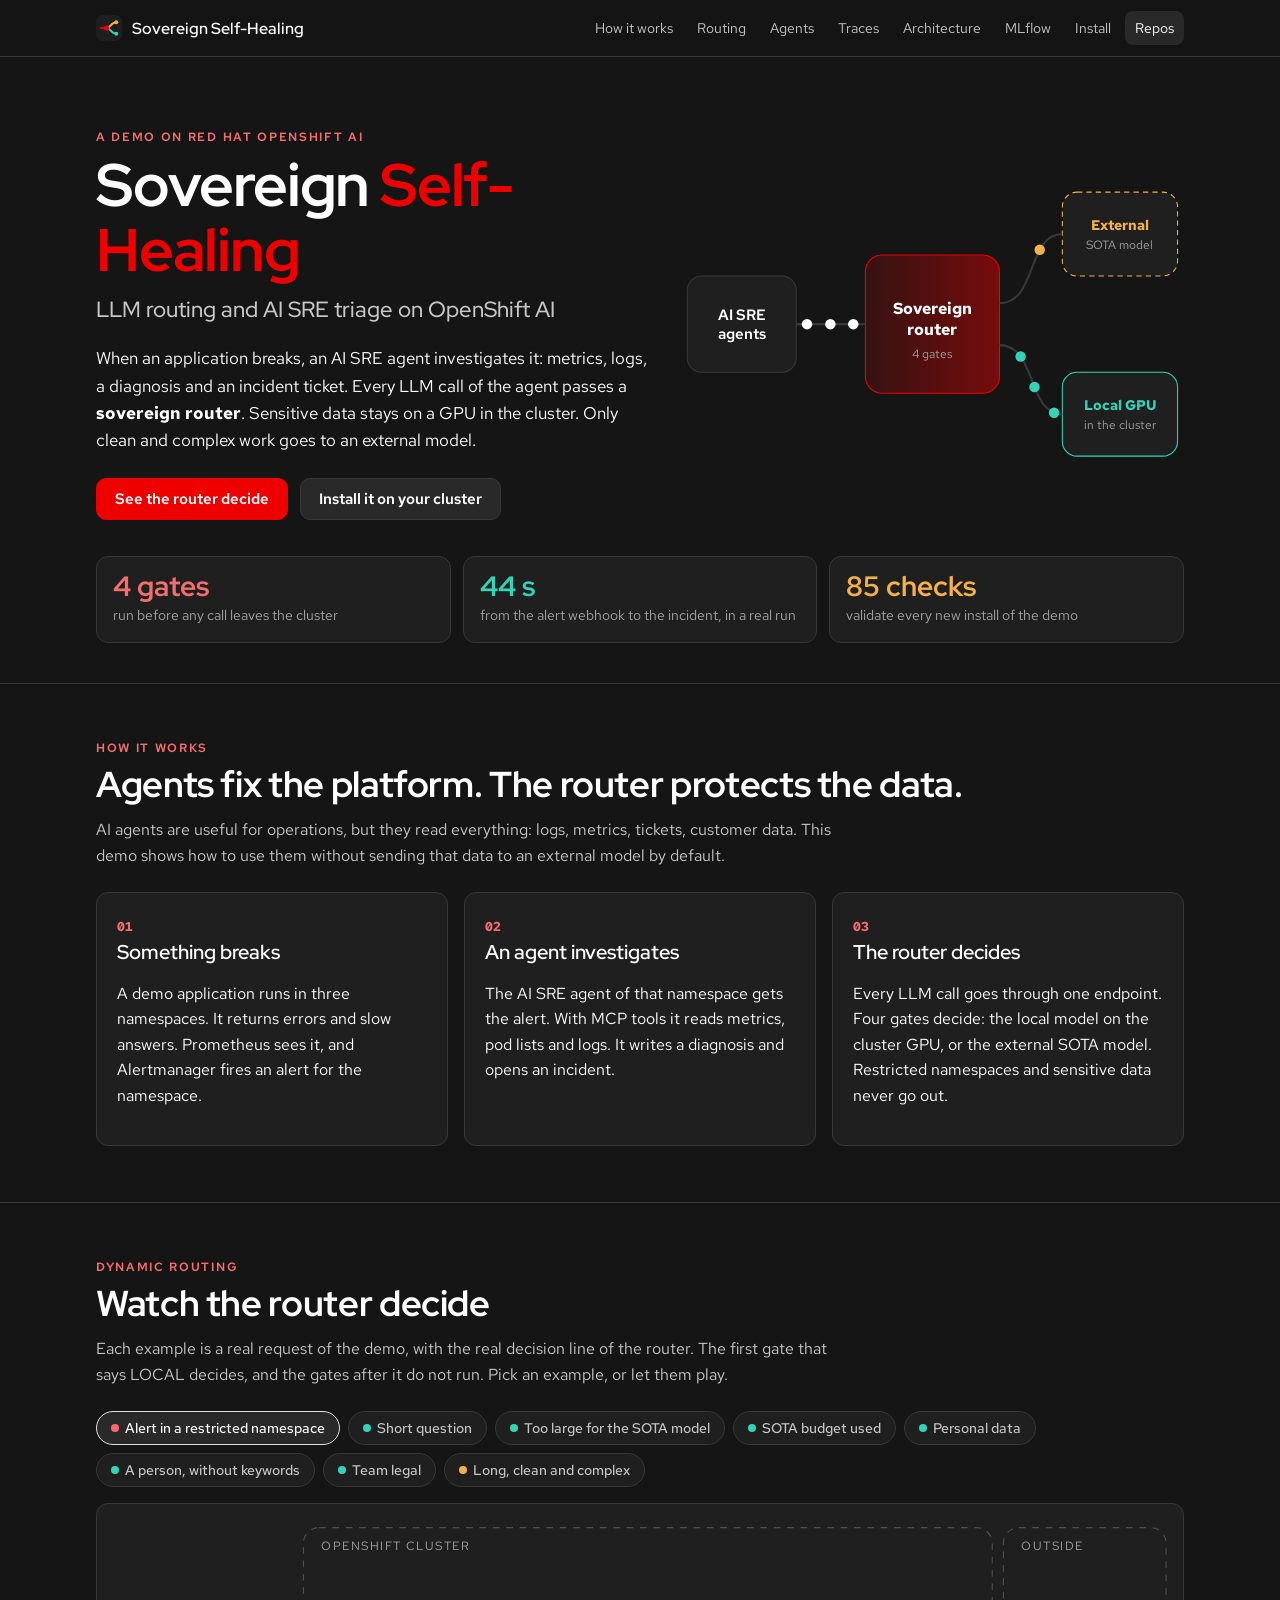
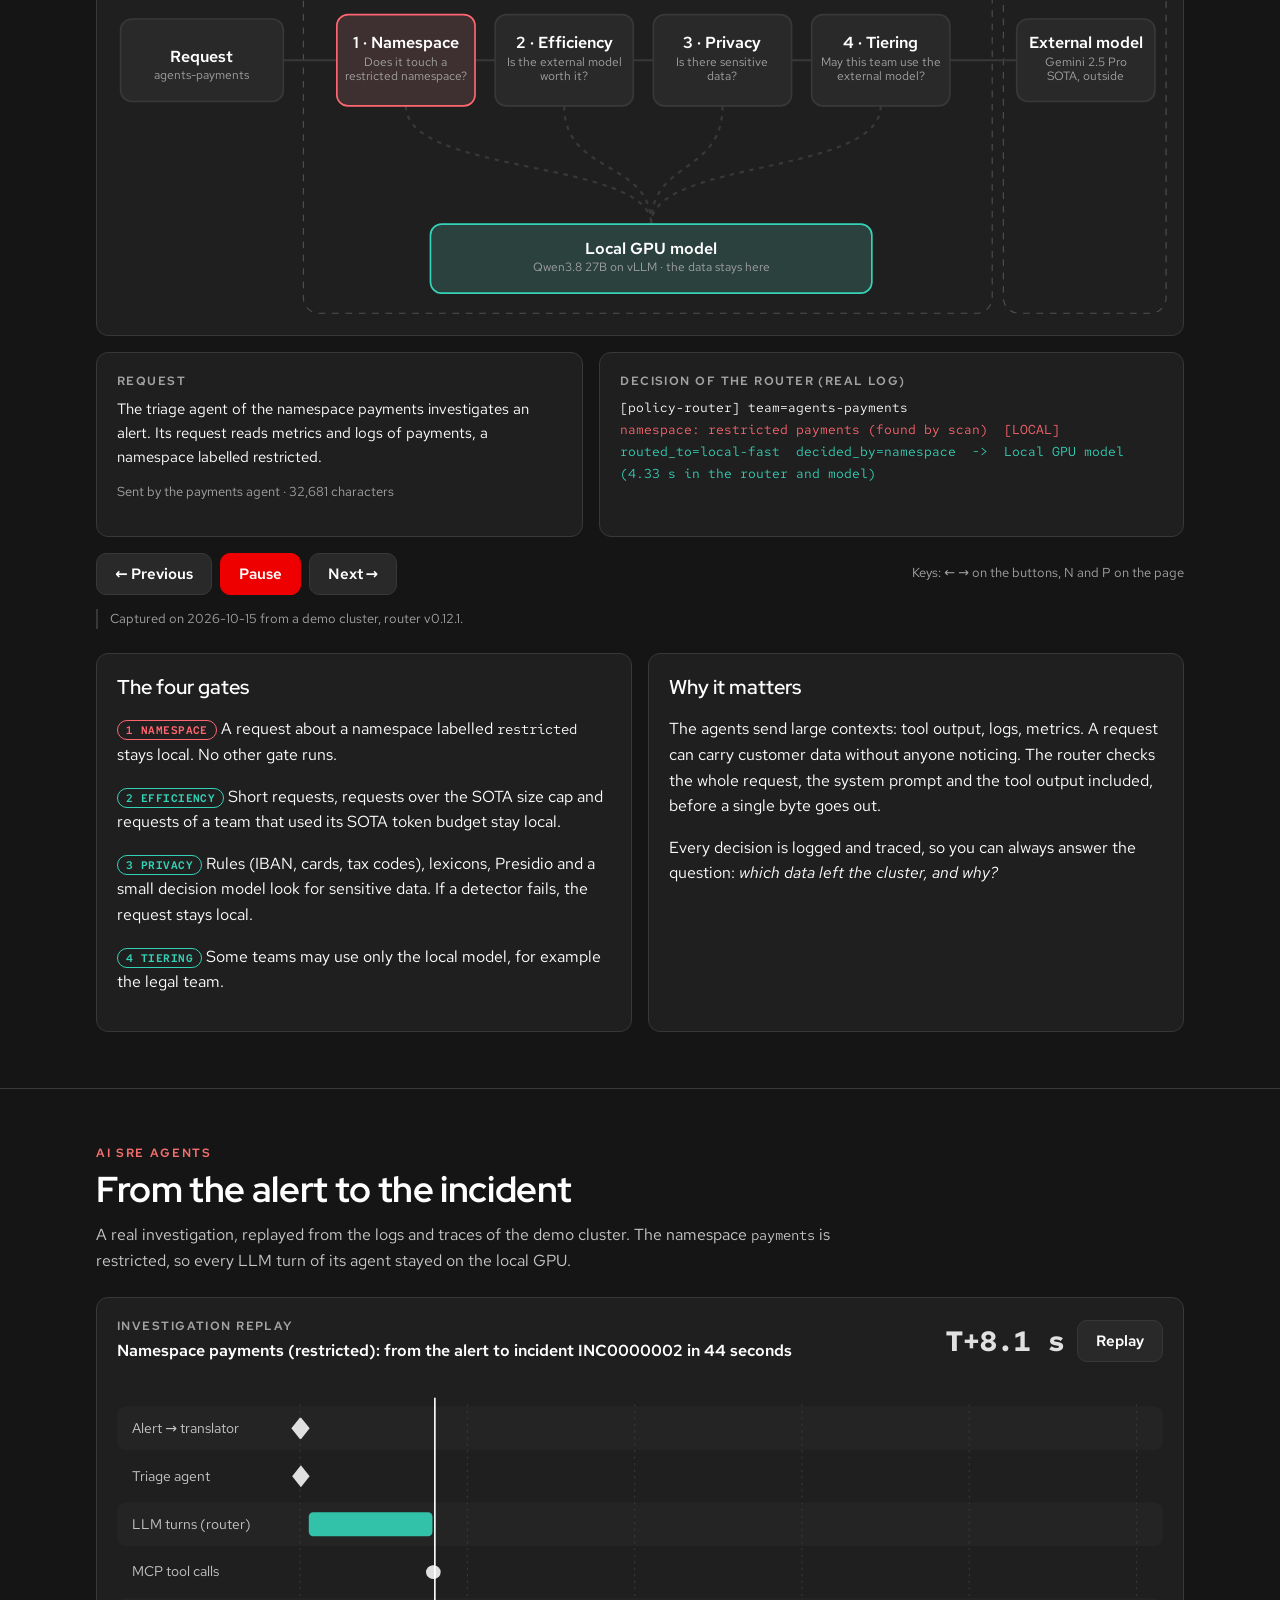
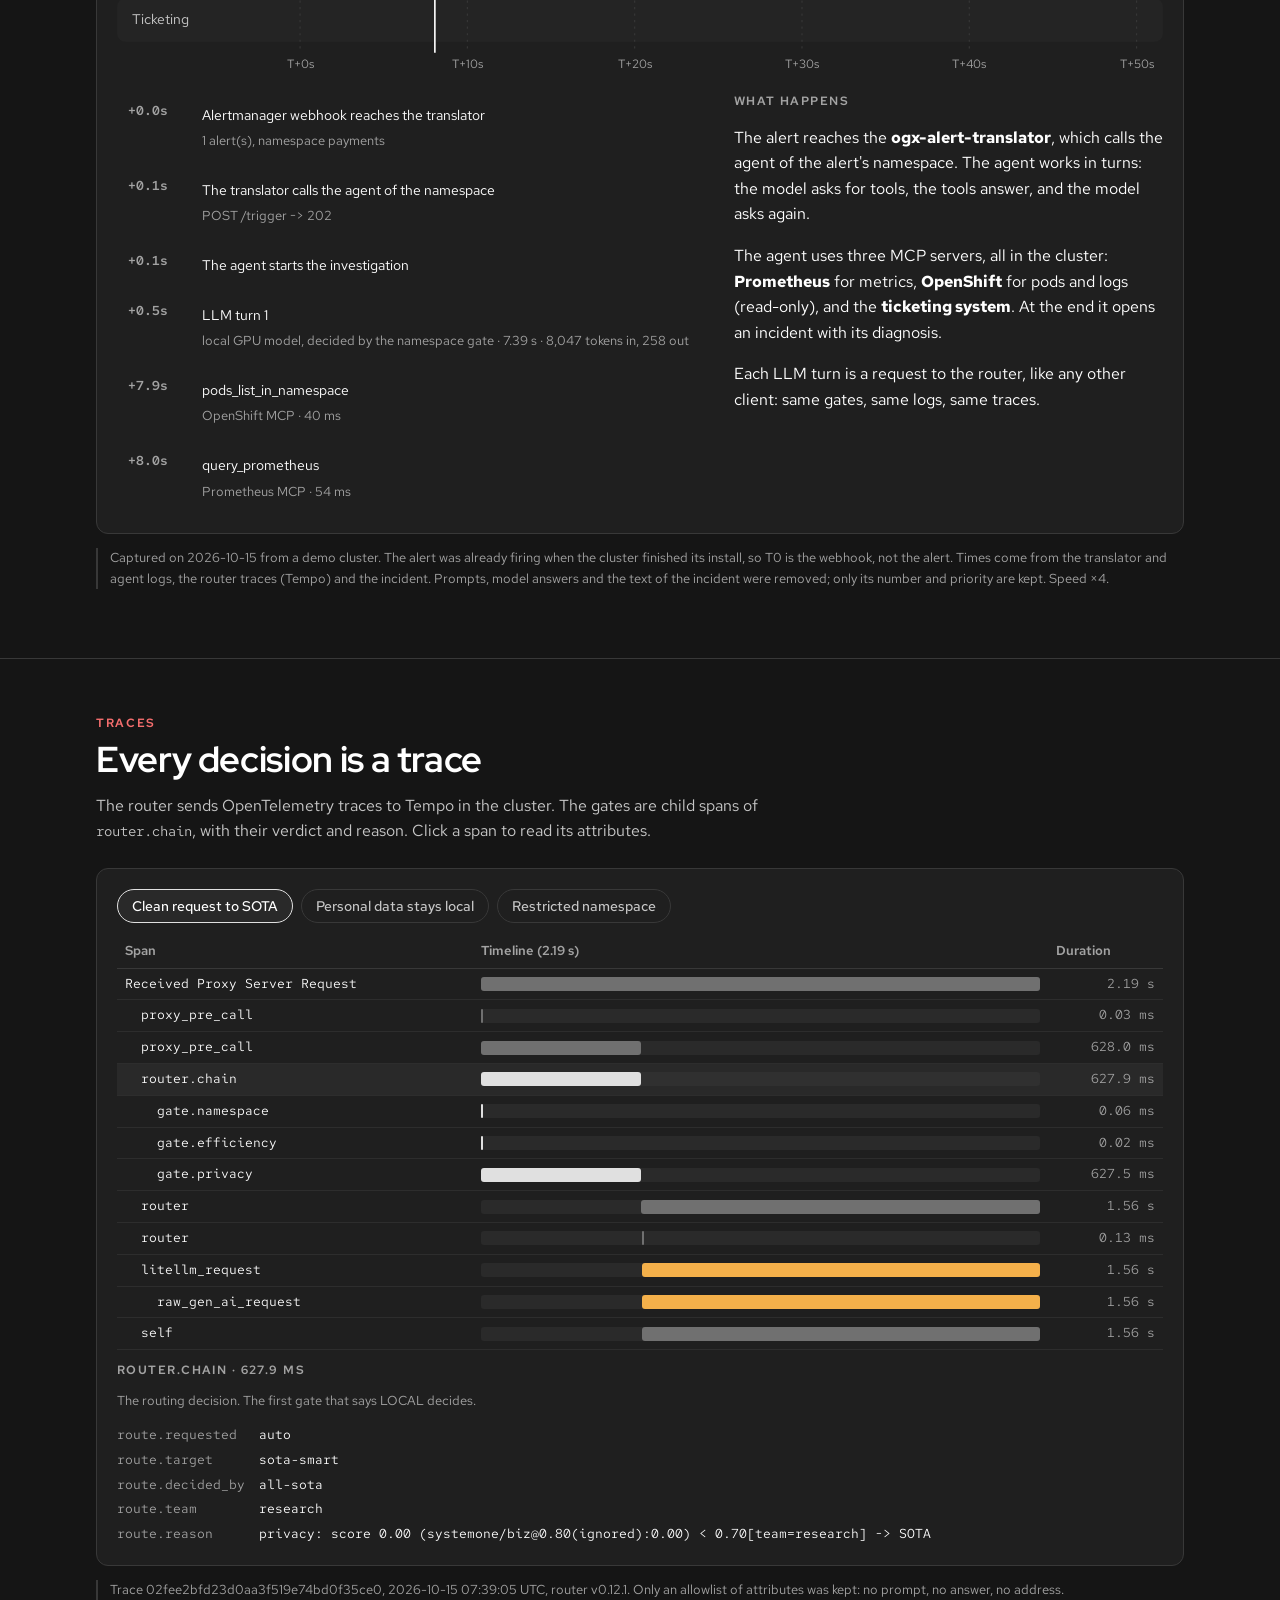
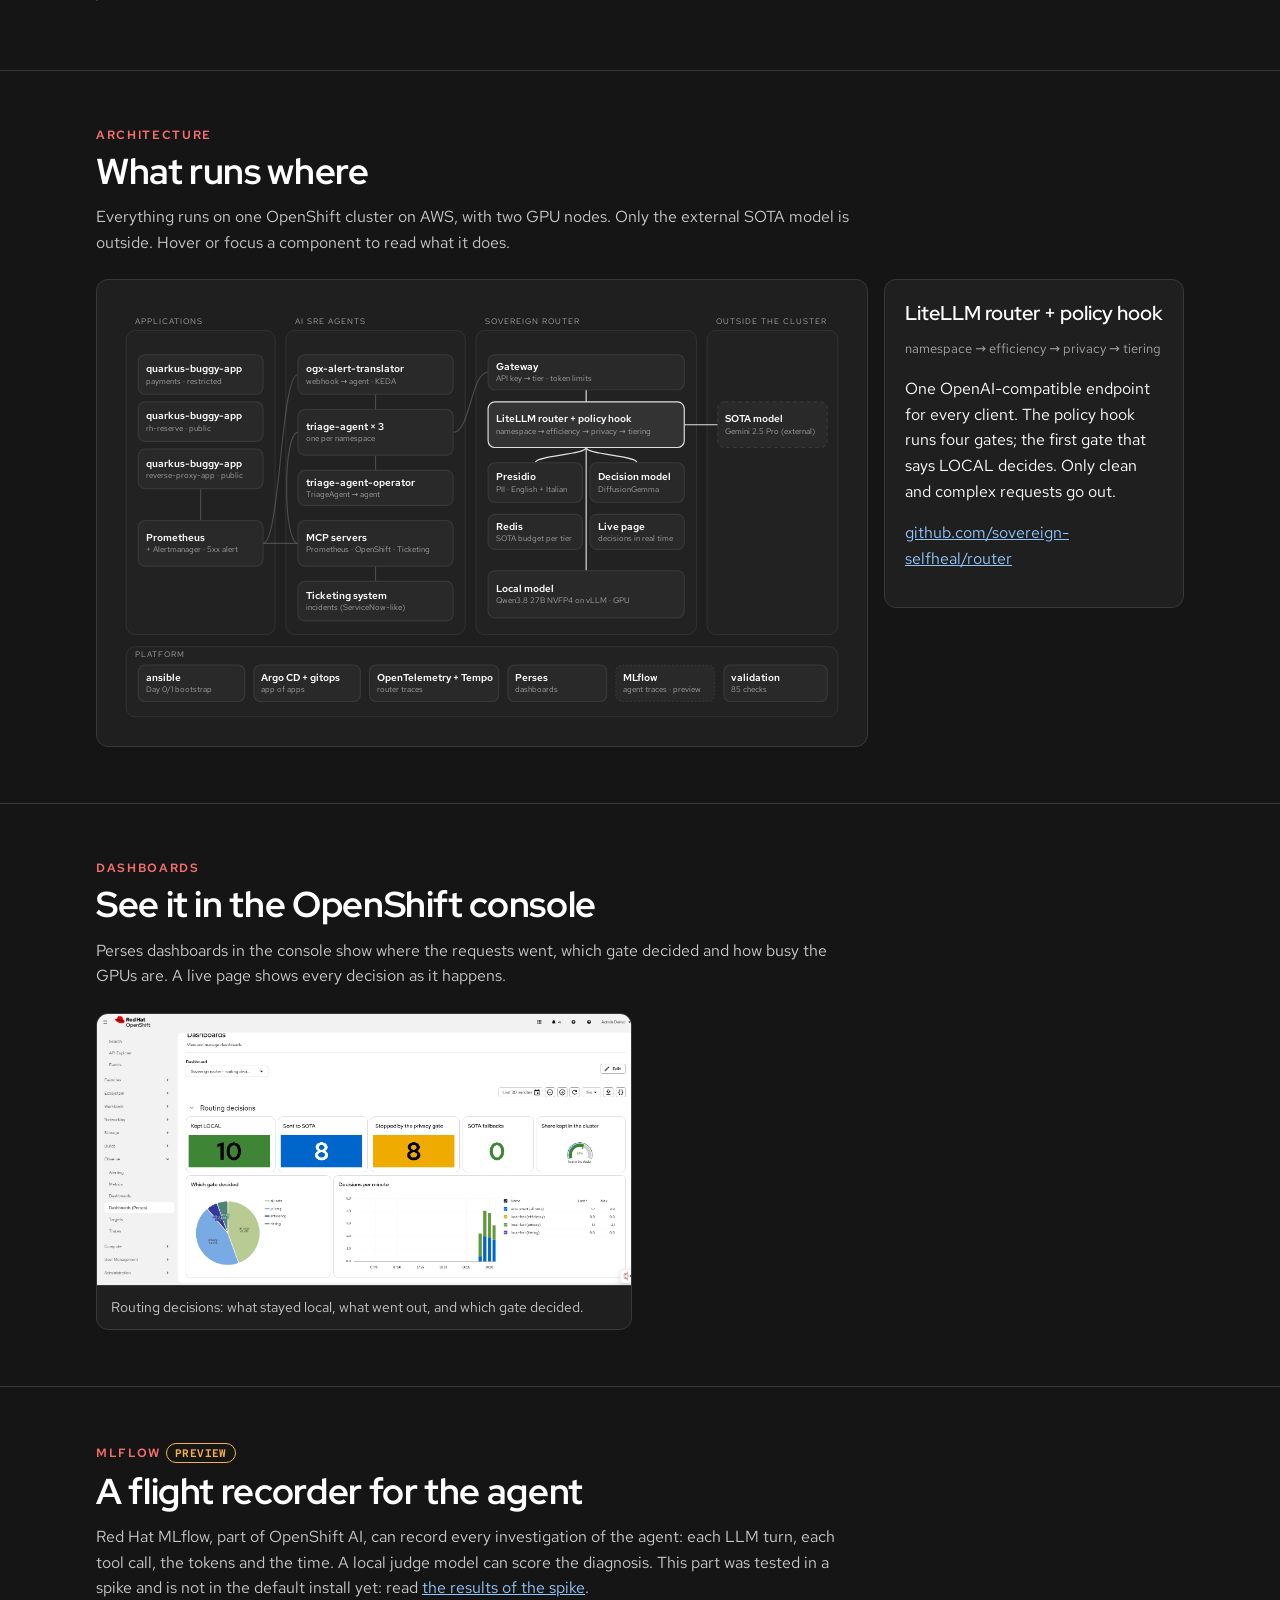
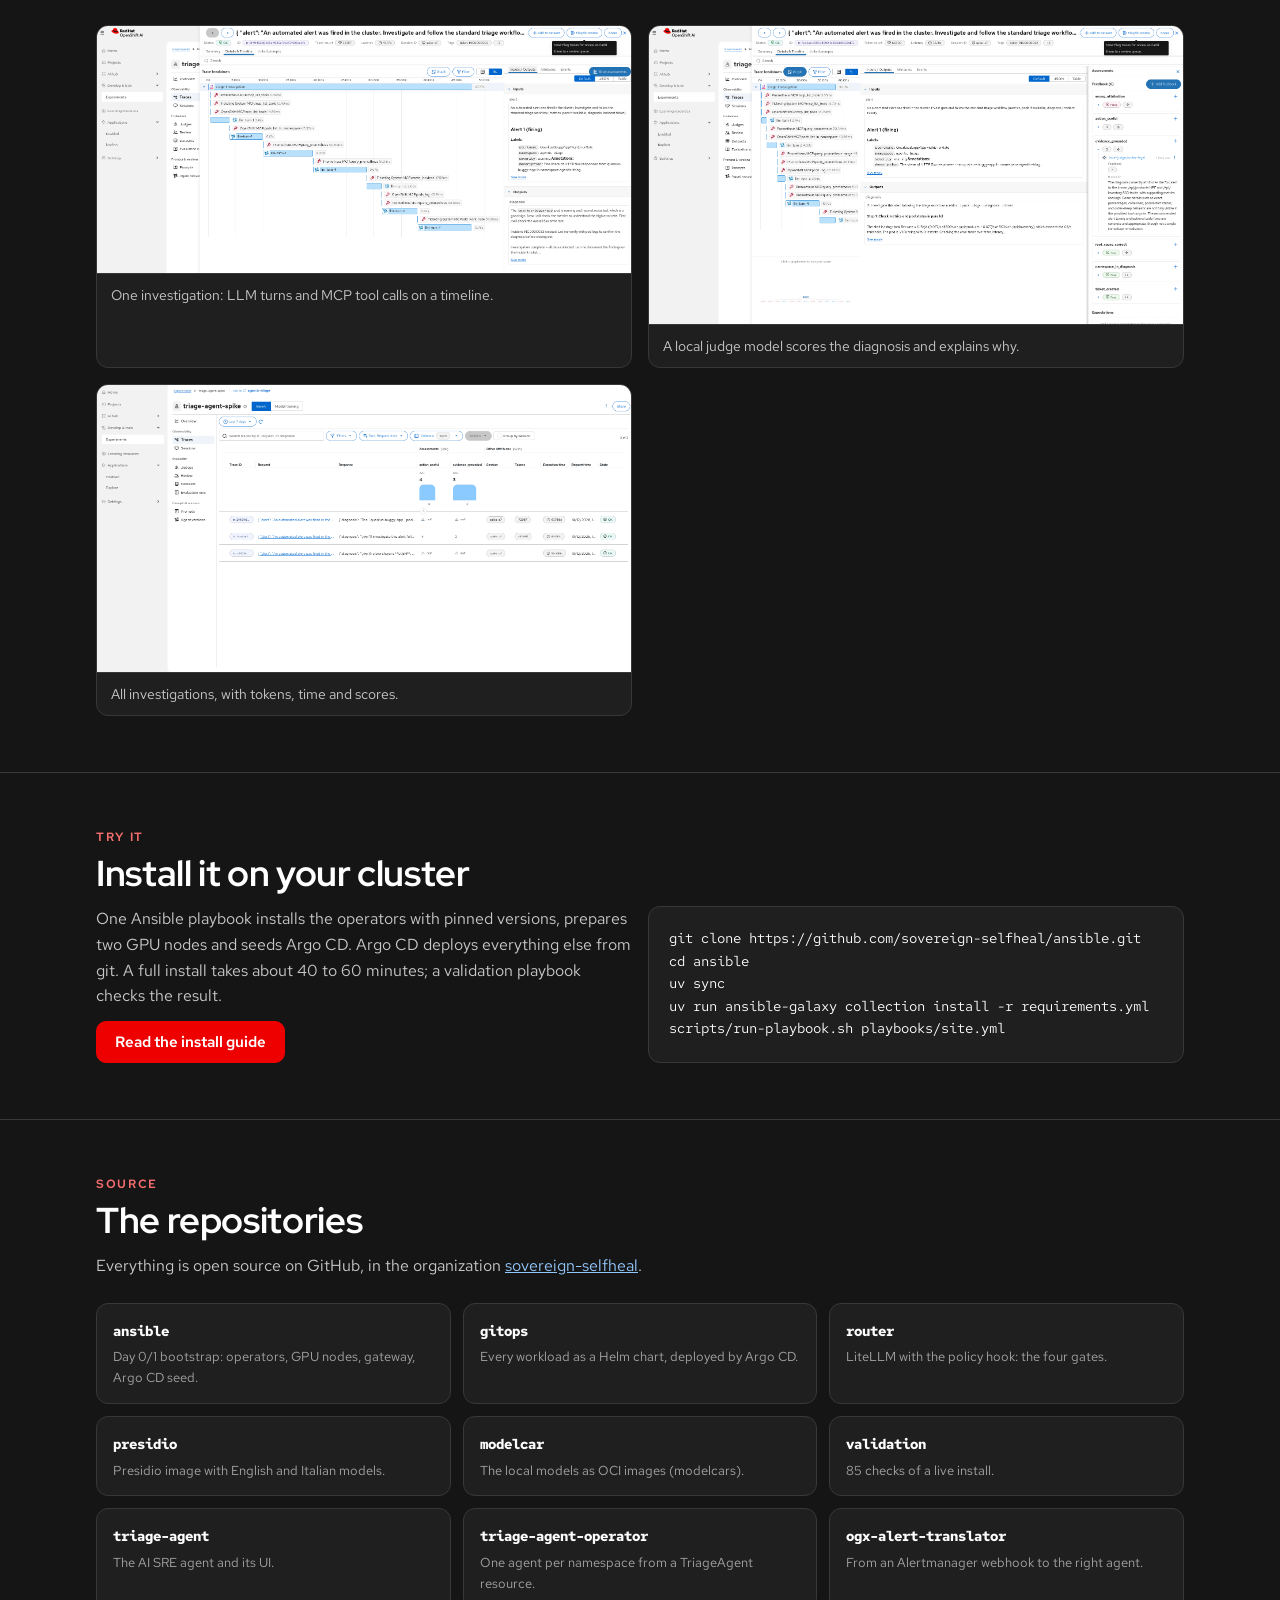
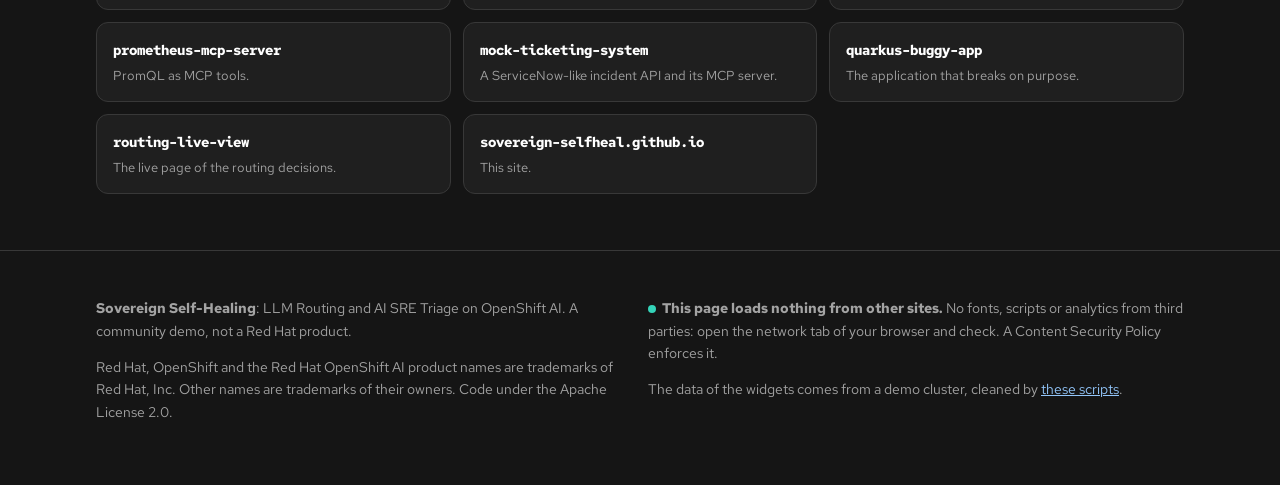
==== index.html @ 10a043b2 "Black, white and red page, Red Hat fonts served from the site The page gets a black background (#151" ====
<!doctype html>
<html lang="en">
<head>
  <meta charset="utf-8">
  <meta name="viewport" content="width=device-width, initial-scale=1">
  <meta http-equiv="Content-Security-Policy" content="default-src 'self'; script-src 'self'; style-src 'self' 'unsafe-inline'; img-src 'self' data:; connect-src 'none'; font-src 'self'; object-src 'none'; base-uri 'none'; form-action 'none'">
  <title>Sovereign Self-Healing</title>
  <meta name="description" content="LLM routing and AI SRE triage on OpenShift AI: AI agents investigate incidents, and every LLM call passes a sovereign router that keeps sensitive data in the cluster.">
  <meta property="og:title" content="Sovereign Self-Healing: LLM Routing and AI SRE Triage on OpenShift AI">
  <meta property="og:description" content="AI agents investigate incidents. Every LLM call passes a router that keeps sensitive data on the local GPU.">
  <meta property="og:type" content="website">
  <meta property="og:url" content="https://sovereign-selfheal.github.io/">
  <meta name="theme-color" content="#151515">
  <link rel="icon" href="favicon.svg" type="image/svg+xml">
  <link rel="stylesheet" href="css/site.css">
</head>
<body>
<header class="top">
  <div class="wrap">
    <a class="brand" href="#top" aria-label="Sovereign Self-Healing, home">
      <svg viewBox="0 0 32 32" aria-hidden="true"><rect width="32" height="32" rx="8" fill="#1f1f1f"/><path d="M6 16 H13" stroke="#ee0000" stroke-width="2.4" stroke-linecap="round"/><path d="M13 16 C18 16, 18 9, 25 9" stroke="#f4b04a" stroke-width="2.4" fill="none" stroke-linecap="round"/><path d="M13 16 C18 16, 18 23, 25 23" stroke="#34d3b8" stroke-width="2.4" fill="none" stroke-linecap="round"/><circle cx="13" cy="16" r="3.2" fill="#ee0000"/><circle cx="25" cy="9" r="2.4" fill="#f4b04a"/><circle cx="25" cy="23" r="2.4" fill="#34d3b8"/></svg>
      <span>Sovereign Self-Healing</span>
    </a>
    <nav aria-label="Sections">
      <a href="#story">How it works</a>
      <a href="#routing">Routing</a>
      <a href="#agents">Agents</a>
      <a href="#traces">Traces</a>
      <a href="#architecture">Architecture</a>
      <a href="#mlflow">MLflow</a>
      <a href="install.html">Install</a>
      <a href="#repos">Repos</a>
    </nav>
  </div>
</header>

<main id="top">
  <div class="hero">
    <div class="wrap hero-grid">
      <div>
        <p class="eyebrow">A demo on Red Hat OpenShift AI</p>
        <h1>Sovereign <span class="accent">Self-Healing</span></h1>
        <p class="sub">LLM routing and AI SRE triage on OpenShift AI</p>
        <p class="lead">When an application breaks, an AI SRE agent investigates it: metrics, logs, a diagnosis and an incident ticket. Every LLM call of the agent passes a <b>sovereign router</b>. Sensitive data stays on a GPU in the cluster. Only clean and complex work goes to an external model.</p>
        <div class="cta">
          <a class="btn primary" href="#routing">See the router decide</a>
          <a class="btn" href="install.html">Install it on your cluster</a>
        </div>
      </div>
      <svg class="hero-art" viewBox="0 0 480 300" role="img" aria-label="Requests from the agents pass the router: most stay on the local GPU, a few go to the external model">
        <defs>
          <linearGradient id="hg" x1="0" x2="1"><stop offset="0" stop-color="#ee0000" stop-opacity="0.15"/><stop offset="1" stop-color="#ee0000" stop-opacity="0.45"/></linearGradient>
        </defs>
        <rect x="6" y="104" width="104" height="92" rx="14" fill="#1f1f1f" stroke="#383838"/>
        <text x="58" y="146" text-anchor="middle" fill="#ffffff" font-size="14" font-weight="600">AI SRE</text>
        <text x="58" y="164" text-anchor="middle" fill="#ffffff" font-size="14" font-weight="600">agents</text>
        <rect x="176" y="84" width="128" height="132" rx="16" fill="url(#hg)" stroke="#ee0000"/>
        <text x="240" y="140" text-anchor="middle" fill="#ffffff" font-size="15" font-weight="700">Sovereign</text>
        <text x="240" y="160" text-anchor="middle" fill="#ffffff" font-size="15" font-weight="700">router</text>
        <text x="240" y="182" text-anchor="middle" fill="#a3a3a3" font-size="11">4 gates</text>
        <rect x="364" y="196" width="110" height="80" rx="14" fill="#1f1f1f" stroke="#34d3b8"/>
        <text x="419" y="232" text-anchor="middle" fill="#34d3b8" font-size="13" font-weight="700">Local GPU</text>
        <text x="419" y="250" text-anchor="middle" fill="#a3a3a3" font-size="11">in the cluster</text>
        <rect x="364" y="24" width="110" height="80" rx="14" fill="#1f1f1f" stroke="#f4b04a" stroke-dasharray="5 4"/>
        <text x="419" y="60" text-anchor="middle" fill="#f4b04a" font-size="13" font-weight="700">External</text>
        <text x="419" y="78" text-anchor="middle" fill="#a3a3a3" font-size="11">SOTA model</text>
        <path id="h-in" d="M 110 150 L 176 150" stroke="#383838" stroke-width="2" fill="none"/>
        <path id="h-local" d="M 304 170 C 340 170, 330 236, 364 236" stroke="#383838" stroke-width="2" fill="none"/>
        <path id="h-sota" d="M 304 130 C 340 130, 330 64, 364 64" stroke="#383838" stroke-width="2" fill="none"/>
        <g class="anim">
          <circle r="5" fill="#ffffff"><animateMotion dur="1.6s" repeatCount="indefinite"><mpath href="#h-in"/></animateMotion></circle>
          <circle r="5" fill="#ffffff"><animateMotion dur="1.6s" begin="0.53s" repeatCount="indefinite"><mpath href="#h-in"/></animateMotion></circle>
          <circle r="5" fill="#ffffff"><animateMotion dur="1.6s" begin="1.06s" repeatCount="indefinite"><mpath href="#h-in"/></animateMotion></circle>
          <circle r="5" fill="#34d3b8"><animateMotion dur="1.8s" repeatCount="indefinite"><mpath href="#h-local"/></animateMotion></circle>
          <circle r="5" fill="#34d3b8"><animateMotion dur="1.8s" begin="0.6s" repeatCount="indefinite"><mpath href="#h-local"/></animateMotion></circle>
          <circle r="5" fill="#34d3b8"><animateMotion dur="1.8s" begin="1.2s" repeatCount="indefinite"><mpath href="#h-local"/></animateMotion></circle>
          <circle r="5" fill="#f4b04a"><animateMotion dur="3.6s" begin="0.9s" repeatCount="indefinite"><mpath href="#h-sota"/></animateMotion></circle>
        </g>
      </svg>
    </div>
    <div class="wrap">
      <div class="stats">
        <div class="stat accent"><b>4 gates</b><span>run before any call leaves the cluster</span></div>
        <div class="stat local"><b>44 s</b><span>from the alert webhook to the incident, in a real run</span></div>
        <div class="stat sota"><b>85 checks</b><span>validate every new install of the demo</span></div>
      </div>
    </div>
  </div>

  <section id="story" class="story">
    <div class="wrap">
      <p class="eyebrow">How it works</p>
      <h2>Agents fix the platform. The router protects the data.</h2>
      <p class="intro">AI agents are useful for operations, but they read everything: logs, metrics, tickets, customer data. This demo shows how to use them without sending that data to an external model by default.</p>
      <div class="cols-3">
        <div class="card"><span class="num">01</span><h3>Something breaks</h3><p>A demo application runs in three namespaces. It returns errors and slow answers. Prometheus sees it, and Alertmanager fires an alert for the namespace.</p></div>
        <div class="card"><span class="num">02</span><h3>An agent investigates</h3><p>The AI SRE agent of that namespace gets the alert. With MCP tools it reads metrics, pod lists and logs. It writes a diagnosis and opens an incident.</p></div>
        <div class="card"><span class="num">03</span><h3>The router decides</h3><p>Every LLM call goes through one endpoint. Four gates decide: the local model on the cluster GPU, or the external SOTA model. Restricted namespaces and sensitive data never go out.</p></div>
      </div>
    </div>
  </section>

  <section id="routing">
    <div class="wrap">
      <p class="eyebrow">Dynamic routing</p>
      <h2>Watch the router decide</h2>
      <p class="intro">Each example is a real request of the demo, with the real decision line of the router. The first gate that says LOCAL decides, and the gates after it do not run. Pick an example, or let them play.</p>
      <div class="sim" id="sim">
        <div class="chips" role="group" aria-label="Example requests"></div>
        <div class="stage" aria-describedby="sim-meta"></div>
        <div class="sim-panels">
          <div class="card" id="sim-request"></div>
          <div class="card" id="sim-log"></div>
        </div>
        <div class="controls">
          <button class="btn" id="sim-prev" type="button" aria-label="Previous example">&#8592; Previous</button>
          <button class="btn primary" id="sim-play" type="button" aria-pressed="true">Pause</button>
          <button class="btn" id="sim-next" type="button" aria-label="Next example">Next &#8594;</button>
          <span class="hint">Keys: &#8592; &#8594; on the buttons, N and P on the page</span>
        </div>
      </div>
      <p class="datacard" id="sim-meta"></p>
      <div class="cols-2" style="margin-top:24px">
        <div class="card">
          <h3 style="margin-top:0">The four gates</h3>
          <p><span class="tag restricted">1 NAMESPACE</span> A request about a namespace labelled <code>restricted</code> stays local. No other gate runs.</p>
          <p><span class="tag local">2 EFFICIENCY</span> Short requests, requests over the SOTA size cap and requests of a team that used its SOTA token budget stay local.</p>
          <p><span class="tag local">3 PRIVACY</span> Rules (IBAN, cards, tax codes), lexicons, Presidio and a small decision model look for sensitive data. If a detector fails, the request stays local.</p>
          <p><span class="tag local">4 TIERING</span> Some teams may use only the local model, for example the legal team.</p>
        </div>
        <div class="card">
          <h3 style="margin-top:0">Why it matters</h3>
          <p>The agents send large contexts: tool output, logs, metrics. A request can carry customer data without anyone noticing. The router checks the whole request, the system prompt and the tool output included, before a single byte goes out.</p>
          <p>Every decision is logged and traced, so you can always answer the question: <i>which data left the cluster, and why?</i></p>
        </div>
      </div>
    </div>
  </section>

  <section id="agents">
    <div class="wrap">
      <p class="eyebrow">AI SRE agents</p>
      <h2>From the alert to the incident</h2>
      <p class="intro">A real investigation, replayed from the logs and traces of the demo cluster. The namespace <code>payments</code> is restricted, so every LLM turn of its agent stayed on the local GPU.</p>
      <div class="card" id="replay">
        <div class="replay-head">
          <div>
            <p class="panel-title" style="margin:0">Investigation replay</p>
            <p id="replay-title" style="margin:4px 0 0;font-weight:600"></p>
          </div>
          <div style="display:flex;gap:12px;align-items:center">
            <span class="clock" id="replay-clock" aria-live="off">T+0.0 s</span>
            <button class="btn" id="replay-play" type="button">Play</button>
          </div>
        </div>
        <div class="lanes" id="replay-lanes" style="margin-top:12px"></div>
        <div class="replay-grid">
          <ol class="events" id="replay-events" aria-label="Events of the investigation"></ol>
          <div>
            <p class="panel-title">What happens</p>
            <p>The alert reaches the <b>ogx-alert-translator</b>, which calls the agent of the alert's namespace. The agent works in turns: the model asks for tools, the tools answer, and the model asks again.</p>
            <p>The agent uses three MCP servers, all in the cluster: <b>Prometheus</b> for metrics, <b>OpenShift</b> for pods and logs (read-only), and the <b>ticketing system</b>. At the end it opens an incident with its diagnosis.</p>
            <p>Each LLM turn is a request to the router, like any other client: same gates, same logs, same traces.</p>
          </div>
        </div>
      </div>
      <p class="datacard" id="replay-meta"></p>
    </div>
  </section>

  <section id="traces">
    <div class="wrap">
      <p class="eyebrow">Traces</p>
      <h2>Every decision is a trace</h2>
      <p class="intro">The router sends OpenTelemetry traces to Tempo in the cluster. The gates are child spans of <code>router.chain</code>, with their verdict and reason. Click a span to read its attributes.</p>
      <div class="card" id="waterfall">
        <div class="tabs" role="group" aria-label="Traces"></div>
        <div style="overflow-x:auto"><table class="wf" id="wf-table"></table></div>
        <div class="attrs" id="wf-attrs"></div>
      </div>
      <p class="datacard" id="wf-meta"></p>
    </div>
  </section>

  <section id="architecture">
    <div class="wrap">
      <p class="eyebrow">Architecture</p>
      <h2>What runs where</h2>
      <p class="intro">Everything runs on one OpenShift cluster on AWS, with two GPU nodes. Only the external SOTA model is outside. Hover or focus a component to read what it does.</p>
      <div class="map" id="map">
        <div class="map-grid">
          <div class="card" id="map-svg"></div>
          <div class="card map-info" id="map-info" aria-live="polite"></div>
        </div>
        <div class="map-list card" id="map-list"></div>
      </div>
    </div>
  </section>

  <section id="dashboards">
    <div class="wrap">
      <p class="eyebrow">Dashboards</p>
      <h2>See it in the OpenShift console</h2>
      <p class="intro">Perses dashboards in the console show where the requests went, which gate decided and how busy the GPUs are. A live page shows every decision as it happens.</p>
      <div class="gallery">
        <figure>
          <img src="img/screens/perses-routing-decisions.png" alt="Perses dashboard Sovereign router - routing decisions: requests kept local, sent to SOTA, stopped by the privacy gate, and a pie chart of the gate that decided" width="1819" height="925" loading="lazy">
          <figcaption>Routing decisions: what stayed local, what went out, and which gate decided.</figcaption>
        </figure>
      </div>
    </div>
  </section>

  <section id="mlflow">
    <div class="wrap">
      <p class="eyebrow">MLflow <span class="tag preview">PREVIEW</span></p>
      <h2>A flight recorder for the agent</h2>
      <p class="intro">Red Hat MLflow, part of OpenShift AI, can record every investigation of the agent: each LLM turn, each tool call, the tokens and the time. A local judge model can score the diagnosis. This part was tested in a spike and is not in the default install yet: read <a href="https://github.com/sovereign-selfheal/gitops/blob/main/docs/mlflow/README.md">the results of the spike</a>.</p>
      <div class="gallery">
        <figure>
          <img src="img/mlflow/14-trace-timeline-full.png" alt="MLflow trace of one investigation: seven LLM turns and the MCP tool calls between them, on a timeline of 48 seconds" width="1853" height="859" loading="lazy">
          <figcaption>One investigation: LLM turns and MCP tool calls on a timeline.</figcaption>
        </figure>
        <figure>
          <img src="img/mlflow/17-judge-rationale.png" alt="MLflow assessments of an investigation: root cause correct, ticket created, and the rationale of a local judge model" width="1853" height="1033" loading="lazy">
          <figcaption>A local judge model scores the diagnosis and explains why.</figcaption>
        </figure>
        <figure>
          <img src="img/mlflow/12-traces-list.png" alt="MLflow list of agent traces with tokens, execution time and assessment averages" width="1824" height="979" loading="lazy">
          <figcaption>All investigations, with tokens, time and scores.</figcaption>
        </figure>
      </div>
    </div>
  </section>

  <section id="install-teaser">
    <div class="wrap">
      <p class="eyebrow">Try it</p>
      <h2>Install it on your cluster</h2>
      <div class="cols-2">
        <div>
          <p class="intro" style="margin-bottom:12px">One Ansible playbook installs the operators with pinned versions, prepares two GPU nodes and seeds Argo CD. Argo CD deploys everything else from git. A full install takes about 40 to 60 minutes; a validation playbook checks the result.</p>
          <a class="btn primary" href="install.html">Read the install guide</a>
        </div>
        <pre class="card mono" style="margin:0;overflow-x:auto">git clone https://github.com/sovereign-selfheal/ansible.git
cd ansible
uv sync
uv run ansible-galaxy collection install -r requirements.yml
scripts/run-playbook.sh playbooks/site.yml</pre>
      </div>
    </div>
  </section>

  <section id="repos">
    <div class="wrap">
      <p class="eyebrow">Source</p>
      <h2>The repositories</h2>
      <p class="intro">Everything is open source on GitHub, in the organization <a href="https://github.com/sovereign-selfheal">sovereign-selfheal</a>.</p>
      <div class="repos">
        <a class="repo" href="https://github.com/sovereign-selfheal/ansible"><b>ansible</b><span>Day 0/1 bootstrap: operators, GPU nodes, gateway, Argo CD seed.</span></a>
        <a class="repo" href="https://github.com/sovereign-selfheal/gitops"><b>gitops</b><span>Every workload as a Helm chart, deployed by Argo CD.</span></a>
        <a class="repo" href="https://github.com/sovereign-selfheal/router"><b>router</b><span>LiteLLM with the policy hook: the four gates.</span></a>
        <a class="repo" href="https://github.com/sovereign-selfheal/presidio"><b>presidio</b><span>Presidio image with English and Italian models.</span></a>
        <a class="repo" href="https://github.com/sovereign-selfheal/modelcar"><b>modelcar</b><span>The local models as OCI images (modelcars).</span></a>
        <a class="repo" href="https://github.com/sovereign-selfheal/validation"><b>validation</b><span>85 checks of a live install.</span></a>
        <a class="repo" href="https://github.com/sovereign-selfheal/triage-agent"><b>triage-agent</b><span>The AI SRE agent and its UI.</span></a>
        <a class="repo" href="https://github.com/sovereign-selfheal/triage-agent-operator"><b>triage-agent-operator</b><span>One agent per namespace from a TriageAgent resource.</span></a>
        <a class="repo" href="https://github.com/sovereign-selfheal/ogx-alert-translator"><b>ogx-alert-translator</b><span>From an Alertmanager webhook to the right agent.</span></a>
        <a class="repo" href="https://github.com/sovereign-selfheal/prometheus-mcp-server"><b>prometheus-mcp-server</b><span>PromQL as MCP tools.</span></a>
        <a class="repo" href="https://github.com/sovereign-selfheal/mock-ticketing-system"><b>mock-ticketing-system</b><span>A ServiceNow-like incident API and its MCP server.</span></a>
        <a class="repo" href="https://github.com/sovereign-selfheal/quarkus-buggy-app"><b>quarkus-buggy-app</b><span>The application that breaks on purpose.</span></a>
        <a class="repo" href="https://github.com/sovereign-selfheal/routing-live-view"><b>routing-live-view</b><span>The live page of the routing decisions.</span></a>
        <a class="repo" href="https://github.com/sovereign-selfheal/sovereign-selfheal.github.io"><b>sovereign-selfheal.github.io</b><span>This site.</span></a>
      </div>
    </div>
  </section>
</main>

<footer>
  <div class="wrap cols-2">
    <div>
      <p><b>Sovereign Self-Healing</b>: LLM Routing and AI SRE Triage on OpenShift AI. A community demo, not a Red Hat product.</p>
      <p>Red Hat, OpenShift and the Red Hat OpenShift AI product names are trademarks of Red Hat, Inc. Other names are trademarks of their owners. Code under the Apache License 2.0.</p>
    </div>
    <div>
      <p><span class="live-dot" aria-hidden="true"></span><b>This page loads nothing from other sites.</b> No fonts, scripts or analytics from third parties: open the network tab of your browser and check. A Content Security Policy enforces it.</p>
      <p>The data of the widgets comes from a demo cluster, cleaned by <a href="https://github.com/sovereign-selfheal/sovereign-selfheal.github.io/tree/main/tools">these scripts</a>.</p>
    </div>
  </div>
</footer>

<script src="js/common.js"></script>
<script src="data/scenarios.js"></script>
<script src="data/investigation.js"></script>
<script src="data/traces.js"></script>
<script src="data/components.js"></script>
<script src="js/simulator.js"></script>
<script src="js/replay.js"></script>
<script src="js/waterfall.js"></script>
<script src="js/archmap.js"></script>
</body>
</html>
---- css/site.css ----
/* Sovereign Self-Healing site. Palette of the router diagrams and of the live page. */
/* Self-hosted fonts (Red Hat Display, Text and Mono, SIL Open Font License 1.1, see fonts/OFL.txt). */
@font-face { font-family: "Red Hat Display"; src: url("../fonts/RedHatDisplay-VF.woff2") format("woff2"); font-weight: 300 900; font-style: normal; font-display: swap; }
@font-face { font-family: "Red Hat Text"; src: url("../fonts/RedHatText-VF.woff2") format("woff2"); font-weight: 300 700; font-style: normal; font-display: swap; }
@font-face { font-family: "Red Hat Text"; src: url("../fonts/RedHatText-Italic-VF.woff2") format("woff2"); font-weight: 300 700; font-style: italic; font-display: swap; }
@font-face { font-family: "Red Hat Mono"; src: url("../fonts/RedHatMono-VF.woff2") format("woff2"); font-weight: 300 700; font-style: normal; font-display: swap; }

/* Black, white and red for the page. Inside the widgets the colors carry meaning, as on the live page
   and the dashboards of the demo: teal = LOCAL, amber = SOTA, rose = restricted namespace; the red of
   the page is never used there. */
:root {
  color-scheme: dark;
  --bg: #151515;
  --panel: #1f1f1f;
  --panel-2: #292929;
  --line: #383838;
  --wire: #707070;
  --text: #ffffff;
  --muted: #a3a3a3;
  --normal: #c7c7c7;
  --accent: #ee0000;        /* page accent: main button, title, step numbers */
  --accent-hover: #be0000;
  --accent-text: #f56e6e;   /* red for small text on black (contrast 6.4:1) */
  --link: #92c5f9;
  --link-hover: #b9dafc;
  --neutral: #e0e0e0;       /* highlight inside the widgets */
  --local: #34d3b8;
  --sota: #f4b04a;
  --restricted: #ff6670;
  --radius: 12px;
  --font-display: "Red Hat Display", system-ui, -apple-system, "Segoe UI", Helvetica, Arial, sans-serif;
  --font-text: "Red Hat Text", system-ui, -apple-system, "Segoe UI", Helvetica, Arial, sans-serif;
  --font-mono: "Red Hat Mono", ui-monospace, SFMono-Regular, Menlo, Consolas, monospace;
}

* { box-sizing: border-box; }
html { scroll-behavior: smooth; scroll-padding-top: 72px; }
body {
  margin: 0;
  background: var(--bg);
  color: var(--text);
  font: 16px/1.6 var(--font-text);
  -webkit-text-size-adjust: 100%;
}
img, svg { max-width: 100%; }
a { color: var(--link); }
a:hover { color: var(--link-hover); }
code, pre, .mono { font-family: var(--font-mono); font-size: 0.88em; }
:focus-visible { outline: 2px solid var(--link); outline-offset: 2px; border-radius: 4px; }

.wrap { max-width: 1120px; margin: 0 auto; padding: 0 16px; }

/* Header */
.top {
  position: sticky; top: 0; z-index: 10;
  background: rgba(21, 21, 21, 0.92);
  backdrop-filter: blur(8px);
  border-bottom: 1px solid var(--line);
}
.top .wrap { display: flex; align-items: center; gap: 16px; height: 56px; }
.brand { display: flex; align-items: center; gap: 10px; color: var(--text); text-decoration: none; font: 600 16px var(--font-display); white-space: nowrap; }
.brand svg { width: 26px; height: 26px; flex: none; }
.top nav { display: flex; gap: 4px; overflow-x: auto; scrollbar-width: none; margin-left: auto; }
.top nav::-webkit-scrollbar { display: none; }
.top nav a { color: var(--normal); text-decoration: none; font-size: 14px; padding: 6px 10px; border-radius: 8px; white-space: nowrap; }
.top nav a:hover, .top nav a[aria-current="page"] { color: var(--text); background: var(--panel-2); }

/* Hero */
.hero { padding: 72px 0 40px; position: relative; overflow: hidden; }
.hero h1 { font: 700 clamp(34px, 6vw, 60px)/1.08 var(--font-display); margin: 0 0 12px; letter-spacing: -0.02em; }
.hero h1 .accent { color: var(--accent); }
.hero .sub { font: 500 clamp(18px, 2.4vw, 22px)/1.4 var(--font-display); color: var(--normal); margin: 0 0 20px; }
.hero .lead { max-width: 680px; color: var(--text); font-size: 17px; }
.hero-grid { display: grid; grid-template-columns: minmax(0, 1.1fr) minmax(0, 1fr); gap: 32px; align-items: center; }
.hero-art { width: 100%; height: auto; }
.cta { display: flex; flex-wrap: wrap; gap: 12px; margin-top: 24px; }
.btn {
  display: inline-flex; align-items: center; gap: 8px; padding: 10px 18px; border-radius: 10px;
  border: 1px solid var(--line); background: var(--panel-2); color: var(--text); text-decoration: none;
  font: 600 15px var(--font-text); cursor: pointer;
}
.btn:hover { border-color: var(--accent); color: var(--text); }
.btn.primary { background: var(--accent); border-color: var(--accent); color: #ffffff; }
.btn.primary:hover { background: var(--accent-hover); border-color: var(--accent-hover); color: #ffffff; }
.stats { display: grid; grid-template-columns: repeat(3, minmax(0, 1fr)); gap: 12px; margin-top: 36px; }
.stat { background: var(--panel); border: 1px solid var(--line); border-radius: var(--radius); padding: 14px 16px; }
.stat b { display: block; font: 700 28px/1.1 var(--font-display); }
.stat span { color: var(--muted); font-size: 14px; }
.stat.local b { color: var(--local); }
.stat.sota b { color: var(--sota); }
.stat.accent b { color: var(--accent-text); }

/* Sections */
section { padding: 56px 0; border-top: 1px solid var(--line); }
.eyebrow { font: 600 12px var(--font-text); letter-spacing: 0.14em; text-transform: uppercase; color: var(--accent-text); margin: 0 0 8px; }
h2 { font: 700 clamp(26px, 3.6vw, 36px)/1.15 var(--font-display); margin: 0 0 12px; letter-spacing: -0.01em; }
h3 { font: 600 20px/1.3 var(--font-display); margin: 28px 0 8px; }
.intro { color: var(--normal); max-width: 760px; margin: 0 0 24px; }
.card { background: var(--panel); border: 1px solid var(--line); border-radius: var(--radius); padding: 20px; }
.cols-3 { display: grid; grid-template-columns: repeat(3, minmax(0, 1fr)); gap: 16px; }
.cols-2 { display: grid; grid-template-columns: repeat(2, minmax(0, 1fr)); gap: 16px; }
.story .card h3 { margin-top: 0; }
.story .num { font: 700 13px var(--font-mono); color: var(--accent-text); }

.tag { display: inline-block; font: 600 11px var(--font-mono); letter-spacing: 0.04em; padding: 2px 8px; border-radius: 999px; border: 1px solid currentColor; }
.tag.local { color: var(--local); }
.tag.sota { color: var(--sota); }
.tag.restricted { color: var(--restricted); }
.tag.preview { color: var(--sota); }
.tag.muted { color: var(--muted); }

/* Data card under each widget */
.datacard { margin-top: 14px; color: var(--muted); font-size: 13px; border-left: 2px solid var(--line); padding-left: 12px; }
.datacard b { color: var(--normal); font-weight: 600; }

/* Simulator */
.sim { display: grid; gap: 16px; }
.chips { display: flex; flex-wrap: wrap; gap: 8px; }
.chip {
  border: 1px solid var(--line); background: var(--panel); color: var(--normal); border-radius: 999px;
  padding: 7px 14px; font: 500 14px var(--font-text); cursor: pointer;
}
.chip:hover { border-color: var(--wire); color: var(--text); }
.chip[aria-pressed="true"] { border-color: var(--neutral); color: var(--text); background: var(--panel-2); }
.chip .dot { display: inline-block; width: 8px; height: 8px; border-radius: 50%; margin-right: 6px; vertical-align: 1px; }
.stage { background: var(--panel); border: 1px solid var(--line); border-radius: var(--radius); padding: 8px; }
.stage svg { display: block; width: 100%; height: auto; }
.stage text { font-family: var(--font-text); }
.sim-panels { display: grid; grid-template-columns: minmax(0, 1fr) minmax(0, 1.2fr); gap: 16px; }
.panel-title { font: 600 12px var(--font-text); letter-spacing: 0.12em; text-transform: uppercase; color: var(--muted); margin: 0 0 8px; }
.request-text { font-size: 15px; margin: 0 0 8px; overflow-wrap: anywhere; }
.request-meta { color: var(--muted); font-size: 13px; }
.log { margin: 0; font: 13px/1.7 var(--font-mono); white-space: pre-wrap; overflow-wrap: anywhere; color: var(--muted); }
.log .ln { display: block; opacity: 0.35; transition: opacity 0.3s, color 0.3s; }
.log .ln.on { opacity: 1; color: var(--text); }
.log .ln.local { color: var(--local); }
.log .ln.restricted { color: var(--restricted); }
.log .ln.sota { color: var(--sota); }
.log .head { color: var(--neutral); opacity: 1; }
.controls { display: flex; flex-wrap: wrap; gap: 8px; align-items: center; }
.controls .hint { color: var(--muted); font-size: 13px; margin-left: auto; }

/* Gates inside the SVG */
.gate rect { fill: var(--panel-2); stroke: var(--line); stroke-width: 1.5; transition: stroke 0.25s, fill 0.25s; }
.gate .title { fill: var(--text); font-weight: 600; font-size: 14px; }
.gate .q { fill: var(--muted); font-size: 11px; }
.gate.pass rect { stroke: var(--neutral); }
.gate.local rect { stroke: var(--local); fill: #2a3a37; }
.gate.restricted rect { stroke: var(--restricted); fill: #3e2f30; }
.dest rect { fill: var(--panel-2); stroke: var(--line); stroke-width: 1.5; transition: stroke 0.25s, fill 0.25s; }
.dest.local.hit rect { stroke: var(--local); fill: #2b413d; }
.dest.sota.hit rect { stroke: var(--sota); fill: #463c2e; }
.wire { fill: none; stroke: var(--line); stroke-width: 2; }
.wire.drop { stroke-dasharray: 4 5; }
.zone { fill: none; stroke: var(--wire); stroke-dasharray: 6 6; stroke-width: 1; opacity: 0.6; }
.zone-label { fill: var(--muted); font-size: 11px; letter-spacing: 0.12em; }

/* Replay */
.replay-head { display: flex; flex-wrap: wrap; gap: 12px; align-items: center; justify-content: space-between; }
.clock { font: 700 28px var(--font-mono); color: var(--neutral); }
.lanes svg { display: block; width: 100%; height: auto; }
.lanes text { font-family: var(--font-text); }
.events { position: relative; list-style: none; margin: 0; padding: 0; display: grid; gap: 6px; max-height: 420px; overflow: auto; }
.events li {
  display: grid; grid-template-columns: 64px minmax(0, 1fr); gap: 10px; padding: 8px 10px;
  border-radius: 8px; border: 1px solid transparent; opacity: 0.38; transition: opacity 0.3s, border-color 0.3s;
}
.events li.on { opacity: 1; }
.events li.now { border-color: var(--neutral); background: var(--panel-2); }
.events .t { font: 600 13px var(--font-mono); color: var(--muted); }
.events .what { font-size: 14px; }
.events .detail { color: var(--muted); font-size: 13px; overflow-wrap: anywhere; }
.replay-grid { display: grid; grid-template-columns: minmax(0, 1.4fr) minmax(0, 1fr); gap: 16px; margin-top: 16px; }

/* Waterfall */
.tabs { display: flex; flex-wrap: wrap; gap: 8px; margin-bottom: 12px; }
.wf { width: 100%; border-collapse: collapse; font-size: 13px; }
.wf th { text-align: left; color: var(--muted); font-weight: 600; padding: 6px 8px; border-bottom: 1px solid var(--line); }
.wf td { padding: 5px 8px; border-bottom: 1px solid rgba(56, 56, 56, 0.6); vertical-align: middle; }
.wf tr.span { cursor: pointer; }
.wf tr.span:hover td, .wf tr.span.sel td { background: var(--panel-2); }
.wf .name { font-family: var(--font-mono); white-space: nowrap; }
.wf .bar-cell { width: 55%; }
.wf .track { position: relative; height: 14px; background: rgba(56, 56, 56, 0.45); border-radius: 3px; }
.wf .bar { position: absolute; top: 0; height: 100%; border-radius: 3px; min-width: 2px; background: var(--wire); transform-origin: left; transition: transform 0.6s ease-out; }
.wf .bar.chain { background: var(--neutral); }
.wf .bar.local { background: var(--local); }
.wf .bar.sota { background: var(--sota); }
.wf .bar.restricted { background: var(--restricted); }
.wf .dur { font-family: var(--font-mono); color: var(--muted); text-align: right; white-space: nowrap; }
.attrs { margin-top: 12px; }
.attrs dl { display: grid; grid-template-columns: max-content minmax(0, 1fr); gap: 4px 14px; margin: 0; font-size: 13px; }
.attrs dt { font-family: var(--font-mono); color: var(--muted); }
.attrs dd { margin: 0; font-family: var(--font-mono); overflow-wrap: anywhere; }

/* Architecture map */
.map svg { display: block; width: 100%; height: auto; }
.map text { font-family: var(--font-text); }
.node rect { fill: var(--panel-2); stroke: var(--line); stroke-width: 1.5; transition: stroke 0.2s, fill 0.2s; }
.node text { fill: var(--text); font-size: 12.5px; font-weight: 600; pointer-events: none; }
.node .sub { fill: var(--muted); font-size: 10.5px; font-weight: 400; }
.node { cursor: pointer; }
.node:hover rect, .node:focus rect, .node.sel rect { stroke: var(--neutral); fill: #333333; }
.node.external rect { stroke-dasharray: 5 4; }
.node.preview rect { stroke-dasharray: 2 3; }
.edge { fill: none; stroke: var(--wire); stroke-width: 1.5; opacity: 0.55; }
.edge.hot { stroke: var(--neutral); opacity: 1; }
.map-zone { fill: rgba(41, 41, 41, 0.35); stroke: var(--line); }
.map-zone-label { fill: var(--muted); font-size: 11px; letter-spacing: 0.12em; }
.map-grid { display: grid; grid-template-columns: minmax(0, 1fr) 300px; gap: 16px; align-items: start; }
.map-info h3 { margin-top: 0; }
.map-list { display: none; }

/* Gallery */
.gallery { display: grid; grid-template-columns: repeat(2, minmax(0, 1fr)); gap: 16px; }
.gallery figure { margin: 0; background: var(--panel); border: 1px solid var(--line); border-radius: var(--radius); overflow: hidden; }
.gallery img { display: block; width: 100%; height: auto; border-bottom: 1px solid var(--line); }
.gallery figcaption { padding: 10px 14px; color: var(--normal); font-size: 14px; }

/* Repos */
.repos { display: grid; grid-template-columns: repeat(3, minmax(0, 1fr)); gap: 12px; }
.repo { display: block; background: var(--panel); border: 1px solid var(--line); border-radius: var(--radius); padding: 14px 16px; color: var(--text); text-decoration: none; }
.repo:hover { border-color: var(--accent); color: var(--text); }
.repo b { font-family: var(--font-mono); font-size: 14px; }
.repo span { display: block; color: var(--muted); font-size: 13px; margin-top: 4px; }

/* Install page */
.doc { max-width: 860px; }
.doc h2 { margin-top: 40px; }
.doc pre { background: var(--panel); border: 1px solid var(--line); border-radius: 10px; padding: 14px 16px; overflow-x: auto; font-size: 13px; line-height: 1.6; }
.doc table { width: 100%; border-collapse: collapse; font-size: 14px; margin: 12px 0; display: block; overflow-x: auto; }
.doc th, .doc td { text-align: left; padding: 8px 10px; border-bottom: 1px solid var(--line); vertical-align: top; }
.doc th { color: var(--muted); font-weight: 600; }
.note { border: 1px solid var(--line); border-left: 3px solid var(--sota); background: var(--panel); border-radius: 8px; padding: 12px 16px; margin: 16px 0; }
.note.info { border-left-color: var(--link); }
.steps { counter-reset: step; list-style: none; padding: 0; }
.steps > li { counter-increment: step; position: relative; padding-left: 44px; margin-bottom: 18px; }
.steps > li::before {
  content: counter(step); position: absolute; left: 0; top: 0; width: 30px; height: 30px; border-radius: 50%;
  display: grid; place-items: center; background: var(--panel-2); border: 1px solid var(--accent); color: var(--accent-text); font: 700 14px var(--font-mono);
}

/* Footer */
footer { border-top: 1px solid var(--line); padding: 32px 0 48px; color: var(--muted); font-size: 14px; }
footer .cols-2 { align-items: start; }

/* Animations */
@keyframes pulse { 0%, 100% { opacity: 0.35; } 50% { opacity: 1; } }
.live-dot { display: inline-block; width: 8px; height: 8px; border-radius: 50%; background: var(--local); animation: pulse 1.6s infinite; margin-right: 6px; }

@media (max-width: 900px) {
  .hero-grid { grid-template-columns: 1fr; }
  .map-grid { grid-template-columns: 1fr; }
  .repos { grid-template-columns: repeat(2, minmax(0, 1fr)); }
}
@media (max-width: 640px) {
  .hero { padding-top: 40px; }
  .stats, .cols-3, .cols-2, .sim-panels, .replay-grid, .gallery, .repos { grid-template-columns: 1fr; }
  .lanes { display: none; }
  .wf .bar-cell { width: auto; }
  .wf thead { display: none; }
  .wf tr.span td.name { display: block; padding-bottom: 0; border: 0; white-space: normal; }
  .wf tr.span td.bar-cell { display: inline-block; width: 70%; }
  .wf tr.span td.dur { display: inline-block; width: 28%; }
  .map svg { display: none; }
  .map-list { display: block; }
  .controls .hint { display: none; }
}
@media (prefers-reduced-motion: reduce) {
  html { scroll-behavior: auto; }
  *, *::before, *::after { animation: none !important; transition: none !important; }
  .anim { display: none; }
}
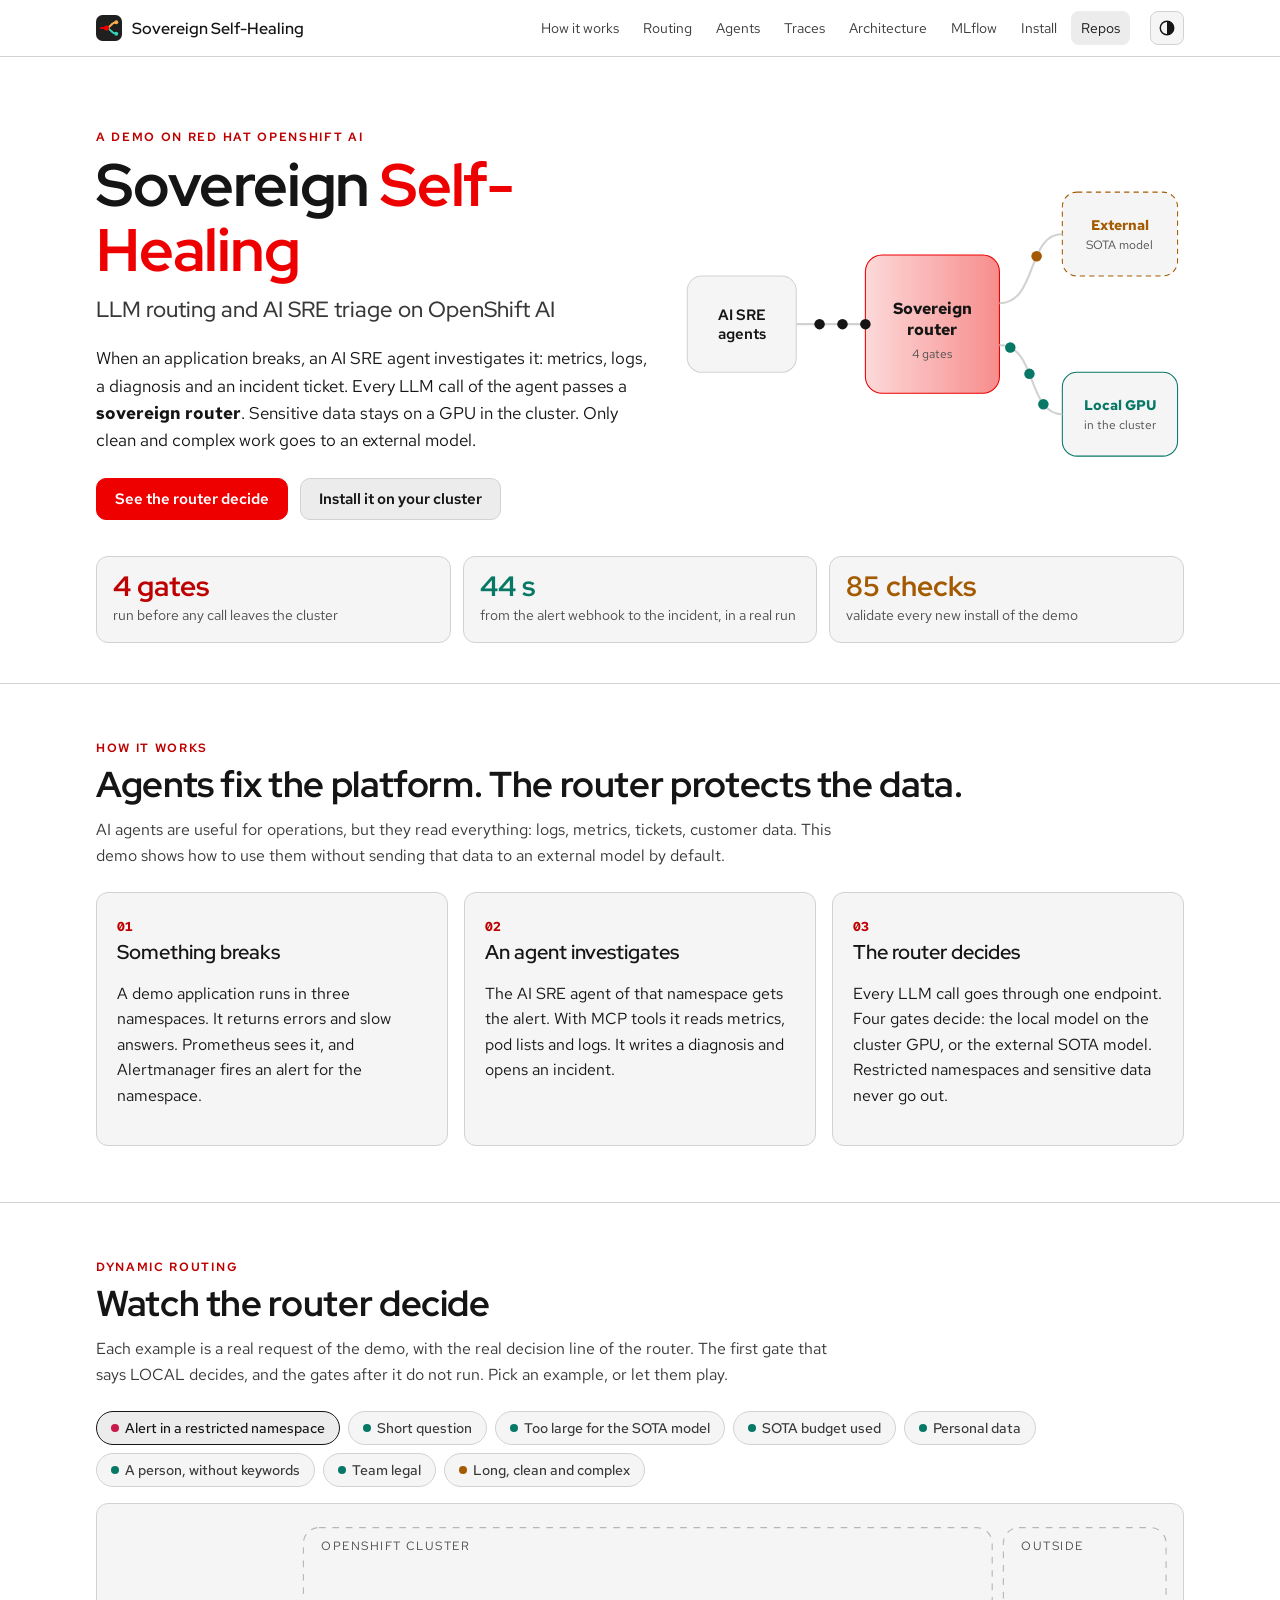
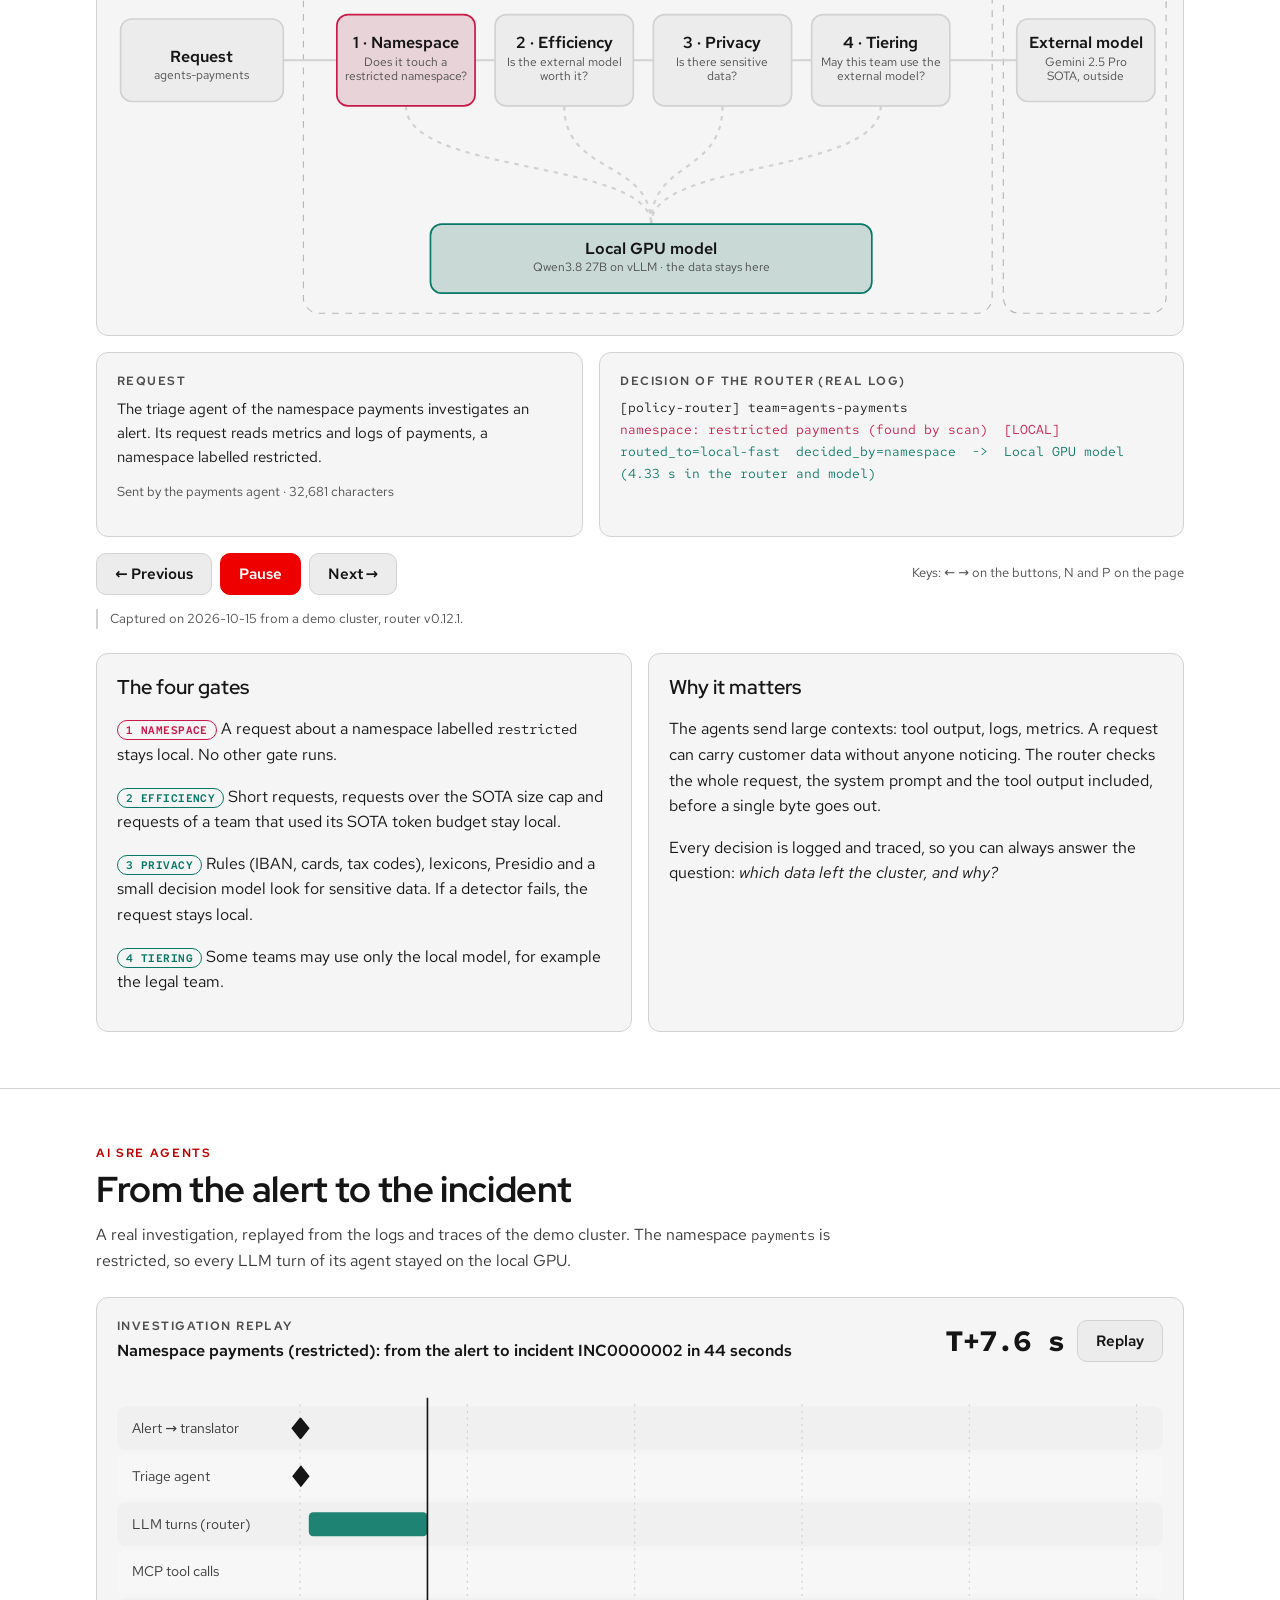
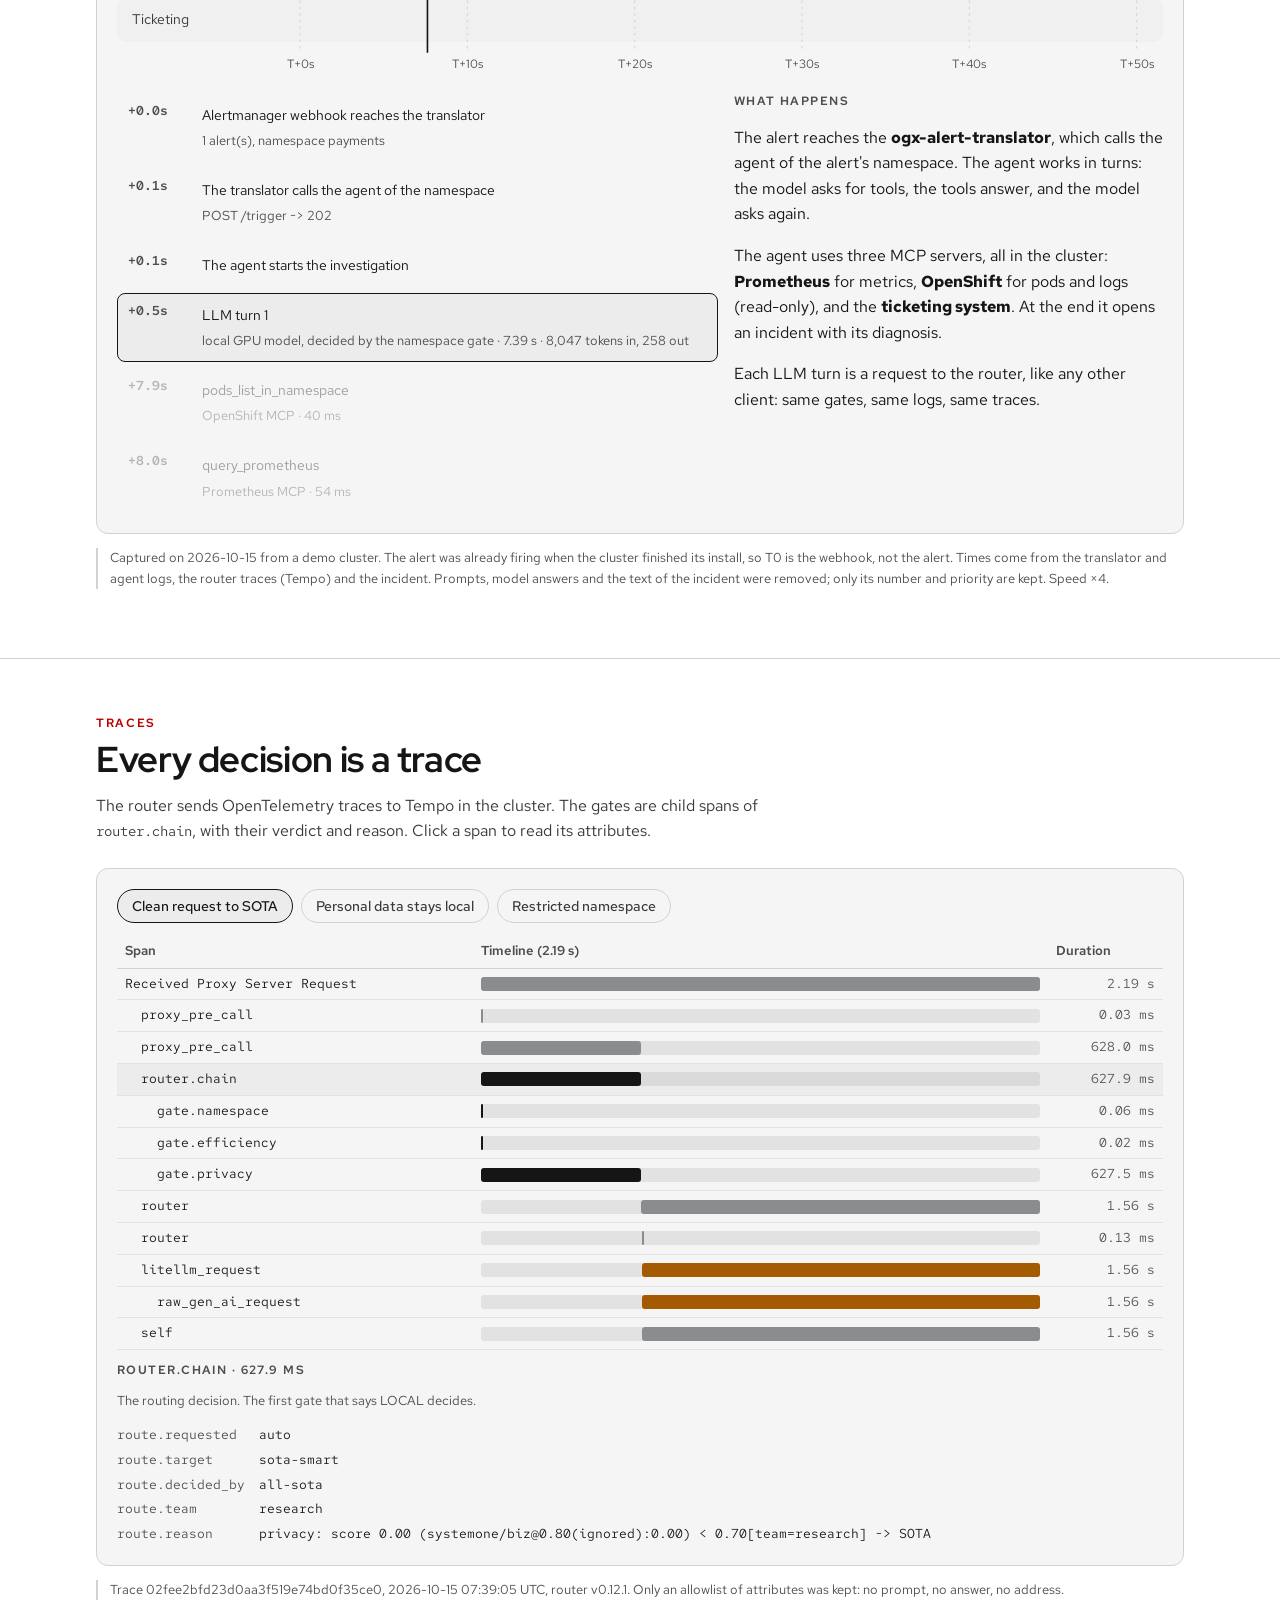
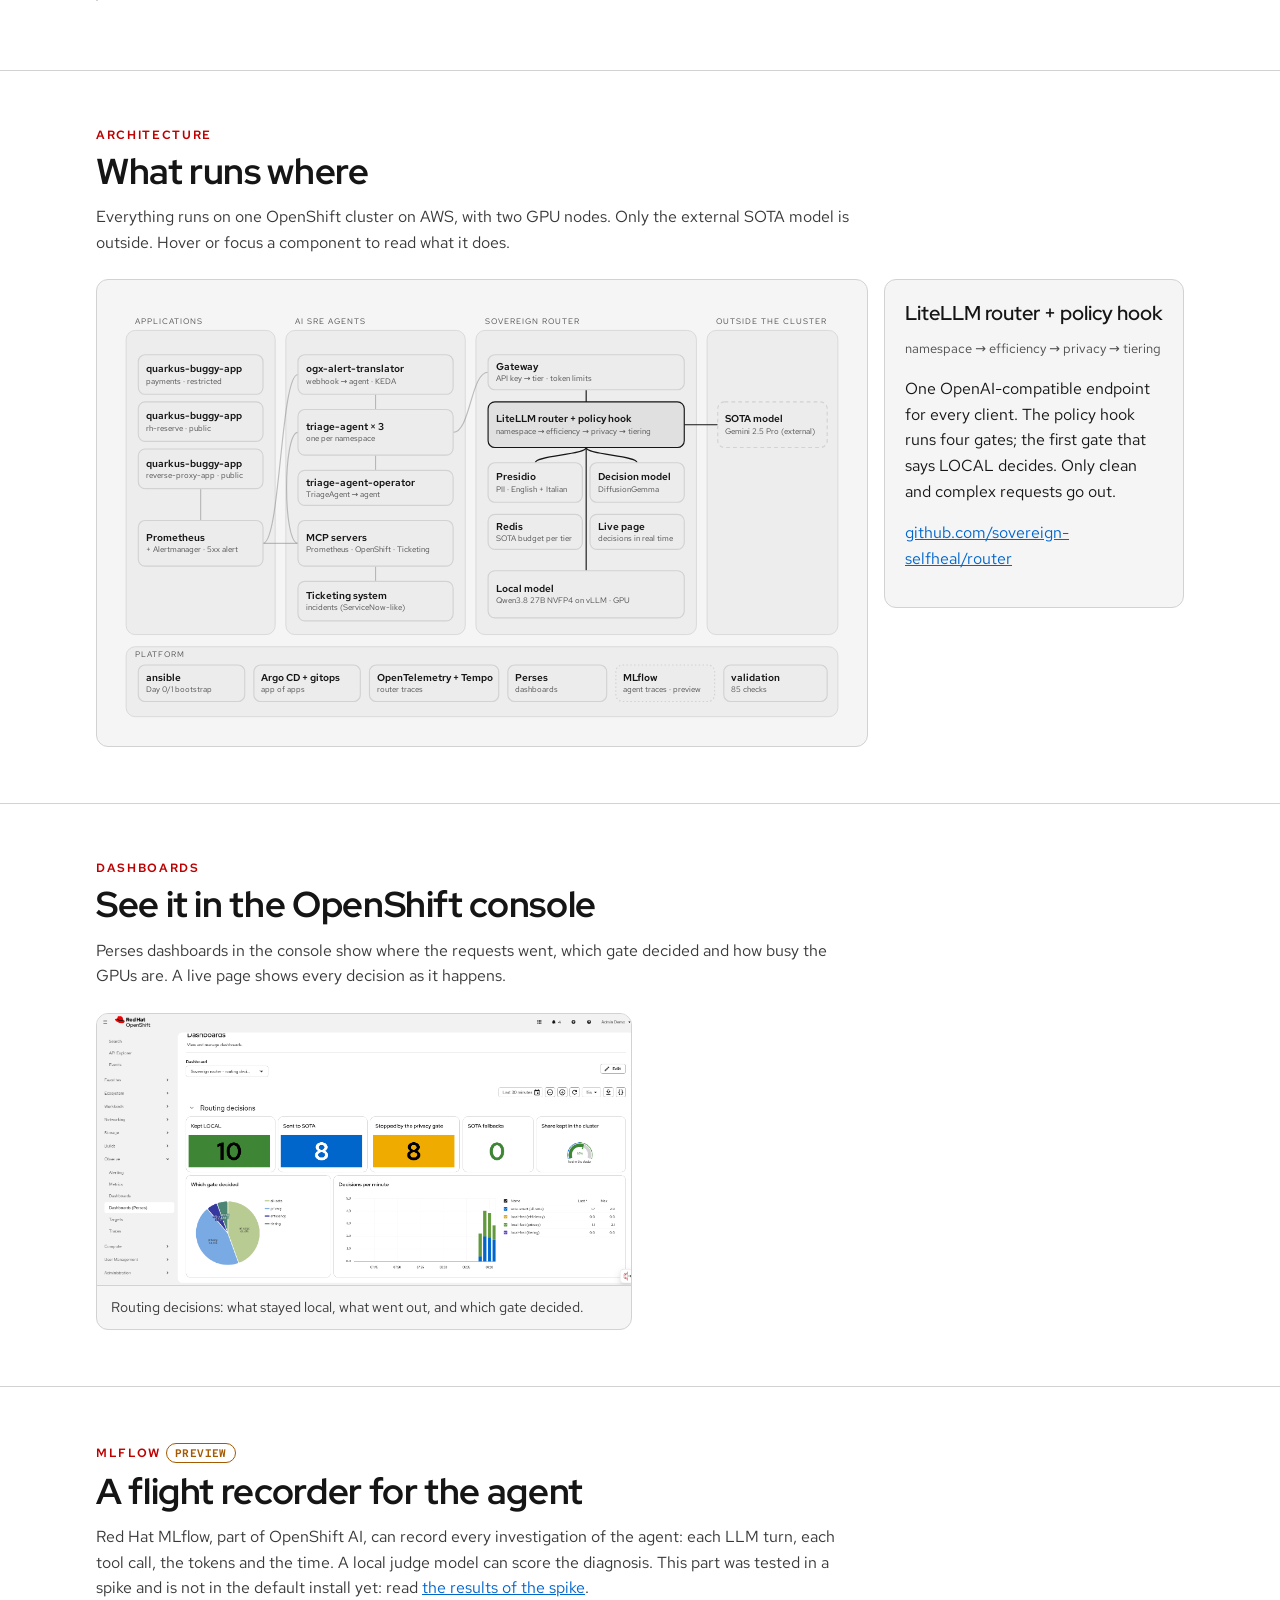
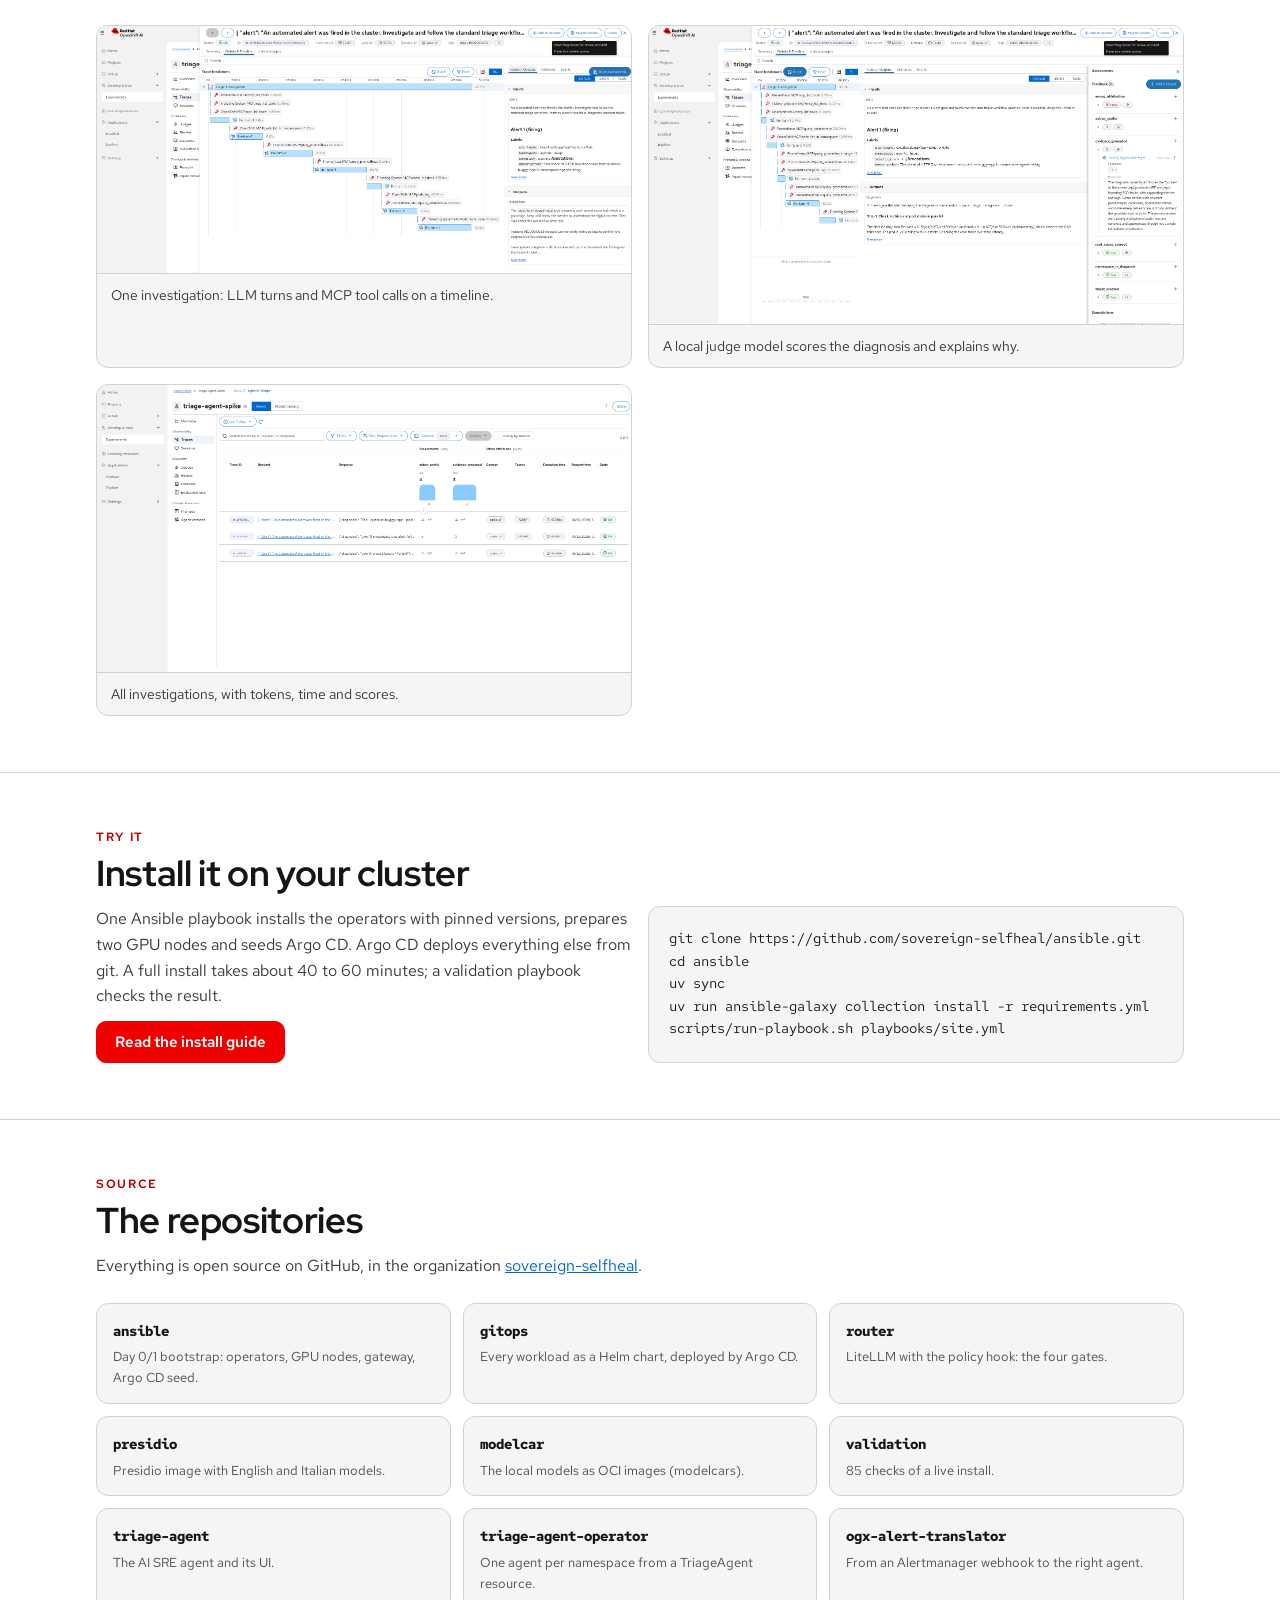
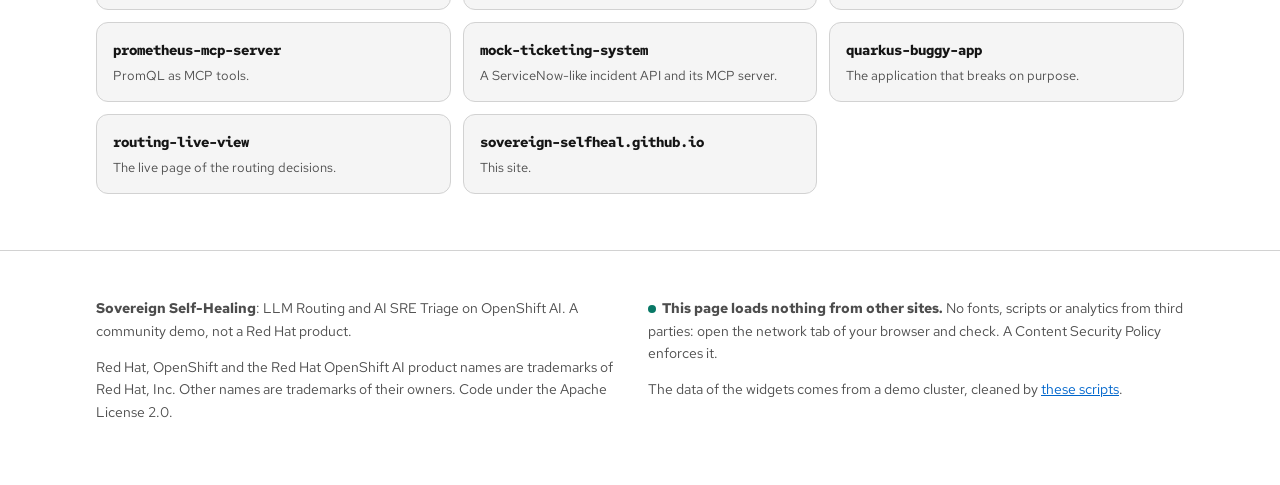
==== commit 36be7b57: "Light and dark themes, from the system setting or the theme button The page follows prefers-color-sc" ====
--- a/index.html
+++ b/index.html
@@ -10,8 +10,10 @@
   <meta property="og:description" content="AI agents investigate incidents. Every LLM call passes a router that keeps sensitive data on the local GPU.">
   <meta property="og:type" content="website">
   <meta property="og:url" content="https://sovereign-selfheal.github.io/">
-  <meta name="theme-color" content="#151515">
+  <meta name="theme-color" content="#ffffff" media="(prefers-color-scheme: light)">
+  <meta name="theme-color" content="#151515" media="(prefers-color-scheme: dark)">
   <link rel="icon" href="favicon.svg" type="image/svg+xml">
+  <script src="js/theme.js"></script>
   <link rel="stylesheet" href="css/site.css">
 </head>
 <body>
@@ -31,6 +33,7 @@
       <a href="install.html">Install</a>
       <a href="#repos">Repos</a>
     </nav>
+    <button class="theme-toggle" type="button" aria-label="Switch theme"><svg viewBox="0 0 20 20" aria-hidden="true"><circle cx="10" cy="10" r="7.5" fill="none" stroke="currentColor" stroke-width="1.6"/><path d="M10 2.5 A7.5 7.5 0 0 1 10 17.5 Z" fill="currentColor"/></svg></button>
   </div>
 </header>
 
@@ -51,30 +54,34 @@
         <defs>
           <linearGradient id="hg" x1="0" x2="1"><stop offset="0" stop-color="#ee0000" stop-opacity="0.15"/><stop offset="1" stop-color="#ee0000" stop-opacity="0.45"/></linearGradient>
         </defs>
-        <rect x="6" y="104" width="104" height="92" rx="14" fill="#1f1f1f" stroke="#383838"/>
-        <text x="58" y="146" text-anchor="middle" fill="#ffffff" font-size="14" font-weight="600">AI SRE</text>
-        <text x="58" y="164" text-anchor="middle" fill="#ffffff" font-size="14" font-weight="600">agents</text>
+        <rect class="hero-box" x="6" y="104" width="104" height="92" rx="14"/>
+        <text class="hero-title" x="58" y="146" text-anchor="middle">AI SRE</text>
+        <text class="hero-title" x="58" y="164" text-anchor="middle">agents</text>
         <rect x="176" y="84" width="128" height="132" rx="16" fill="url(#hg)" stroke="#ee0000"/>
-        <text x="240" y="140" text-anchor="middle" fill="#ffffff" font-size="15" font-weight="700">Sovereign</text>
-        <text x="240" y="160" text-anchor="middle" fill="#ffffff" font-size="15" font-weight="700">router</text>
-        <text x="240" y="182" text-anchor="middle" fill="#a3a3a3" font-size="11">4 gates</text>
-        <rect x="364" y="196" width="110" height="80" rx="14" fill="#1f1f1f" stroke="#34d3b8"/>
-        <text x="419" y="232" text-anchor="middle" fill="#34d3b8" font-size="13" font-weight="700">Local GPU</text>
-        <text x="419" y="250" text-anchor="middle" fill="#a3a3a3" font-size="11">in the cluster</text>
-        <rect x="364" y="24" width="110" height="80" rx="14" fill="#1f1f1f" stroke="#f4b04a" stroke-dasharray="5 4"/>
-        <text x="419" y="60" text-anchor="middle" fill="#f4b04a" font-size="13" font-weight="700">External</text>
-        <text x="419" y="78" text-anchor="middle" fill="#a3a3a3" font-size="11">SOTA model</text>
-        <path id="h-in" d="M 110 150 L 176 150" stroke="#383838" stroke-width="2" fill="none"/>
-        <path id="h-local" d="M 304 170 C 340 170, 330 236, 364 236" stroke="#383838" stroke-width="2" fill="none"/>
-        <path id="h-sota" d="M 304 130 C 340 130, 330 64, 364 64" stroke="#383838" stroke-width="2" fill="none"/>
+        <text class="hero-strong" x="240" y="140" text-anchor="middle">Sovereign</text>
+        <text class="hero-strong" x="240" y="160" text-anchor="middle">router</text>
+        <text class="hero-sub" x="240" y="182" text-anchor="middle">4 gates</text>
+        <g class="hero-local">
+          <rect x="364" y="196" width="110" height="80" rx="14"/>
+          <text class="hero-name" x="419" y="232" text-anchor="middle">Local GPU</text>
+          <text class="hero-sub" x="419" y="250" text-anchor="middle">in the cluster</text>
+        </g>
+        <g class="hero-sota">
+          <rect x="364" y="24" width="110" height="80" rx="14"/>
+          <text class="hero-name" x="419" y="60" text-anchor="middle">External</text>
+          <text class="hero-sub" x="419" y="78" text-anchor="middle">SOTA model</text>
+        </g>
+        <path class="hero-wire" id="h-in" d="M 110 150 L 176 150"/>
+        <path class="hero-wire" id="h-local" d="M 304 170 C 340 170, 330 236, 364 236"/>
+        <path class="hero-wire" id="h-sota" d="M 304 130 C 340 130, 330 64, 364 64"/>
         <g class="anim">
-          <circle r="5" fill="#ffffff"><animateMotion dur="1.6s" repeatCount="indefinite"><mpath href="#h-in"/></animateMotion></circle>
-          <circle r="5" fill="#ffffff"><animateMotion dur="1.6s" begin="0.53s" repeatCount="indefinite"><mpath href="#h-in"/></animateMotion></circle>
-          <circle r="5" fill="#ffffff"><animateMotion dur="1.6s" begin="1.06s" repeatCount="indefinite"><mpath href="#h-in"/></animateMotion></circle>
-          <circle r="5" fill="#34d3b8"><animateMotion dur="1.8s" repeatCount="indefinite"><mpath href="#h-local"/></animateMotion></circle>
-          <circle r="5" fill="#34d3b8"><animateMotion dur="1.8s" begin="0.6s" repeatCount="indefinite"><mpath href="#h-local"/></animateMotion></circle>
-          <circle r="5" fill="#34d3b8"><animateMotion dur="1.8s" begin="1.2s" repeatCount="indefinite"><mpath href="#h-local"/></animateMotion></circle>
-          <circle r="5" fill="#f4b04a"><animateMotion dur="3.6s" begin="0.9s" repeatCount="indefinite"><mpath href="#h-sota"/></animateMotion></circle>
+          <circle class="pkt-start" r="5"><animateMotion dur="1.6s" repeatCount="indefinite"><mpath href="#h-in"/></animateMotion></circle>
+          <circle class="pkt-start" r="5"><animateMotion dur="1.6s" begin="0.53s" repeatCount="indefinite"><mpath href="#h-in"/></animateMotion></circle>
+          <circle class="pkt-start" r="5"><animateMotion dur="1.6s" begin="1.06s" repeatCount="indefinite"><mpath href="#h-in"/></animateMotion></circle>
+          <circle class="pkt-local" r="5"><animateMotion dur="1.8s" repeatCount="indefinite"><mpath href="#h-local"/></animateMotion></circle>
+          <circle class="pkt-local" r="5"><animateMotion dur="1.8s" begin="0.6s" repeatCount="indefinite"><mpath href="#h-local"/></animateMotion></circle>
+          <circle class="pkt-local" r="5"><animateMotion dur="1.8s" begin="1.2s" repeatCount="indefinite"><mpath href="#h-local"/></animateMotion></circle>
+          <circle class="pkt-sota" r="5"><animateMotion dur="3.6s" begin="0.9s" repeatCount="indefinite"><mpath href="#h-sota"/></animateMotion></circle>
         </g>
       </svg>
     </div>
--- a/css/site.css
+++ b/css/site.css
@@ -1,4 +1,4 @@
-/* Sovereign Self-Healing site. Palette of the router diagrams and of the live page. */
+/* Sovereign Self-Healing site. Two themes: dark and light, chosen by the system or by the button. */
 /* Self-hosted fonts (Red Hat Display, Text and Mono, SIL Open Font License 1.1, see fonts/OFL.txt). */
 @font-face { font-family: "Red Hat Display"; src: url("../fonts/RedHatDisplay-VF.woff2") format("woff2"); font-weight: 300 900; font-style: normal; font-display: swap; }
 @font-face { font-family: "Red Hat Text"; src: url("../fonts/RedHatText-VF.woff2") format("woff2"); font-weight: 300 700; font-style: normal; font-display: swap; }
@@ -7,7 +7,8 @@
 
 /* Black, white and red for the page. Inside the widgets the colors carry meaning, as on the live page
    and the dashboards of the demo: teal = LOCAL, amber = SOTA, rose = restricted namespace; the red of
-   the page is never used there. */
+   the page is never used there. Dark theme first; the light theme follows the system setting
+   (prefers-color-scheme) unless the visitor chose a theme with the button (data-theme on <html>). */
 :root {
   color-scheme: dark;
   --bg: #151515;
@@ -20,17 +21,92 @@
   --normal: #c7c7c7;
   --accent: #ee0000;        /* page accent: main button, title, step numbers */
   --accent-hover: #be0000;
-  --accent-text: #f56e6e;   /* red for small text on black (contrast 6.4:1) */
+  --accent-text: #f56e6e;   /* red for small text (contrast 6.4:1 on the dark background) */
+  --on-accent: #ffffff;
   --link: #92c5f9;
   --link-hover: #b9dafc;
   --neutral: #e0e0e0;       /* highlight inside the widgets */
   --local: #34d3b8;
   --sota: #f4b04a;
   --restricted: #ff6670;
+  --header-bg: rgba(21, 21, 21, 0.92);
+  --gate-local-fill: #2a3a37;       /* opaque mixes of panel-2 and the state color */
+  --gate-restricted-fill: #3e2f30;
+  --dest-local-fill: #2b413d;
+  --dest-sota-fill: #463c2e;
+  --node-hover-fill: #333333;
+  --zone-fill: rgba(41, 41, 41, 0.35);
+  --track: rgba(56, 56, 56, 0.45);
+  --row-line: rgba(56, 56, 56, 0.6);
+  --lane-a: #242424;
+  --lane-b: #1f1f1f;
   --radius: 12px;
   --font-display: "Red Hat Display", system-ui, -apple-system, "Segoe UI", Helvetica, Arial, sans-serif;
   --font-text: "Red Hat Text", system-ui, -apple-system, "Segoe UI", Helvetica, Arial, sans-serif;
   --font-mono: "Red Hat Mono", ui-monospace, SFMono-Regular, Menlo, Consolas, monospace;
+}
+
+/* Light theme: white page, black text, red accent; state colors darker for contrast on white
+   (LOCAL 5.4:1, SOTA 5.2:1, restricted 5.6:1). */
+@media (prefers-color-scheme: light) {
+  :root:not([data-theme="dark"]) {
+    color-scheme: light;
+    --bg: #ffffff;
+    --panel: #f5f5f5;
+    --panel-2: #ececec;
+    --line: #d2d2d2;
+    --wire: #8a8d90;
+    --text: #151515;
+    --muted: #4d4d4d;
+    --normal: #383838;
+    --accent-text: #be0000;
+    --link: #0066cc;
+    --link-hover: #004d99;
+    --neutral: #151515;
+    --local: #087866;
+    --sota: #a35a00;
+    --restricted: #c9184a;
+    --header-bg: rgba(255, 255, 255, 0.92);
+    --gate-local-fill: #d1dedc;
+    --gate-restricted-fill: #e8d3d9;
+    --dest-local-fill: #c8d9d6;
+    --dest-sota-fill: #e0d5c6;
+    --node-hover-fill: #e0e0e0;
+    --zone-fill: rgba(0, 0, 0, 0.03);
+    --track: rgba(0, 0, 0, 0.08);
+    --row-line: rgba(0, 0, 0, 0.08);
+    --lane-a: #f0f0f0;
+    --lane-b: #f7f7f7;
+  }
+}
+:root[data-theme="light"] {
+  color-scheme: light;
+  --bg: #ffffff;
+  --panel: #f5f5f5;
+  --panel-2: #ececec;
+  --line: #d2d2d2;
+  --wire: #8a8d90;
+  --text: #151515;
+  --muted: #4d4d4d;
+  --normal: #383838;
+  --accent-text: #be0000;
+  --link: #0066cc;
+  --link-hover: #004d99;
+  --neutral: #151515;
+  --local: #087866;
+  --sota: #a35a00;
+  --restricted: #c9184a;
+  --header-bg: rgba(255, 255, 255, 0.92);
+  --gate-local-fill: #d1dedc;
+  --gate-restricted-fill: #e8d3d9;
+  --dest-local-fill: #c8d9d6;
+  --dest-sota-fill: #e0d5c6;
+  --node-hover-fill: #e0e0e0;
+  --zone-fill: rgba(0, 0, 0, 0.03);
+  --track: rgba(0, 0, 0, 0.08);
+  --row-line: rgba(0, 0, 0, 0.08);
+  --lane-a: #f0f0f0;
+  --lane-b: #f7f7f7;
 }
 
 * { box-sizing: border-box; }
@@ -53,7 +129,7 @@
 /* Header */
 .top {
   position: sticky; top: 0; z-index: 10;
-  background: rgba(21, 21, 21, 0.92);
+  background: var(--header-bg);
   backdrop-filter: blur(8px);
   border-bottom: 1px solid var(--line);
 }
@@ -80,8 +156,8 @@
   font: 600 15px var(--font-text); cursor: pointer;
 }
 .btn:hover { border-color: var(--accent); color: var(--text); }
-.btn.primary { background: var(--accent); border-color: var(--accent); color: #ffffff; }
-.btn.primary:hover { background: var(--accent-hover); border-color: var(--accent-hover); color: #ffffff; }
+.btn.primary { background: var(--accent); border-color: var(--accent); color: var(--on-accent); }
+.btn.primary:hover { background: var(--accent-hover); border-color: var(--accent-hover); color: var(--on-accent); }
 .stats { display: grid; grid-template-columns: repeat(3, minmax(0, 1fr)); gap: 12px; margin-top: 36px; }
 .stat { background: var(--panel); border: 1px solid var(--line); border-radius: var(--radius); padding: 14px 16px; }
 .stat b { display: block; font: 700 28px/1.1 var(--font-display); }
@@ -144,12 +220,14 @@
 .gate rect { fill: var(--panel-2); stroke: var(--line); stroke-width: 1.5; transition: stroke 0.25s, fill 0.25s; }
 .gate .title { fill: var(--text); font-weight: 600; font-size: 14px; }
 .gate .q { fill: var(--muted); font-size: 11px; }
+.dest .title { fill: var(--text); font-weight: 600; font-size: 14px; }
+.dest .q { fill: var(--muted); font-size: 11px; }
 .gate.pass rect { stroke: var(--neutral); }
-.gate.local rect { stroke: var(--local); fill: #2a3a37; }
-.gate.restricted rect { stroke: var(--restricted); fill: #3e2f30; }
+.gate.local rect { stroke: var(--local); fill: var(--gate-local-fill); }
+.gate.restricted rect { stroke: var(--restricted); fill: var(--gate-restricted-fill); }
 .dest rect { fill: var(--panel-2); stroke: var(--line); stroke-width: 1.5; transition: stroke 0.25s, fill 0.25s; }
-.dest.local.hit rect { stroke: var(--local); fill: #2b413d; }
-.dest.sota.hit rect { stroke: var(--sota); fill: #463c2e; }
+.dest.local.hit rect { stroke: var(--local); fill: var(--dest-local-fill); }
+.dest.sota.hit rect { stroke: var(--sota); fill: var(--dest-sota-fill); }
 .wire { fill: none; stroke: var(--line); stroke-width: 2; }
 .wire.drop { stroke-dasharray: 4 5; }
 .zone { fill: none; stroke: var(--wire); stroke-dasharray: 6 6; stroke-width: 1; opacity: 0.6; }
@@ -176,12 +254,12 @@
 .tabs { display: flex; flex-wrap: wrap; gap: 8px; margin-bottom: 12px; }
 .wf { width: 100%; border-collapse: collapse; font-size: 13px; }
 .wf th { text-align: left; color: var(--muted); font-weight: 600; padding: 6px 8px; border-bottom: 1px solid var(--line); }
-.wf td { padding: 5px 8px; border-bottom: 1px solid rgba(56, 56, 56, 0.6); vertical-align: middle; }
+.wf td { padding: 5px 8px; border-bottom: 1px solid var(--row-line); vertical-align: middle; }
 .wf tr.span { cursor: pointer; }
 .wf tr.span:hover td, .wf tr.span.sel td { background: var(--panel-2); }
 .wf .name { font-family: var(--font-mono); white-space: nowrap; }
 .wf .bar-cell { width: 55%; }
-.wf .track { position: relative; height: 14px; background: rgba(56, 56, 56, 0.45); border-radius: 3px; }
+.wf .track { position: relative; height: 14px; background: var(--track); border-radius: 3px; }
 .wf .bar { position: absolute; top: 0; height: 100%; border-radius: 3px; min-width: 2px; background: var(--wire); transform-origin: left; transition: transform 0.6s ease-out; }
 .wf .bar.chain { background: var(--neutral); }
 .wf .bar.local { background: var(--local); }
@@ -200,12 +278,12 @@
 .node text { fill: var(--text); font-size: 12.5px; font-weight: 600; pointer-events: none; }
 .node .sub { fill: var(--muted); font-size: 10.5px; font-weight: 400; }
 .node { cursor: pointer; }
-.node:hover rect, .node:focus rect, .node.sel rect { stroke: var(--neutral); fill: #333333; }
+.node:hover rect, .node:focus rect, .node.sel rect { stroke: var(--neutral); fill: var(--node-hover-fill); }
 .node.external rect { stroke-dasharray: 5 4; }
 .node.preview rect { stroke-dasharray: 2 3; }
 .edge { fill: none; stroke: var(--wire); stroke-width: 1.5; opacity: 0.55; }
 .edge.hot { stroke: var(--neutral); opacity: 1; }
-.map-zone { fill: rgba(41, 41, 41, 0.35); stroke: var(--line); }
+.map-zone { fill: var(--zone-fill); stroke: var(--line); }
 .map-zone-label { fill: var(--muted); font-size: 11px; letter-spacing: 0.12em; }
 .map-grid { display: grid; grid-template-columns: minmax(0, 1fr) 300px; gap: 16px; align-items: start; }
 .map-info h3 { margin-top: 0; }
@@ -240,6 +318,40 @@
   display: grid; place-items: center; background: var(--panel-2); border: 1px solid var(--accent); color: var(--accent-text); font: 700 14px var(--font-mono);
 }
 
+/* SVG parts colored by the theme (no colors in SVG attributes). */
+.svg-sub { fill: var(--muted); font-size: 11px; }
+.lane-bg.a { fill: var(--lane-a); }
+.lane-bg.b { fill: var(--lane-b); }
+.lane-label { fill: var(--normal); font-size: 13px; }
+.tick-line { stroke: var(--line); stroke-dasharray: 2 4; }
+.tick-text { fill: var(--muted); font-size: 11px; }
+.mark-llm.local { fill: var(--local); }
+.mark-llm.sota { fill: var(--sota); }
+.mark-tool, .mark-event { fill: var(--neutral); }
+.mark-incident { fill: var(--sota); }
+.playhead { stroke: var(--text); stroke-width: 1.5; }
+.pkt-start { fill: var(--neutral); }
+.pkt-local { fill: var(--local); }
+.pkt-sota { fill: var(--sota); }
+.pkt-restricted { fill: var(--restricted); }
+.hero-box { fill: var(--panel); stroke: var(--line); }
+.hero-wire { stroke: var(--line); stroke-width: 2; fill: none; }
+.hero-title { fill: var(--text); font-weight: 600; font-size: 14px; }
+.hero-strong { fill: var(--text); font-weight: 700; font-size: 15px; }
+.hero-sub { fill: var(--muted); font-size: 11px; }
+.hero-local rect { fill: var(--panel); stroke: var(--local); }
+.hero-local .hero-name { fill: var(--local); font-weight: 700; font-size: 13px; }
+.hero-sota rect { fill: var(--panel); stroke: var(--sota); stroke-dasharray: 5 4; }
+.hero-sota .hero-name { fill: var(--sota); font-weight: 700; font-size: 13px; }
+
+/* Theme button in the header. */
+.theme-toggle {
+  flex: none; display: inline-grid; place-items: center; width: 34px; height: 34px; margin-left: 4px;
+  border: 1px solid var(--line); border-radius: 8px; background: var(--panel); color: var(--text); cursor: pointer;
+}
+.theme-toggle:hover { border-color: var(--neutral); }
+.theme-toggle svg { width: 18px; height: 18px; }
+
 /* Footer */
 footer { border-top: 1px solid var(--line); padding: 32px 0 48px; color: var(--muted); font-size: 14px; }
 footer .cols-2 { align-items: start; }
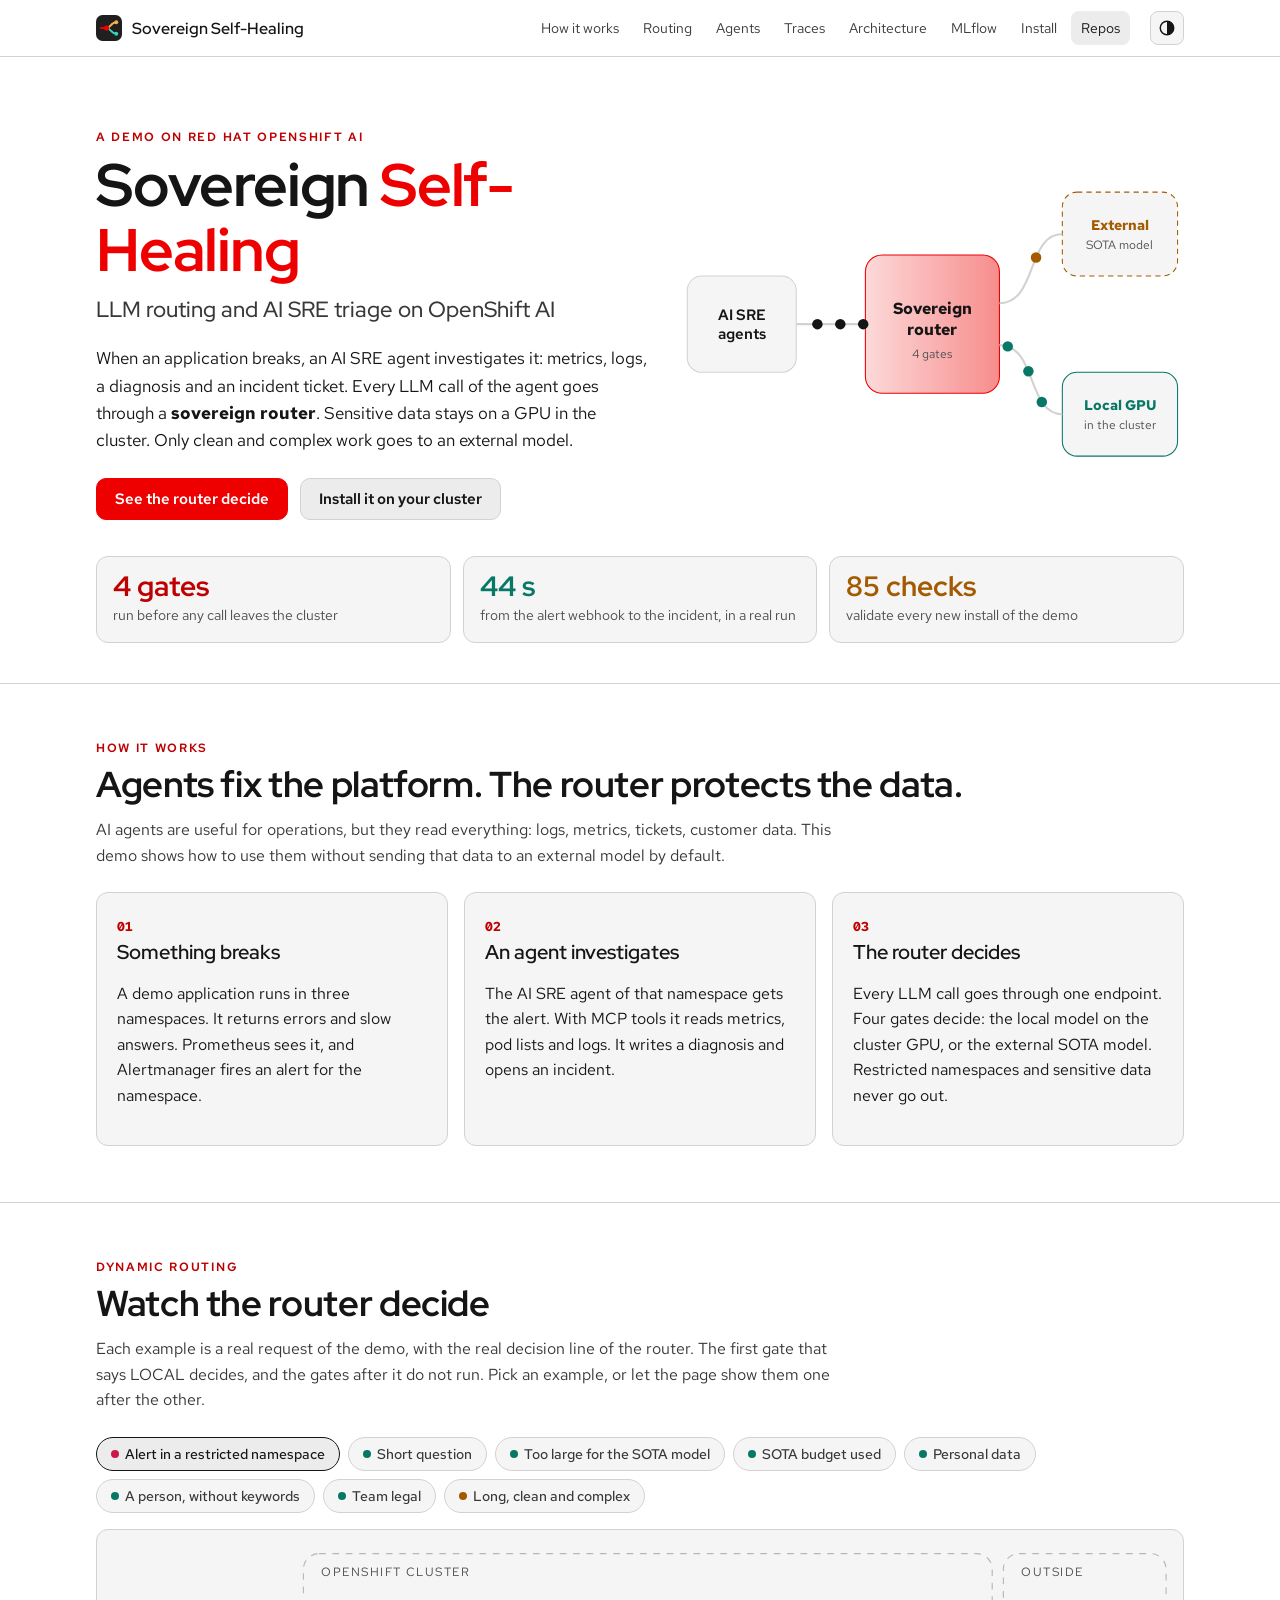
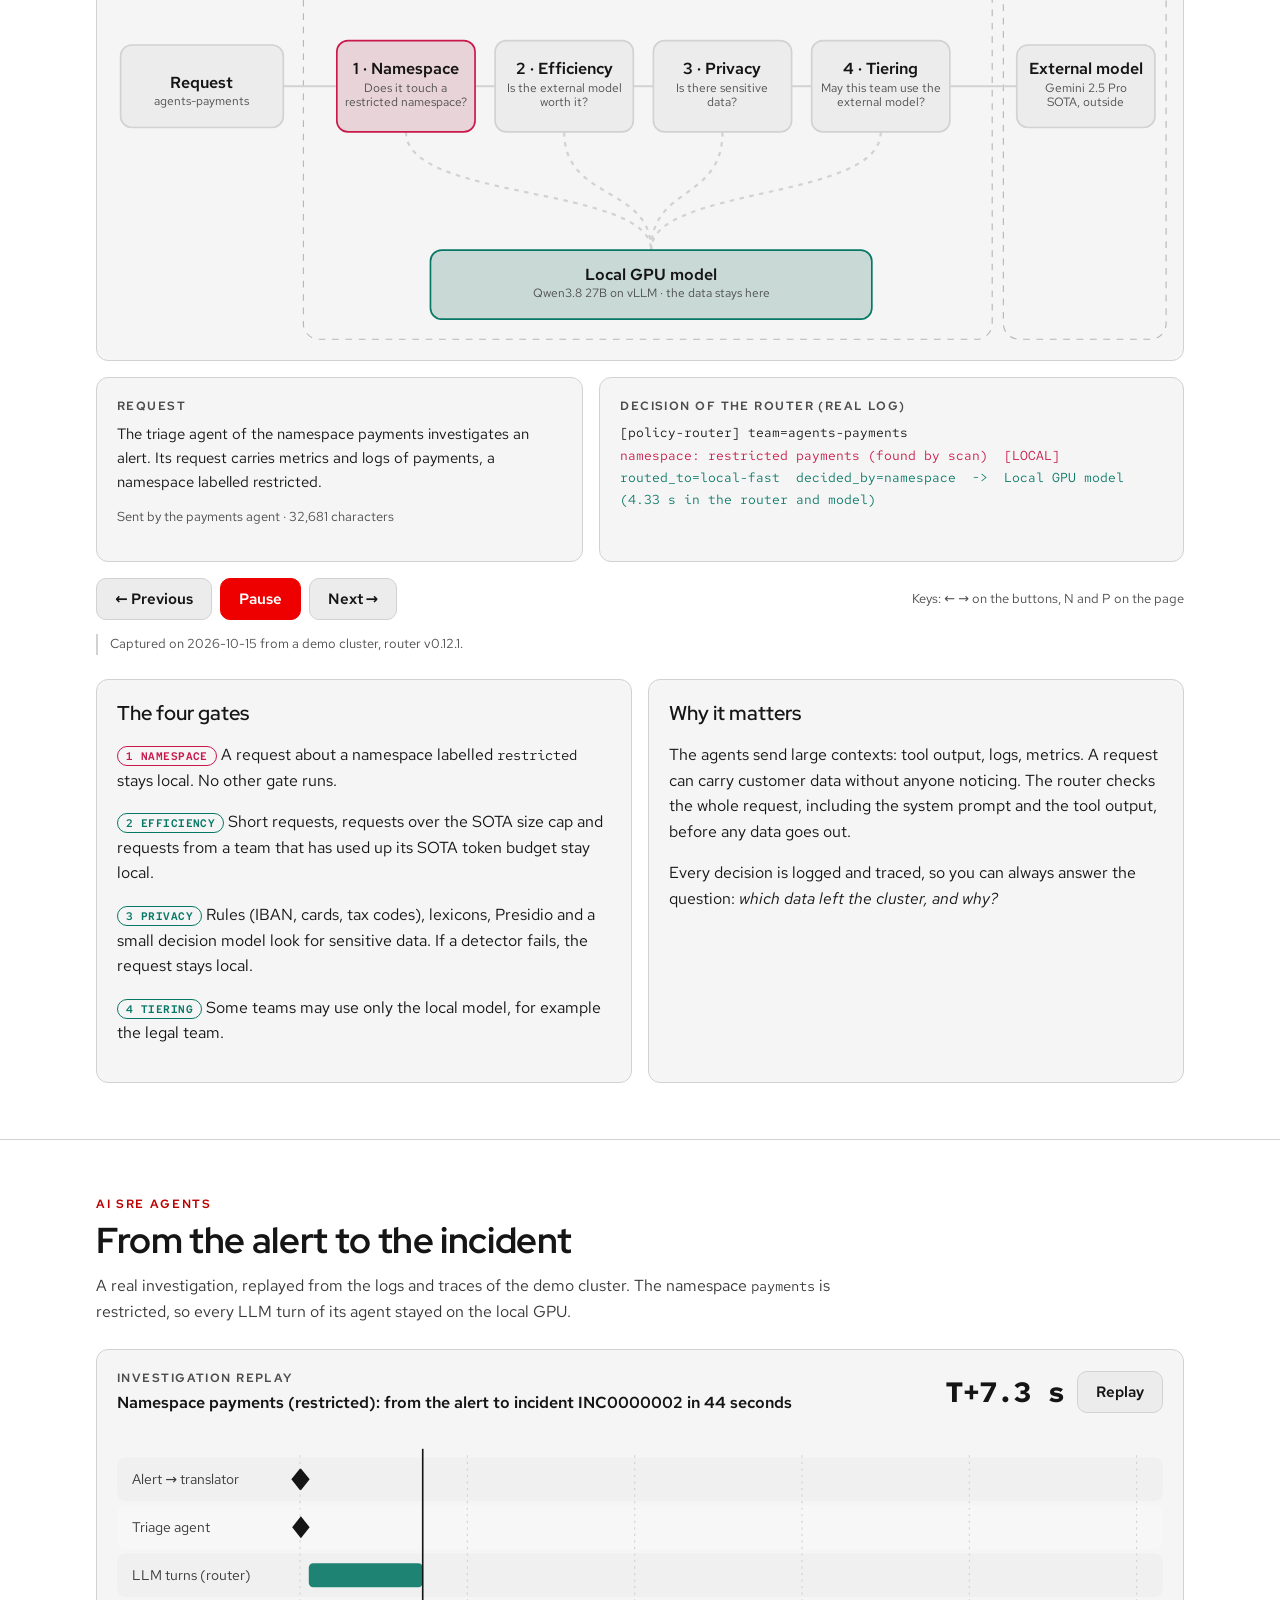
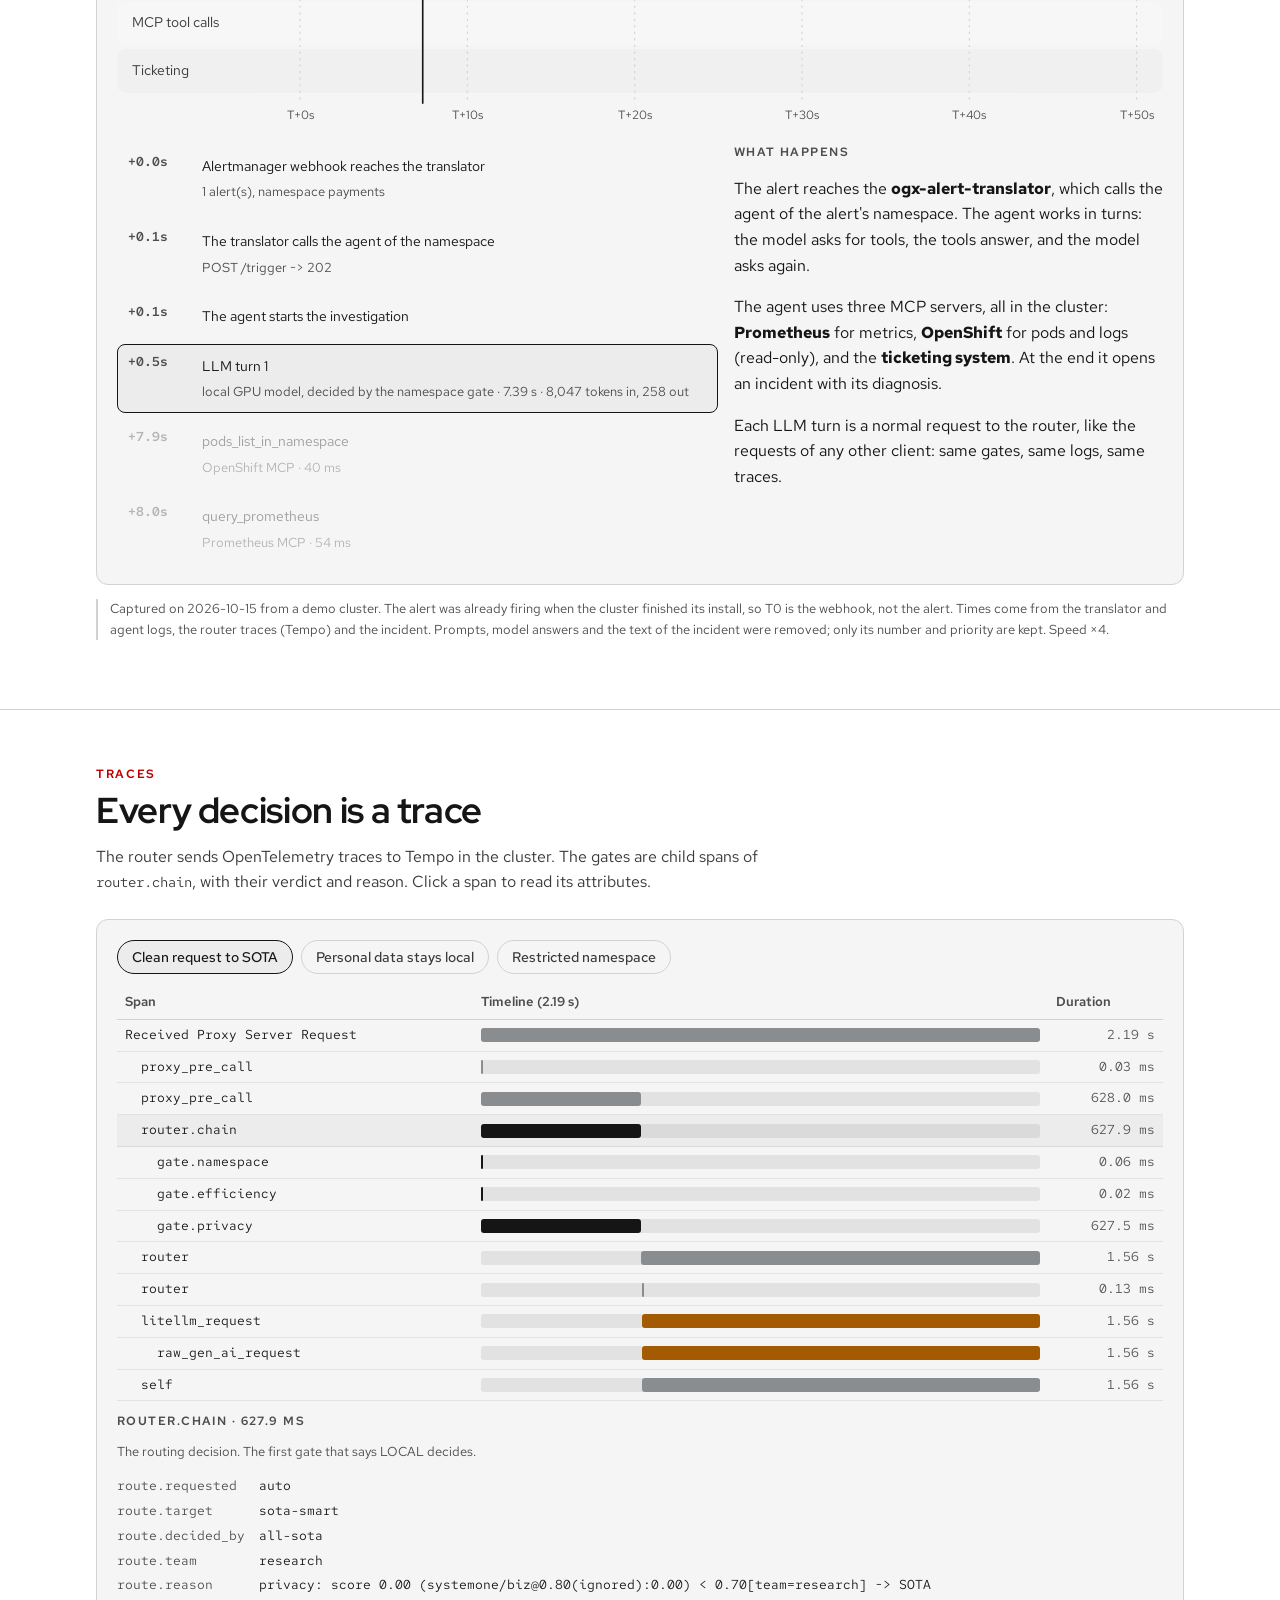
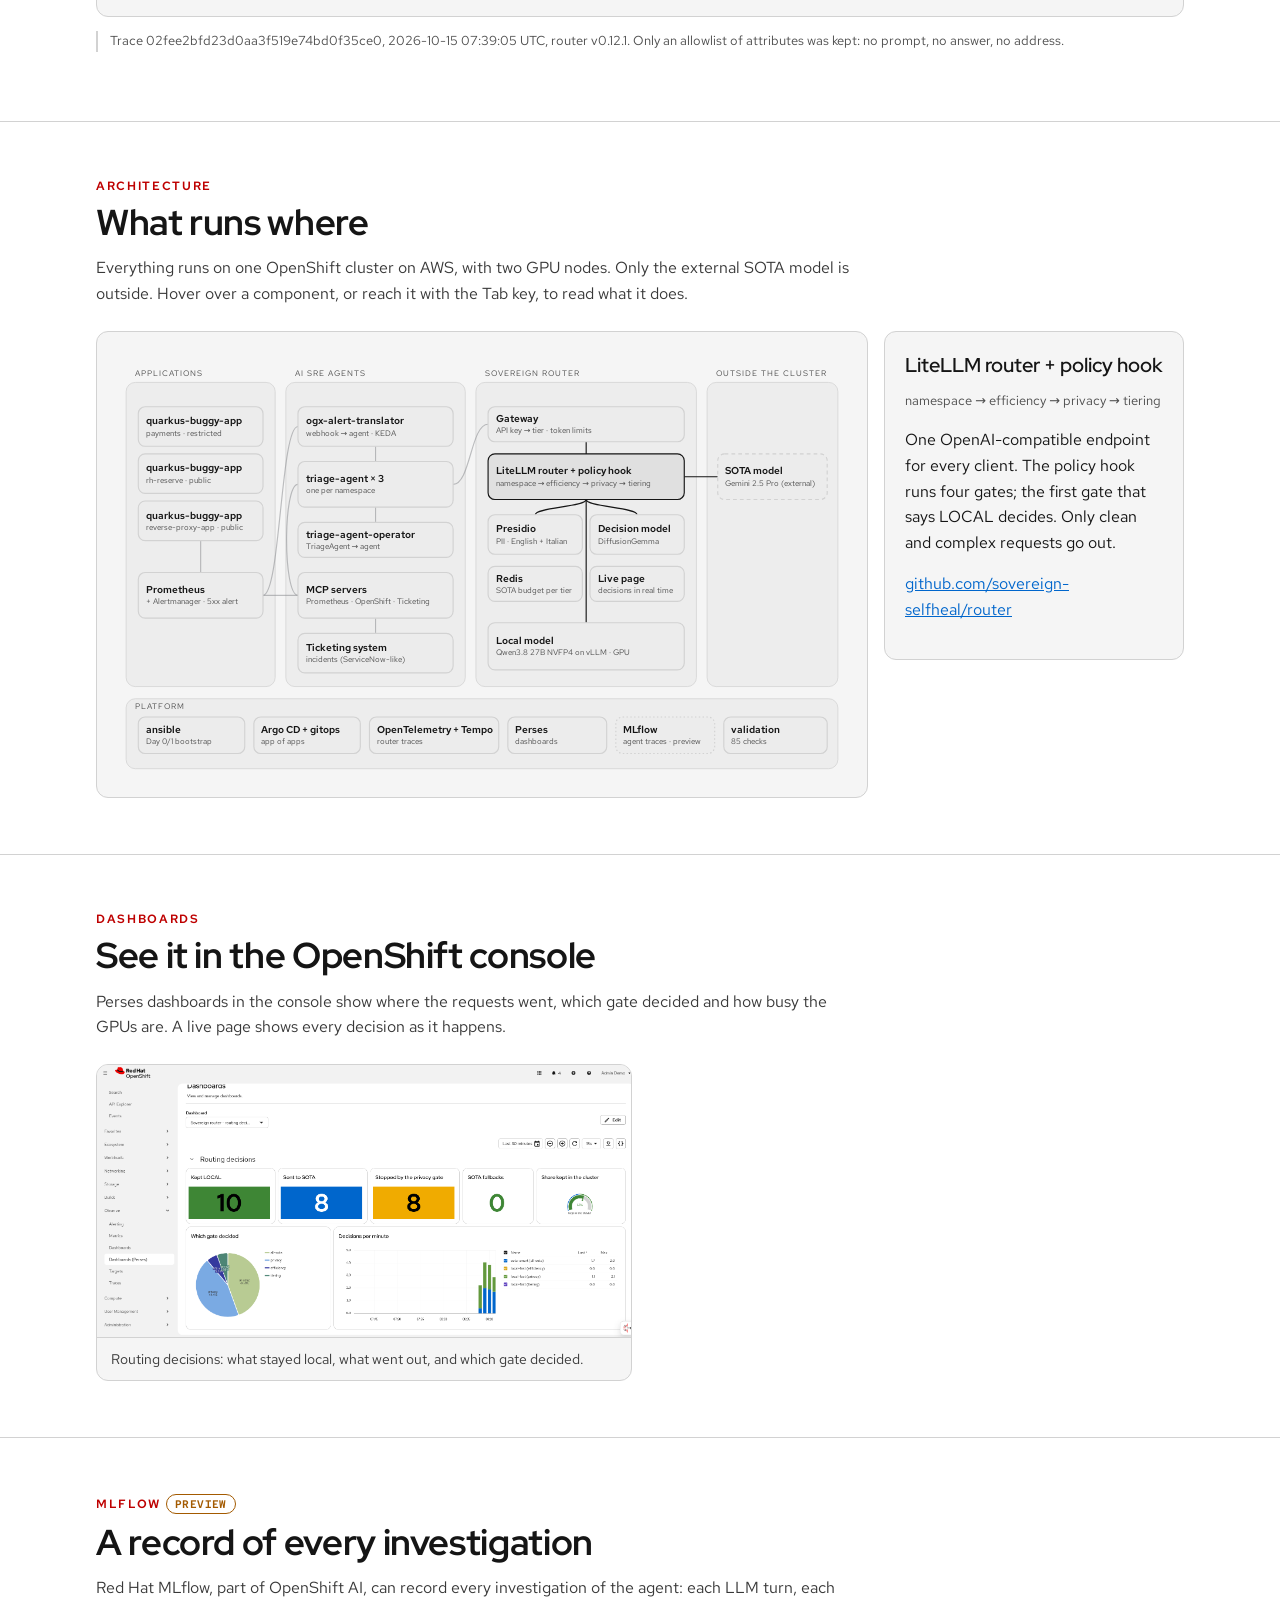
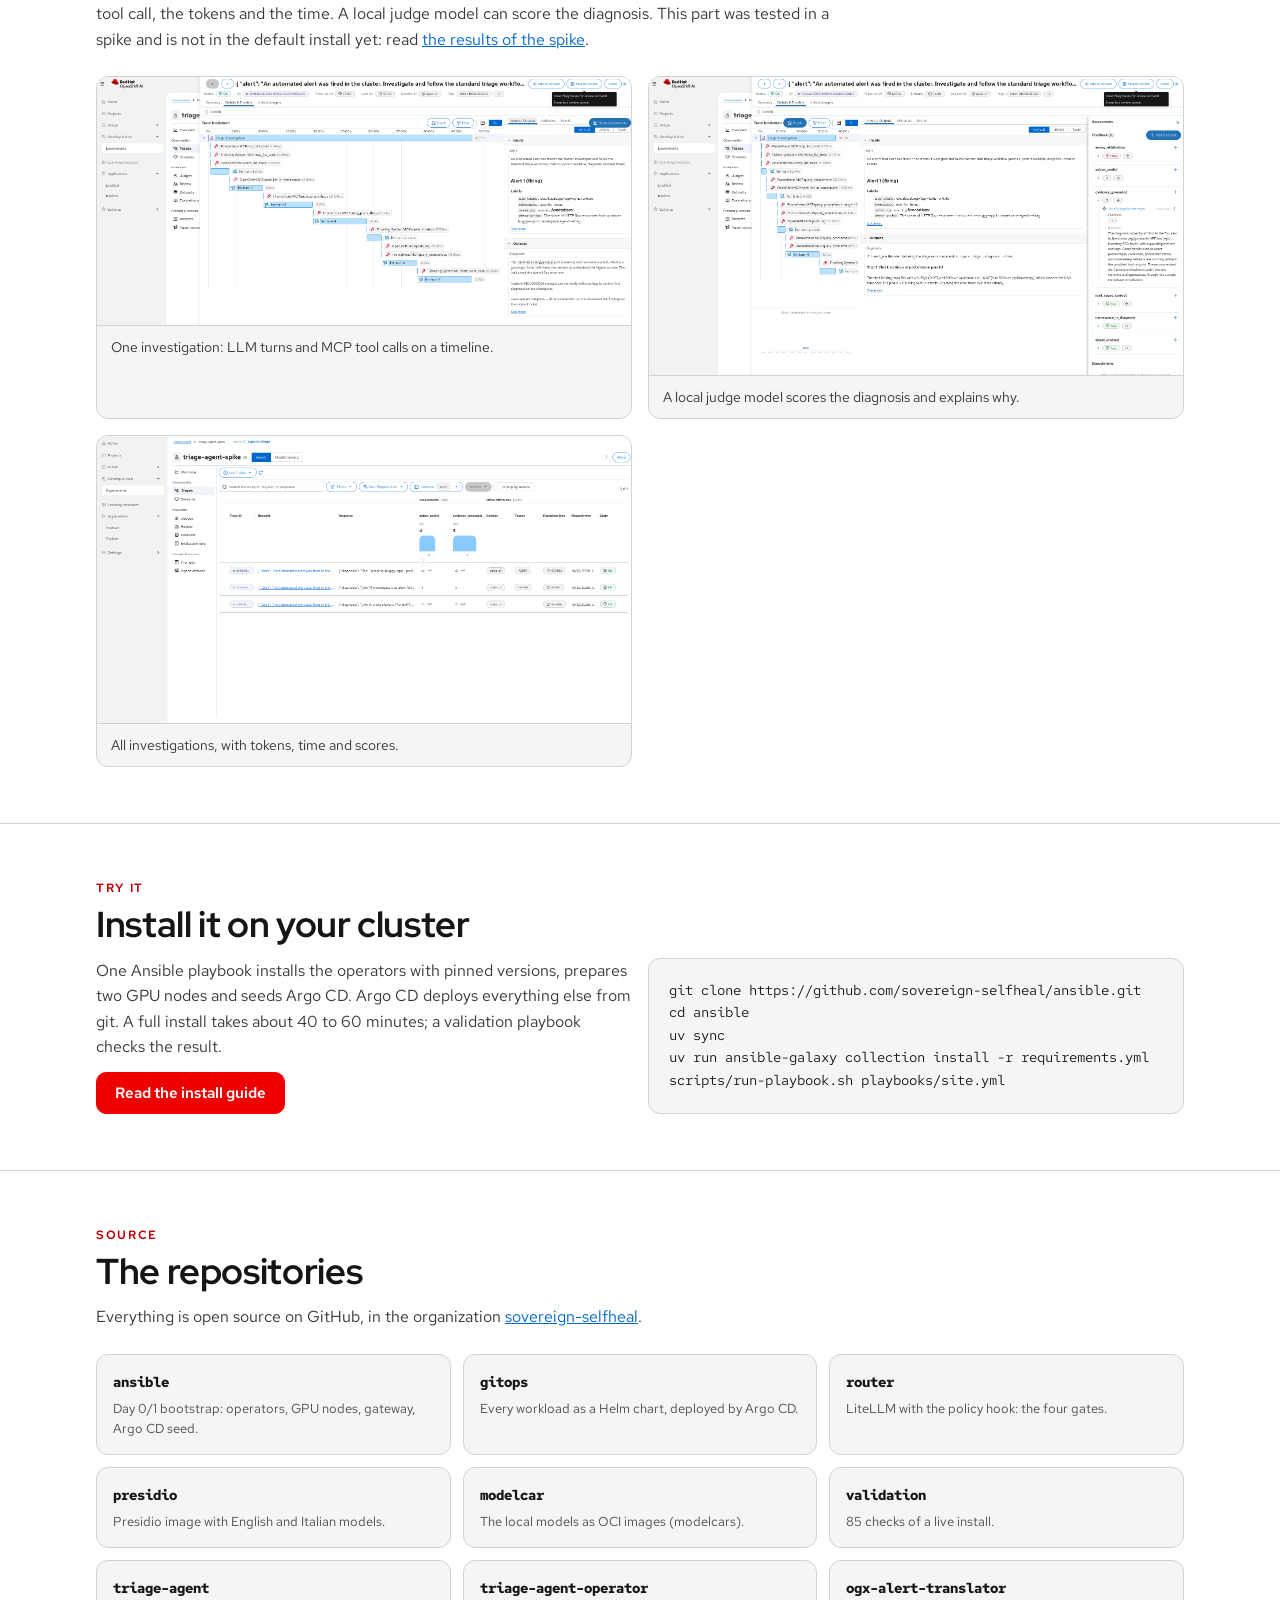
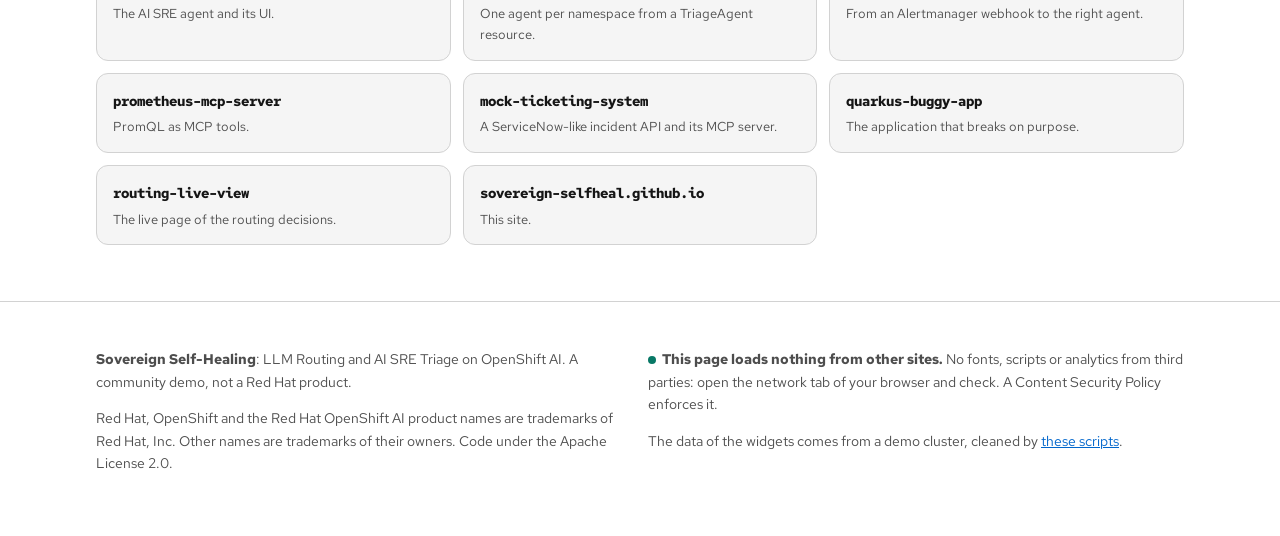
==== commit 95d1384a: "Plainer English in the page texts A language pass for B2/C1 readers: - "every LLM call passes a rout" ====
--- a/index.html
+++ b/index.html
@@ -5,9 +5,9 @@
   <meta name="viewport" content="width=device-width, initial-scale=1">
   <meta http-equiv="Content-Security-Policy" content="default-src 'self'; script-src 'self'; style-src 'self' 'unsafe-inline'; img-src 'self' data:; connect-src 'none'; font-src 'self'; object-src 'none'; base-uri 'none'; form-action 'none'">
   <title>Sovereign Self-Healing</title>
-  <meta name="description" content="LLM routing and AI SRE triage on OpenShift AI: AI agents investigate incidents, and every LLM call passes a sovereign router that keeps sensitive data in the cluster.">
+  <meta name="description" content="LLM routing and AI SRE triage on OpenShift AI: AI agents investigate incidents, and every LLM call goes through a sovereign router that keeps sensitive data in the cluster.">
   <meta property="og:title" content="Sovereign Self-Healing: LLM Routing and AI SRE Triage on OpenShift AI">
-  <meta property="og:description" content="AI agents investigate incidents. Every LLM call passes a router that keeps sensitive data on the local GPU.">
+  <meta property="og:description" content="AI agents investigate incidents. Every LLM call goes through a router that keeps sensitive data on the local GPU.">
   <meta property="og:type" content="website">
   <meta property="og:url" content="https://sovereign-selfheal.github.io/">
   <meta name="theme-color" content="#ffffff" media="(prefers-color-scheme: light)">
@@ -44,13 +44,13 @@
         <p class="eyebrow">A demo on Red Hat OpenShift AI</p>
         <h1>Sovereign <span class="accent">Self-Healing</span></h1>
         <p class="sub">LLM routing and AI SRE triage on OpenShift AI</p>
-        <p class="lead">When an application breaks, an AI SRE agent investigates it: metrics, logs, a diagnosis and an incident ticket. Every LLM call of the agent passes a <b>sovereign router</b>. Sensitive data stays on a GPU in the cluster. Only clean and complex work goes to an external model.</p>
+        <p class="lead">When an application breaks, an AI SRE agent investigates it: metrics, logs, a diagnosis and an incident ticket. Every LLM call of the agent goes through a <b>sovereign router</b>. Sensitive data stays on a GPU in the cluster. Only clean and complex work goes to an external model.</p>
         <div class="cta">
           <a class="btn primary" href="#routing">See the router decide</a>
           <a class="btn" href="install.html">Install it on your cluster</a>
         </div>
       </div>
-      <svg class="hero-art" viewBox="0 0 480 300" role="img" aria-label="Requests from the agents pass the router: most stay on the local GPU, a few go to the external model">
+      <svg class="hero-art" viewBox="0 0 480 300" role="img" aria-label="Requests from the agents go through the router: most stay on the local GPU, a few go to the external model">
         <defs>
           <linearGradient id="hg" x1="0" x2="1"><stop offset="0" stop-color="#ee0000" stop-opacity="0.15"/><stop offset="1" stop-color="#ee0000" stop-opacity="0.45"/></linearGradient>
         </defs>
@@ -111,7 +111,7 @@
     <div class="wrap">
       <p class="eyebrow">Dynamic routing</p>
       <h2>Watch the router decide</h2>
-      <p class="intro">Each example is a real request of the demo, with the real decision line of the router. The first gate that says LOCAL decides, and the gates after it do not run. Pick an example, or let them play.</p>
+      <p class="intro">Each example is a real request of the demo, with the real decision line of the router. The first gate that says LOCAL decides, and the gates after it do not run. Pick an example, or let the page show them one after the other.</p>
       <div class="sim" id="sim">
         <div class="chips" role="group" aria-label="Example requests"></div>
         <div class="stage" aria-describedby="sim-meta"></div>
@@ -131,13 +131,13 @@
         <div class="card">
           <h3 style="margin-top:0">The four gates</h3>
           <p><span class="tag restricted">1 NAMESPACE</span> A request about a namespace labelled <code>restricted</code> stays local. No other gate runs.</p>
-          <p><span class="tag local">2 EFFICIENCY</span> Short requests, requests over the SOTA size cap and requests of a team that used its SOTA token budget stay local.</p>
+          <p><span class="tag local">2 EFFICIENCY</span> Short requests, requests over the SOTA size cap and requests from a team that has used up its SOTA token budget stay local.</p>
           <p><span class="tag local">3 PRIVACY</span> Rules (IBAN, cards, tax codes), lexicons, Presidio and a small decision model look for sensitive data. If a detector fails, the request stays local.</p>
           <p><span class="tag local">4 TIERING</span> Some teams may use only the local model, for example the legal team.</p>
         </div>
         <div class="card">
           <h3 style="margin-top:0">Why it matters</h3>
-          <p>The agents send large contexts: tool output, logs, metrics. A request can carry customer data without anyone noticing. The router checks the whole request, the system prompt and the tool output included, before a single byte goes out.</p>
+          <p>The agents send large contexts: tool output, logs, metrics. A request can carry customer data without anyone noticing. The router checks the whole request, including the system prompt and the tool output, before any data goes out.</p>
           <p>Every decision is logged and traced, so you can always answer the question: <i>which data left the cluster, and why?</i></p>
         </div>
       </div>
@@ -167,7 +167,7 @@
             <p class="panel-title">What happens</p>
             <p>The alert reaches the <b>ogx-alert-translator</b>, which calls the agent of the alert's namespace. The agent works in turns: the model asks for tools, the tools answer, and the model asks again.</p>
             <p>The agent uses three MCP servers, all in the cluster: <b>Prometheus</b> for metrics, <b>OpenShift</b> for pods and logs (read-only), and the <b>ticketing system</b>. At the end it opens an incident with its diagnosis.</p>
-            <p>Each LLM turn is a request to the router, like any other client: same gates, same logs, same traces.</p>
+            <p>Each LLM turn is a normal request to the router, like the requests of any other client: same gates, same logs, same traces.</p>
           </div>
         </div>
       </div>
@@ -193,7 +193,7 @@
     <div class="wrap">
       <p class="eyebrow">Architecture</p>
       <h2>What runs where</h2>
-      <p class="intro">Everything runs on one OpenShift cluster on AWS, with two GPU nodes. Only the external SOTA model is outside. Hover or focus a component to read what it does.</p>
+      <p class="intro">Everything runs on one OpenShift cluster on AWS, with two GPU nodes. Only the external SOTA model is outside. Hover over a component, or reach it with the Tab key, to read what it does.</p>
       <div class="map" id="map">
         <div class="map-grid">
           <div class="card" id="map-svg"></div>
@@ -221,7 +221,7 @@
   <section id="mlflow">
     <div class="wrap">
       <p class="eyebrow">MLflow <span class="tag preview">PREVIEW</span></p>
-      <h2>A flight recorder for the agent</h2>
+      <h2>A record of every investigation</h2>
       <p class="intro">Red Hat MLflow, part of OpenShift AI, can record every investigation of the agent: each LLM turn, each tool call, the tokens and the time. A local judge model can score the diagnosis. This part was tested in a spike and is not in the default install yet: read <a href="https://github.com/sovereign-selfheal/gitops/blob/main/docs/mlflow/README.md">the results of the spike</a>.</p>
       <div class="gallery">
         <figure>
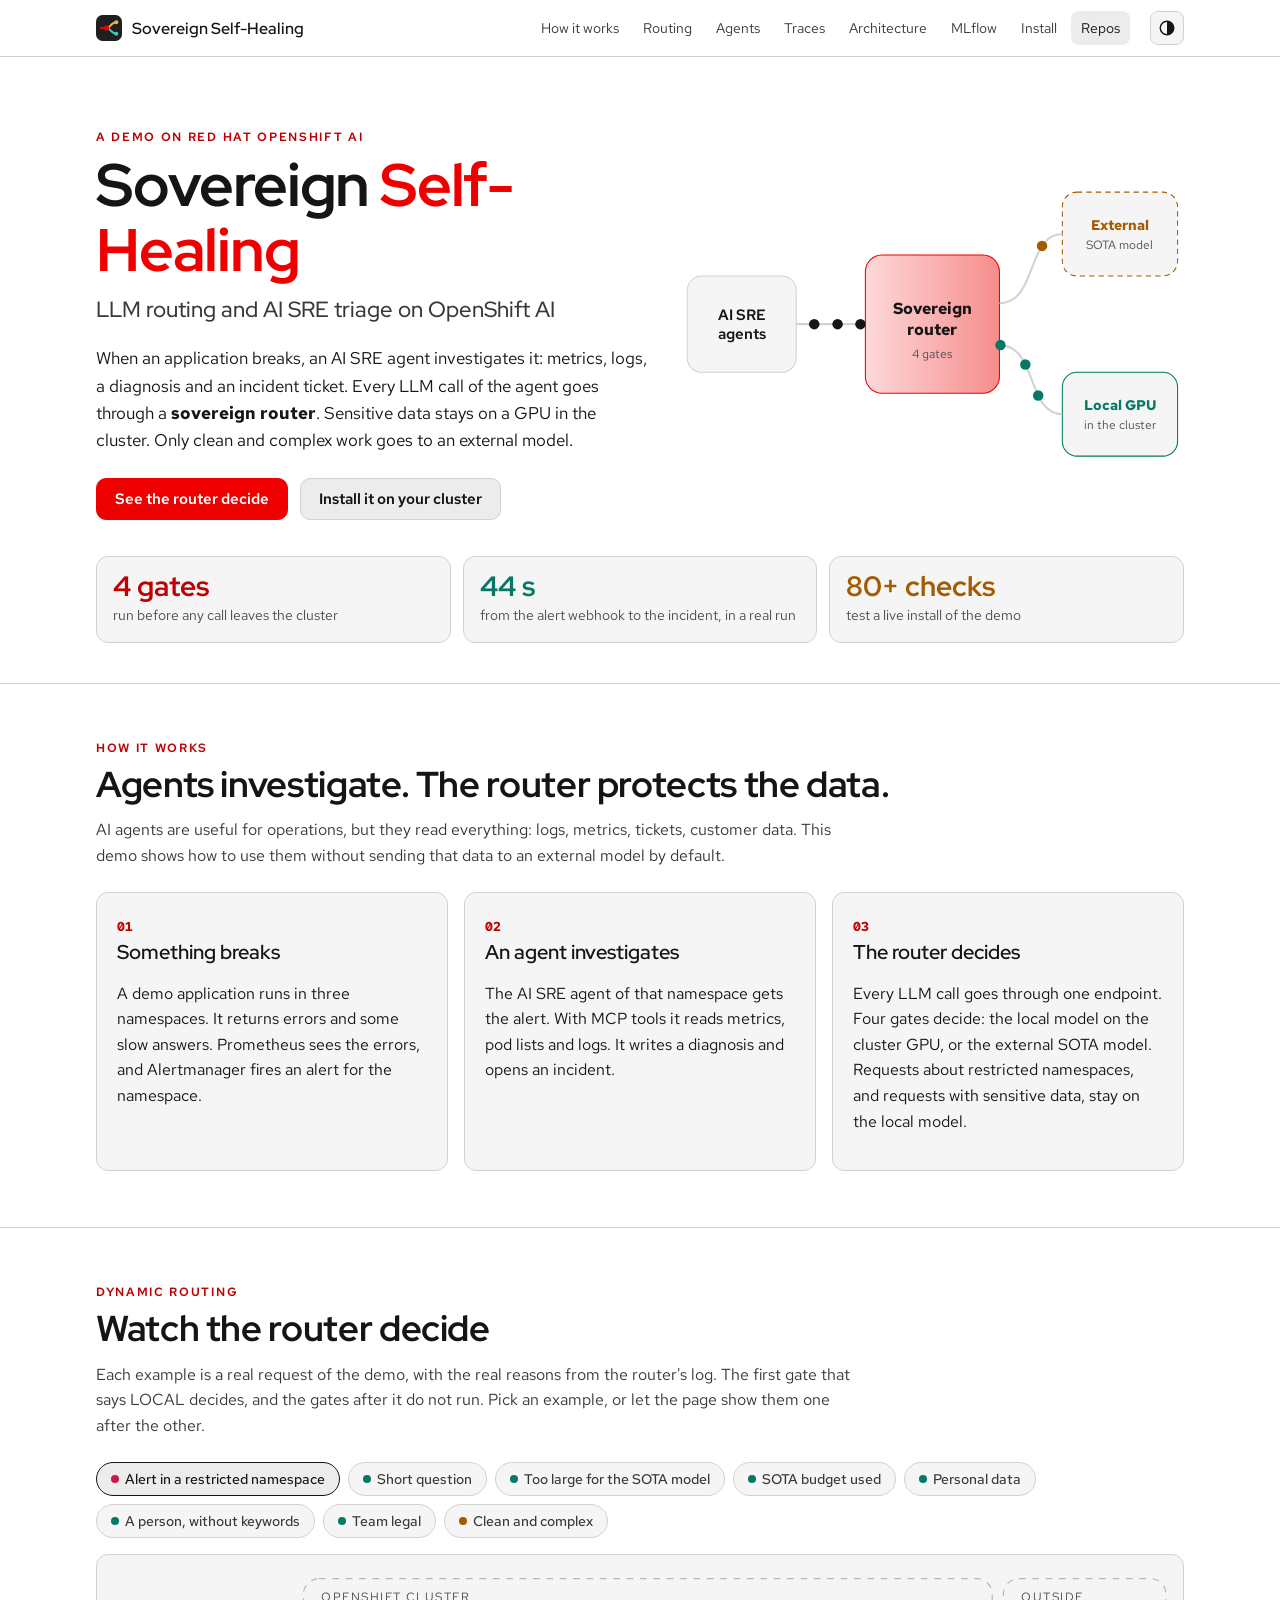
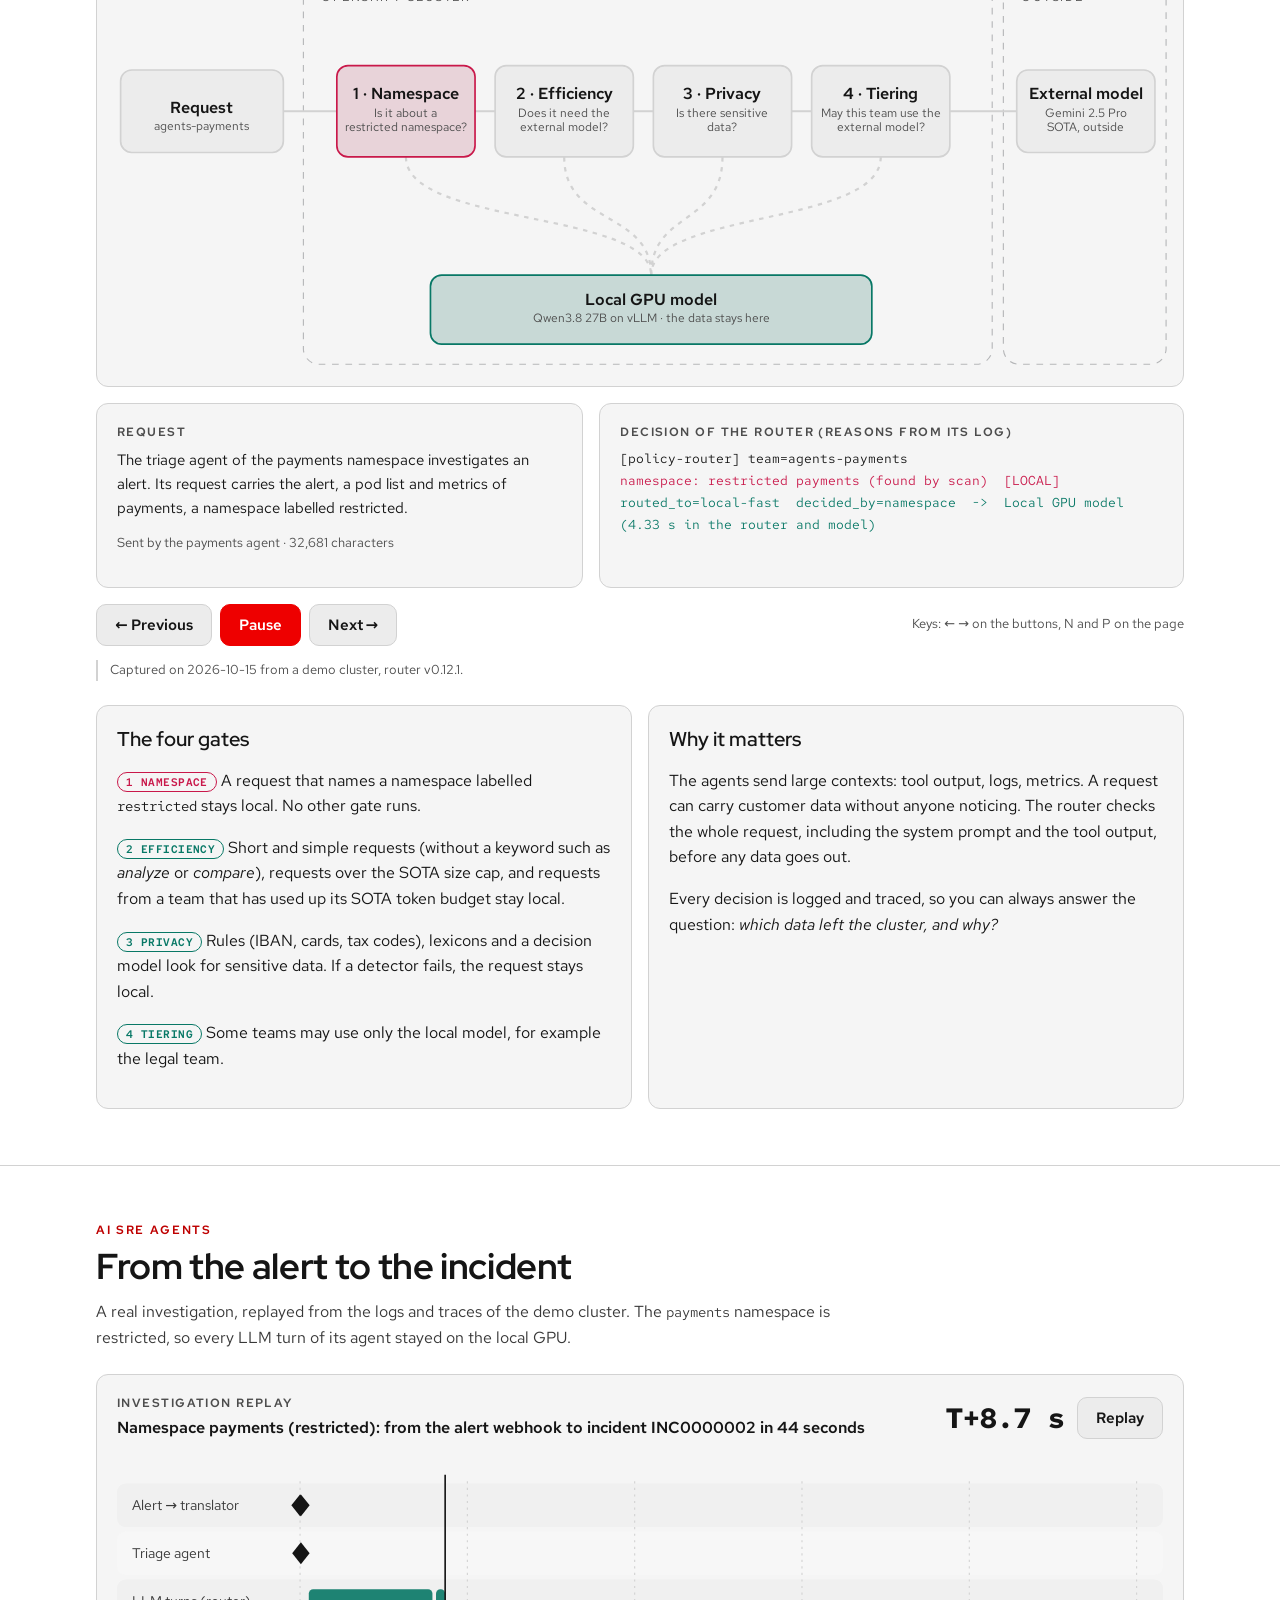
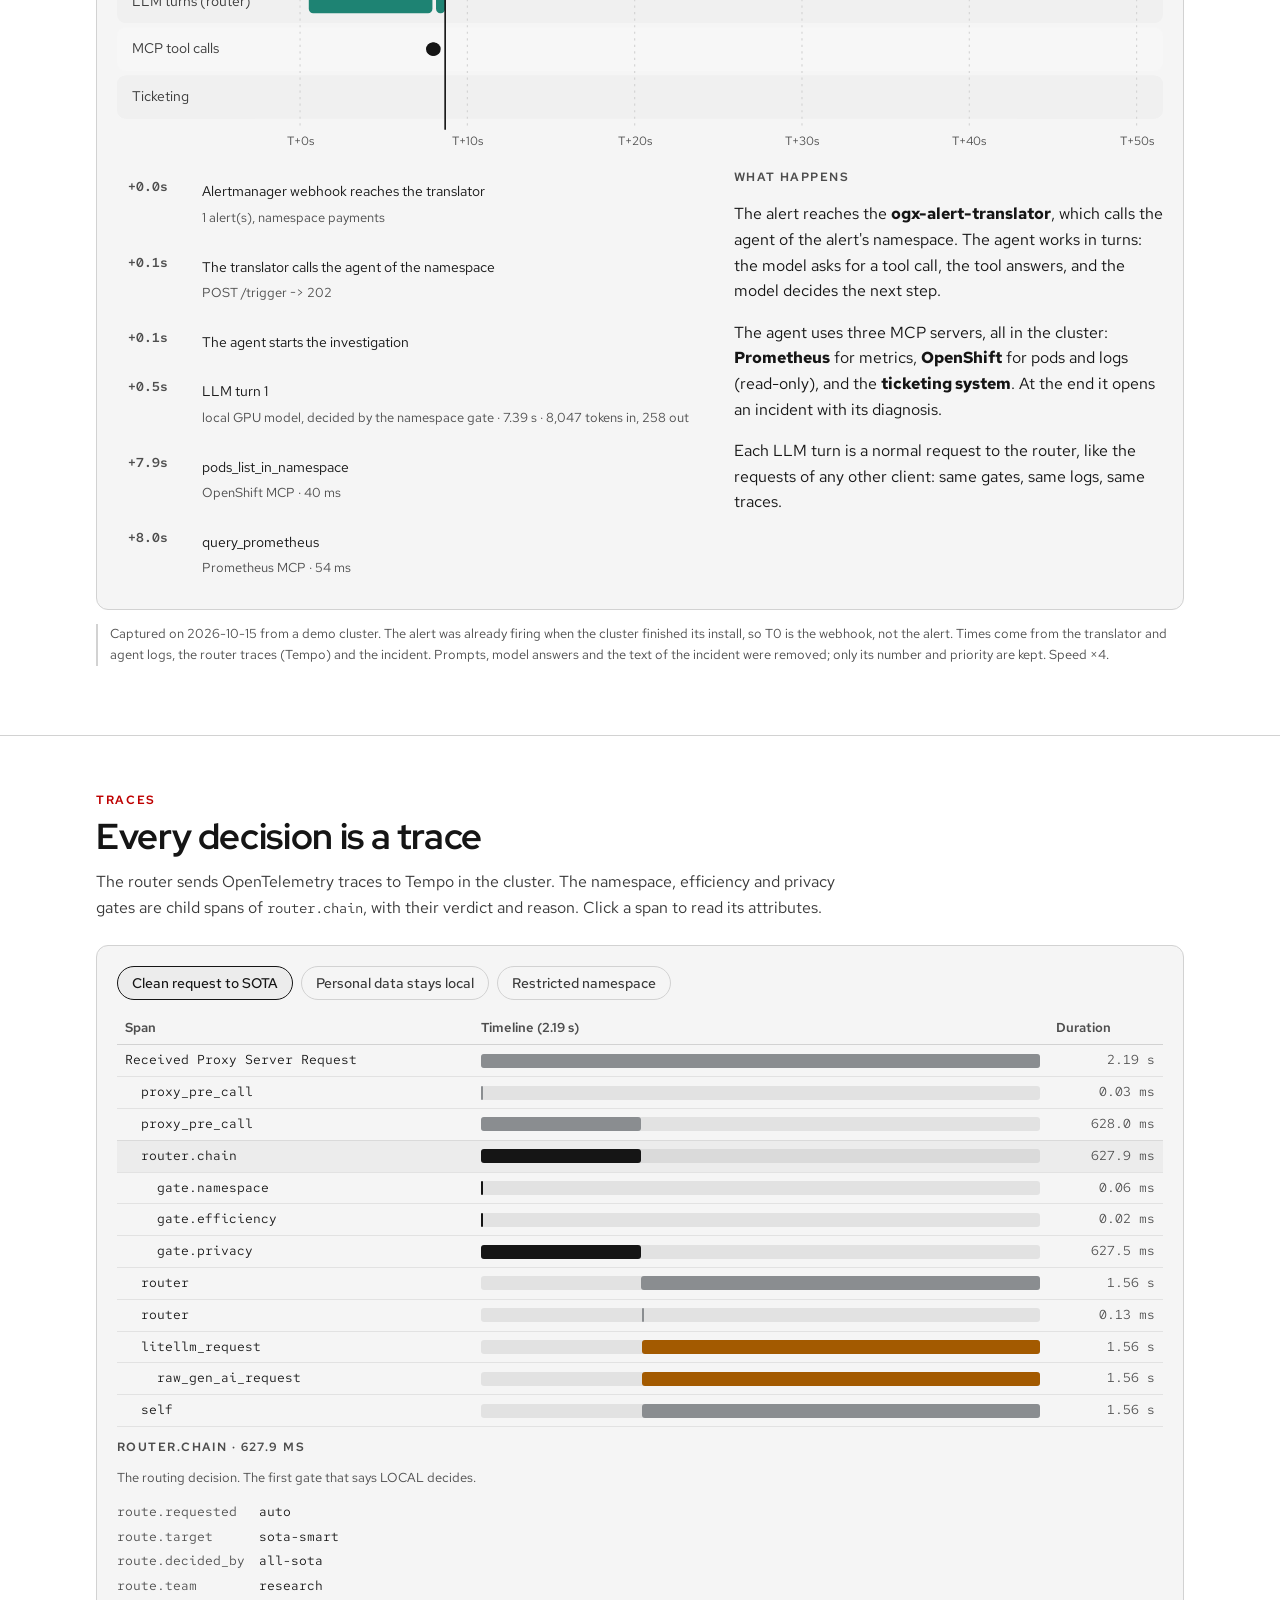
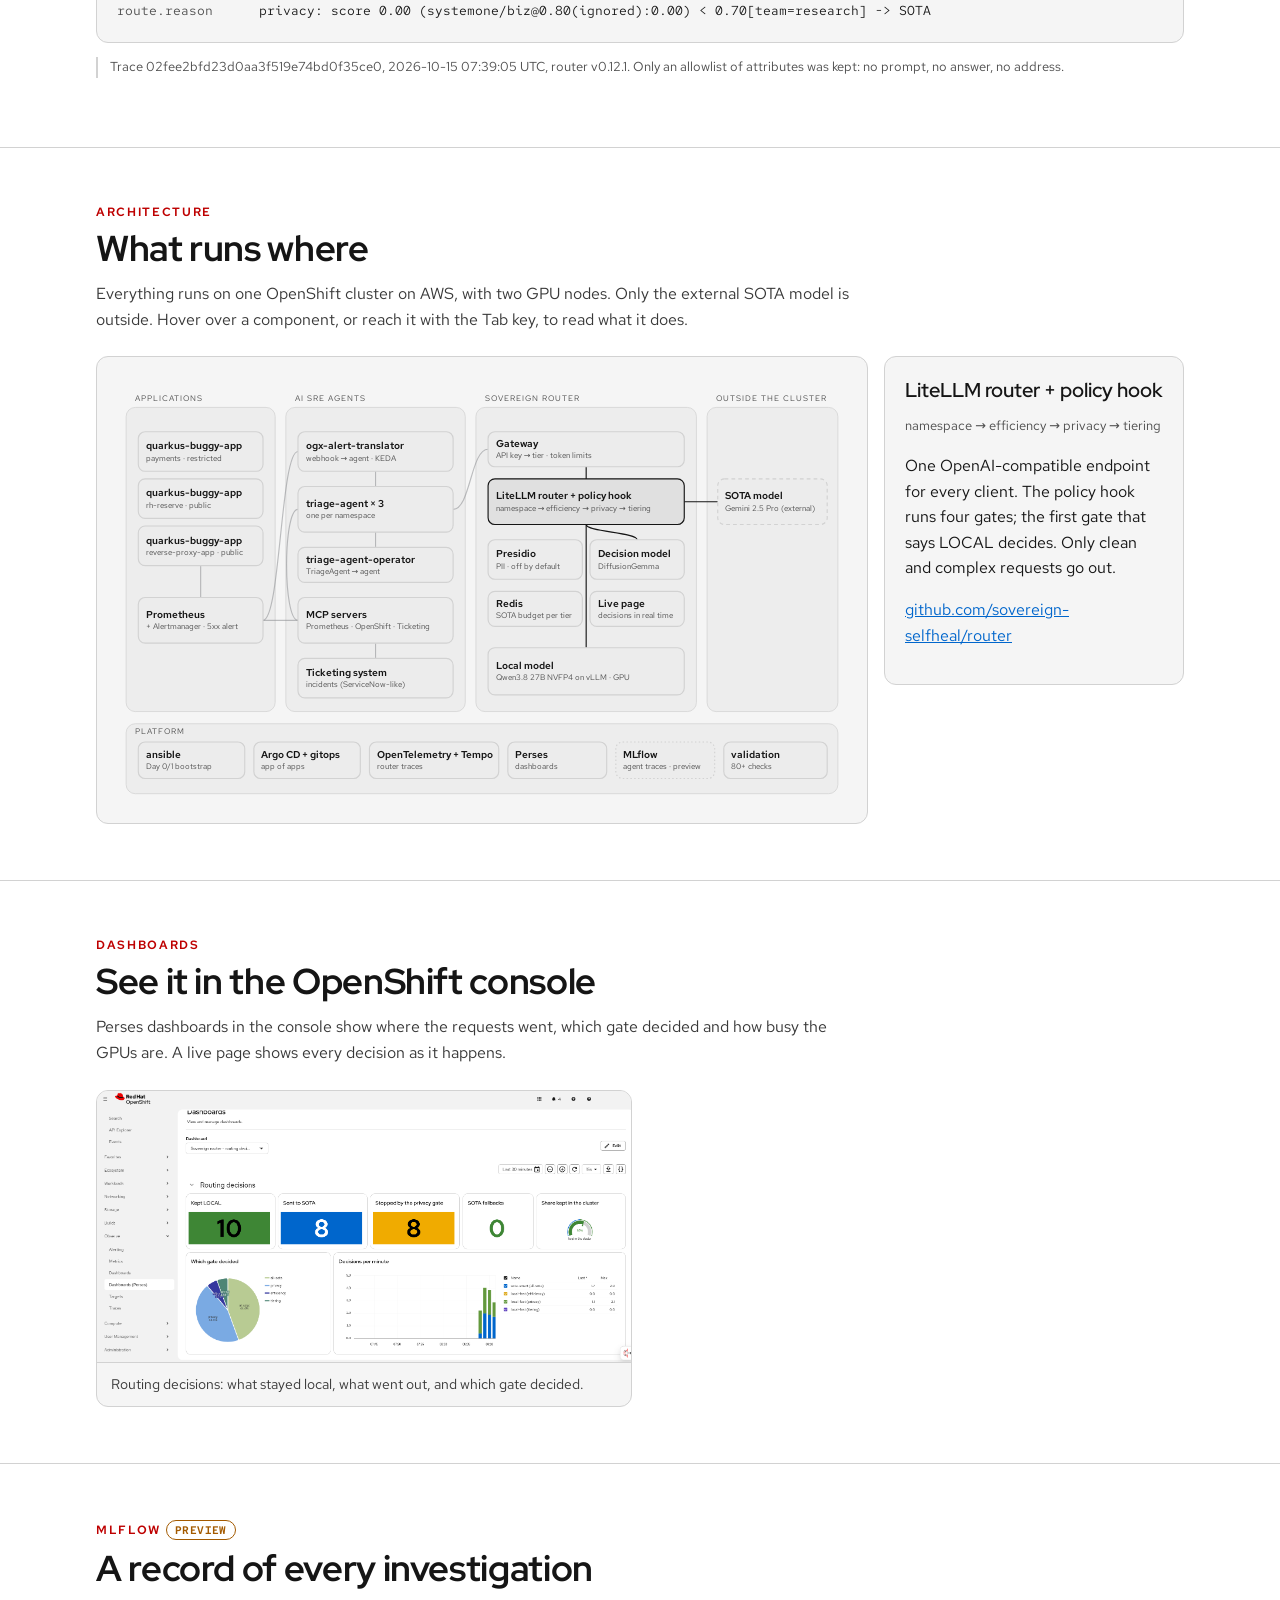
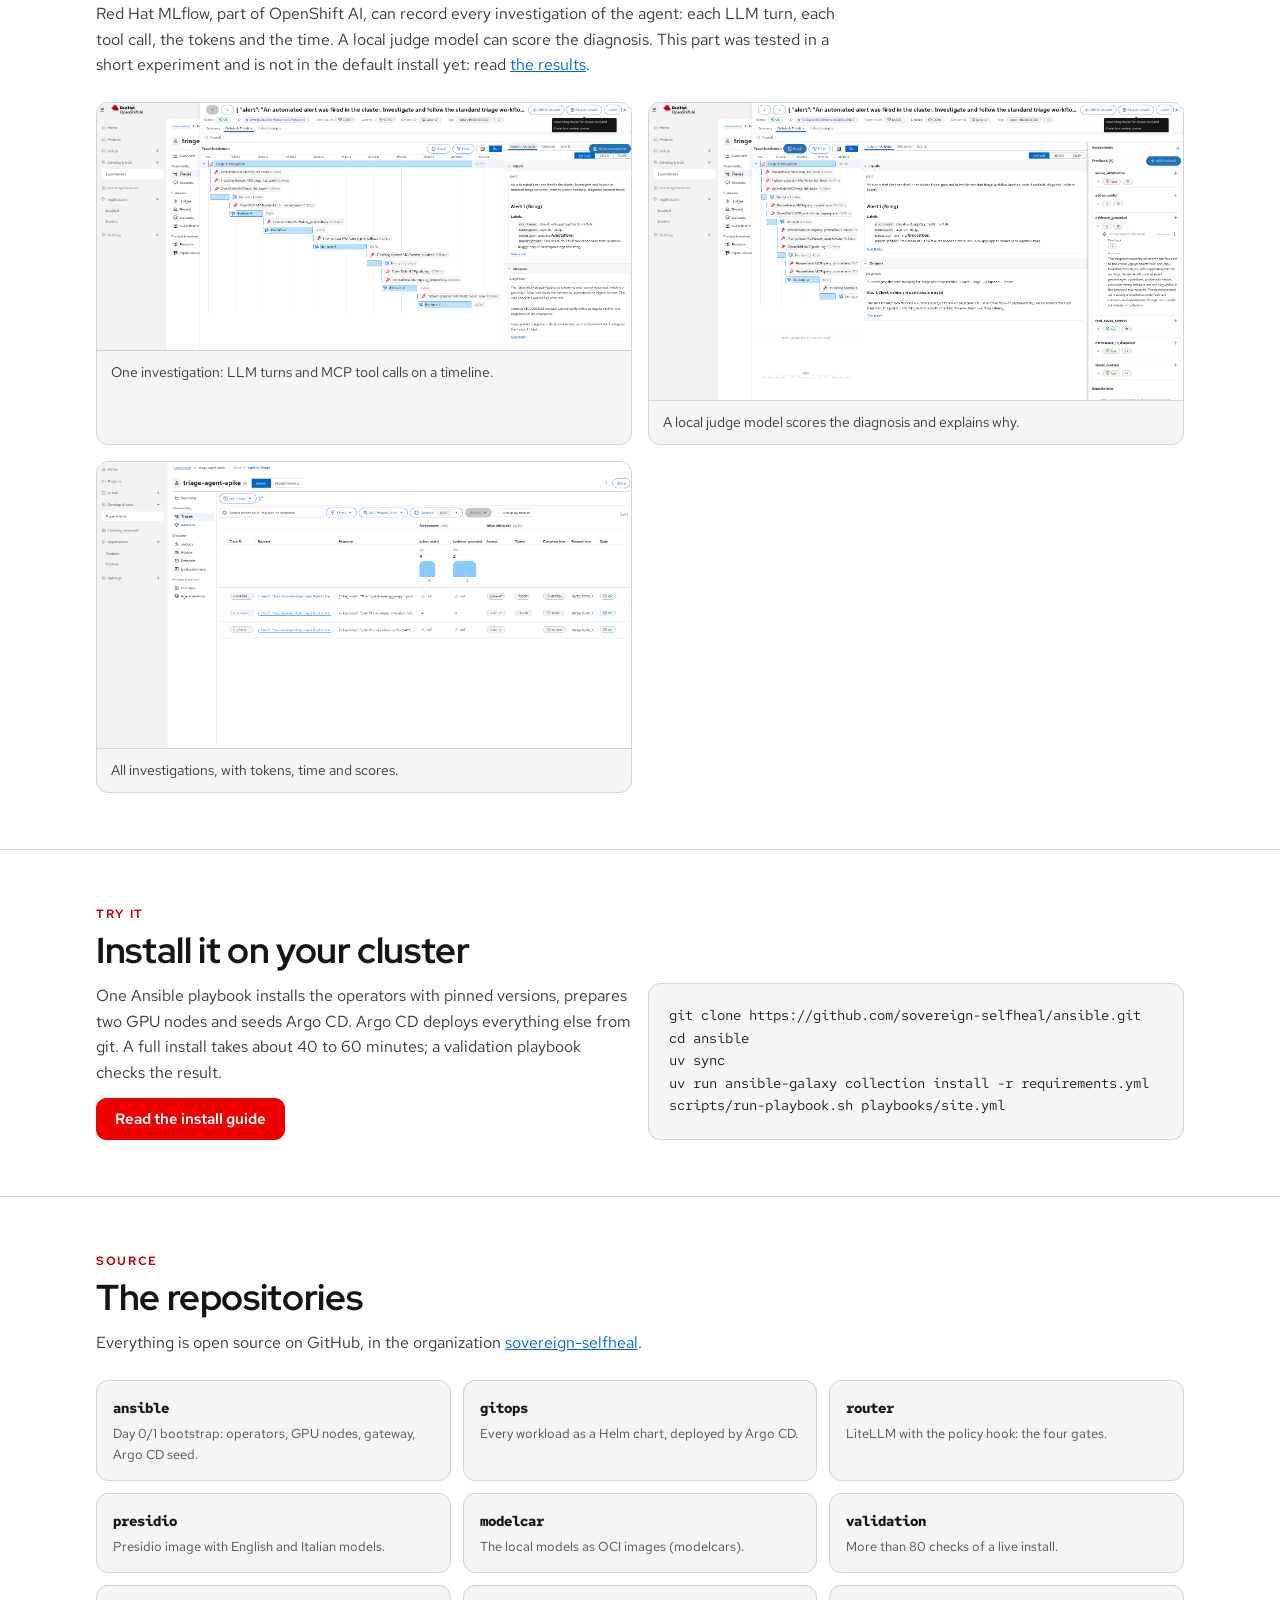
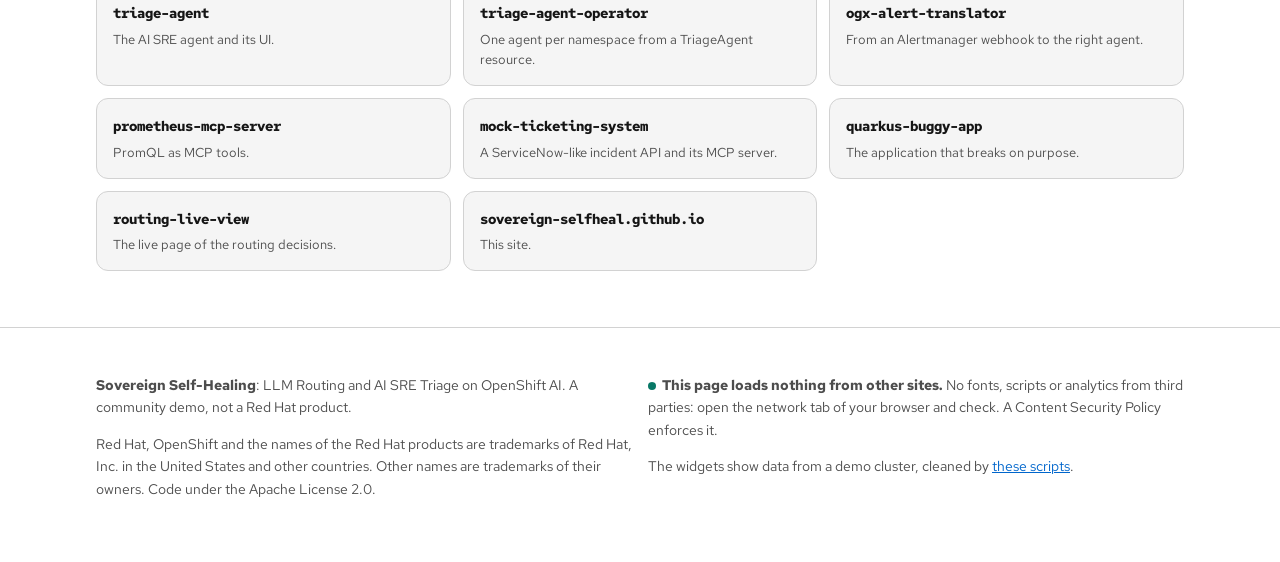
==== commit 11bf62b3: "Correct the facts of the site against the repos and the live cluster A review of every claim against" ====
--- a/index.html
+++ b/index.html
@@ -89,7 +89,7 @@
       <div class="stats">
         <div class="stat accent"><b>4 gates</b><span>run before any call leaves the cluster</span></div>
         <div class="stat local"><b>44 s</b><span>from the alert webhook to the incident, in a real run</span></div>
-        <div class="stat sota"><b>85 checks</b><span>validate every new install of the demo</span></div>
+        <div class="stat sota"><b>80+ checks</b><span>test a live install of the demo</span></div>
       </div>
     </div>
   </div>
@@ -97,12 +97,12 @@
   <section id="story" class="story">
     <div class="wrap">
       <p class="eyebrow">How it works</p>
-      <h2>Agents fix the platform. The router protects the data.</h2>
+      <h2>Agents investigate. The router protects the data.</h2>
       <p class="intro">AI agents are useful for operations, but they read everything: logs, metrics, tickets, customer data. This demo shows how to use them without sending that data to an external model by default.</p>
       <div class="cols-3">
-        <div class="card"><span class="num">01</span><h3>Something breaks</h3><p>A demo application runs in three namespaces. It returns errors and slow answers. Prometheus sees it, and Alertmanager fires an alert for the namespace.</p></div>
+        <div class="card"><span class="num">01</span><h3>Something breaks</h3><p>A demo application runs in three namespaces. It returns errors and some slow answers. Prometheus sees the errors, and Alertmanager fires an alert for the namespace.</p></div>
         <div class="card"><span class="num">02</span><h3>An agent investigates</h3><p>The AI SRE agent of that namespace gets the alert. With MCP tools it reads metrics, pod lists and logs. It writes a diagnosis and opens an incident.</p></div>
-        <div class="card"><span class="num">03</span><h3>The router decides</h3><p>Every LLM call goes through one endpoint. Four gates decide: the local model on the cluster GPU, or the external SOTA model. Restricted namespaces and sensitive data never go out.</p></div>
+        <div class="card"><span class="num">03</span><h3>The router decides</h3><p>Every LLM call goes through one endpoint. Four gates decide: the local model on the cluster GPU, or the external SOTA model. Requests about restricted namespaces, and requests with sensitive data, stay on the local model.</p></div>
       </div>
     </div>
   </section>
@@ -111,7 +111,7 @@
     <div class="wrap">
       <p class="eyebrow">Dynamic routing</p>
       <h2>Watch the router decide</h2>
-      <p class="intro">Each example is a real request of the demo, with the real decision line of the router. The first gate that says LOCAL decides, and the gates after it do not run. Pick an example, or let the page show them one after the other.</p>
+      <p class="intro">Each example is a real request of the demo, with the real reasons from the router's log. The first gate that says LOCAL decides, and the gates after it do not run. Pick an example, or let the page show them one after the other.</p>
       <div class="sim" id="sim">
         <div class="chips" role="group" aria-label="Example requests"></div>
         <div class="stage" aria-describedby="sim-meta"></div>
@@ -130,9 +130,9 @@
       <div class="cols-2" style="margin-top:24px">
         <div class="card">
           <h3 style="margin-top:0">The four gates</h3>
-          <p><span class="tag restricted">1 NAMESPACE</span> A request about a namespace labelled <code>restricted</code> stays local. No other gate runs.</p>
-          <p><span class="tag local">2 EFFICIENCY</span> Short requests, requests over the SOTA size cap and requests from a team that has used up its SOTA token budget stay local.</p>
-          <p><span class="tag local">3 PRIVACY</span> Rules (IBAN, cards, tax codes), lexicons, Presidio and a small decision model look for sensitive data. If a detector fails, the request stays local.</p>
+          <p><span class="tag restricted">1 NAMESPACE</span> A request that names a namespace labelled <code>restricted</code> stays local. No other gate runs.</p>
+          <p><span class="tag local">2 EFFICIENCY</span> Short and simple requests (without a keyword such as <i>analyze</i> or <i>compare</i>), requests over the SOTA size cap, and requests from a team that has used up its SOTA token budget stay local.</p>
+          <p><span class="tag local">3 PRIVACY</span> Rules (IBAN, cards, tax codes), lexicons and a decision model look for sensitive data. If a detector fails, the request stays local.</p>
           <p><span class="tag local">4 TIERING</span> Some teams may use only the local model, for example the legal team.</p>
         </div>
         <div class="card">
@@ -148,7 +148,7 @@
     <div class="wrap">
       <p class="eyebrow">AI SRE agents</p>
       <h2>From the alert to the incident</h2>
-      <p class="intro">A real investigation, replayed from the logs and traces of the demo cluster. The namespace <code>payments</code> is restricted, so every LLM turn of its agent stayed on the local GPU.</p>
+      <p class="intro">A real investigation, replayed from the logs and traces of the demo cluster. The <code>payments</code> namespace is restricted, so every LLM turn of its agent stayed on the local GPU.</p>
       <div class="card" id="replay">
         <div class="replay-head">
           <div>
@@ -165,7 +165,7 @@
           <ol class="events" id="replay-events" aria-label="Events of the investigation"></ol>
           <div>
             <p class="panel-title">What happens</p>
-            <p>The alert reaches the <b>ogx-alert-translator</b>, which calls the agent of the alert's namespace. The agent works in turns: the model asks for tools, the tools answer, and the model asks again.</p>
+            <p>The alert reaches the <b>ogx-alert-translator</b>, which calls the agent of the alert's namespace. The agent works in turns: the model asks for a tool call, the tool answers, and the model decides the next step.</p>
             <p>The agent uses three MCP servers, all in the cluster: <b>Prometheus</b> for metrics, <b>OpenShift</b> for pods and logs (read-only), and the <b>ticketing system</b>. At the end it opens an incident with its diagnosis.</p>
             <p>Each LLM turn is a normal request to the router, like the requests of any other client: same gates, same logs, same traces.</p>
           </div>
@@ -179,7 +179,7 @@
     <div class="wrap">
       <p class="eyebrow">Traces</p>
       <h2>Every decision is a trace</h2>
-      <p class="intro">The router sends OpenTelemetry traces to Tempo in the cluster. The gates are child spans of <code>router.chain</code>, with their verdict and reason. Click a span to read its attributes.</p>
+      <p class="intro">The router sends OpenTelemetry traces to Tempo in the cluster. The namespace, efficiency and privacy gates are child spans of <code>router.chain</code>, with their verdict and reason. Click a span to read its attributes.</p>
       <div class="card" id="waterfall">
         <div class="tabs" role="group" aria-label="Traces"></div>
         <div style="overflow-x:auto"><table class="wf" id="wf-table"></table></div>
@@ -222,7 +222,7 @@
     <div class="wrap">
       <p class="eyebrow">MLflow <span class="tag preview">PREVIEW</span></p>
       <h2>A record of every investigation</h2>
-      <p class="intro">Red Hat MLflow, part of OpenShift AI, can record every investigation of the agent: each LLM turn, each tool call, the tokens and the time. A local judge model can score the diagnosis. This part was tested in a spike and is not in the default install yet: read <a href="https://github.com/sovereign-selfheal/gitops/blob/main/docs/mlflow/README.md">the results of the spike</a>.</p>
+      <p class="intro">Red Hat MLflow, part of OpenShift AI, can record every investigation of the agent: each LLM turn, each tool call, the tokens and the time. A local judge model can score the diagnosis. This part was tested in a short experiment and is not in the default install yet: read <a href="https://github.com/sovereign-selfheal/gitops/blob/main/docs/mlflow/README.md">the results</a>.</p>
       <div class="gallery">
         <figure>
           <img src="img/mlflow/14-trace-timeline-full.png" alt="MLflow trace of one investigation: seven LLM turns and the MCP tool calls between them, on a timeline of 48 seconds" width="1853" height="859" loading="lazy">
@@ -269,7 +269,7 @@
         <a class="repo" href="https://github.com/sovereign-selfheal/router"><b>router</b><span>LiteLLM with the policy hook: the four gates.</span></a>
         <a class="repo" href="https://github.com/sovereign-selfheal/presidio"><b>presidio</b><span>Presidio image with English and Italian models.</span></a>
         <a class="repo" href="https://github.com/sovereign-selfheal/modelcar"><b>modelcar</b><span>The local models as OCI images (modelcars).</span></a>
-        <a class="repo" href="https://github.com/sovereign-selfheal/validation"><b>validation</b><span>85 checks of a live install.</span></a>
+        <a class="repo" href="https://github.com/sovereign-selfheal/validation"><b>validation</b><span>More than 80 checks of a live install.</span></a>
         <a class="repo" href="https://github.com/sovereign-selfheal/triage-agent"><b>triage-agent</b><span>The AI SRE agent and its UI.</span></a>
         <a class="repo" href="https://github.com/sovereign-selfheal/triage-agent-operator"><b>triage-agent-operator</b><span>One agent per namespace from a TriageAgent resource.</span></a>
         <a class="repo" href="https://github.com/sovereign-selfheal/ogx-alert-translator"><b>ogx-alert-translator</b><span>From an Alertmanager webhook to the right agent.</span></a>
@@ -287,11 +287,11 @@
   <div class="wrap cols-2">
     <div>
       <p><b>Sovereign Self-Healing</b>: LLM Routing and AI SRE Triage on OpenShift AI. A community demo, not a Red Hat product.</p>
-      <p>Red Hat, OpenShift and the Red Hat OpenShift AI product names are trademarks of Red Hat, Inc. Other names are trademarks of their owners. Code under the Apache License 2.0.</p>
+      <p>Red Hat, OpenShift and the names of the Red Hat products are trademarks of Red Hat, Inc. in the United States and other countries. Other names are trademarks of their owners. Code under the Apache License 2.0.</p>
     </div>
     <div>
       <p><span class="live-dot" aria-hidden="true"></span><b>This page loads nothing from other sites.</b> No fonts, scripts or analytics from third parties: open the network tab of your browser and check. A Content Security Policy enforces it.</p>
-      <p>The data of the widgets comes from a demo cluster, cleaned by <a href="https://github.com/sovereign-selfheal/sovereign-selfheal.github.io/tree/main/tools">these scripts</a>.</p>
+      <p>The widgets show data from a demo cluster, cleaned by <a href="https://github.com/sovereign-selfheal/sovereign-selfheal.github.io/tree/main/tools">these scripts</a>.</p>
     </div>
   </div>
 </footer>
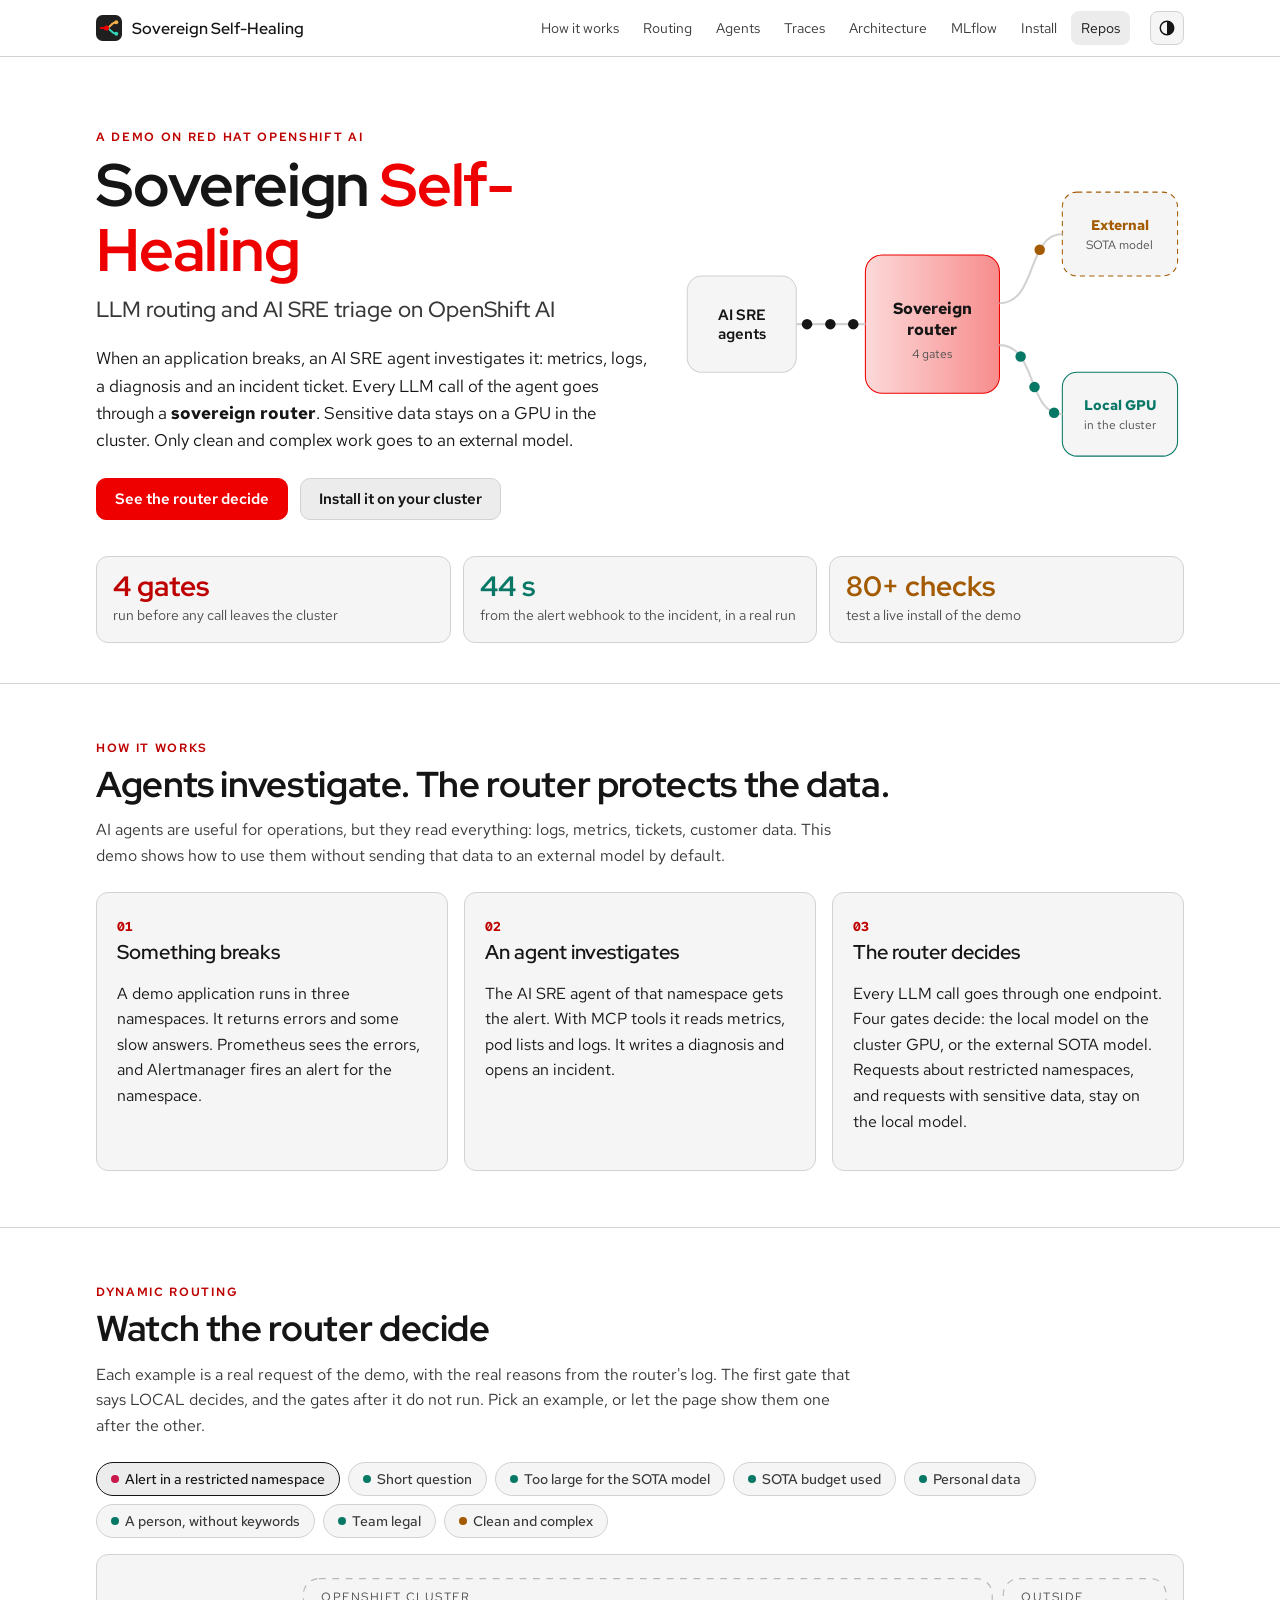
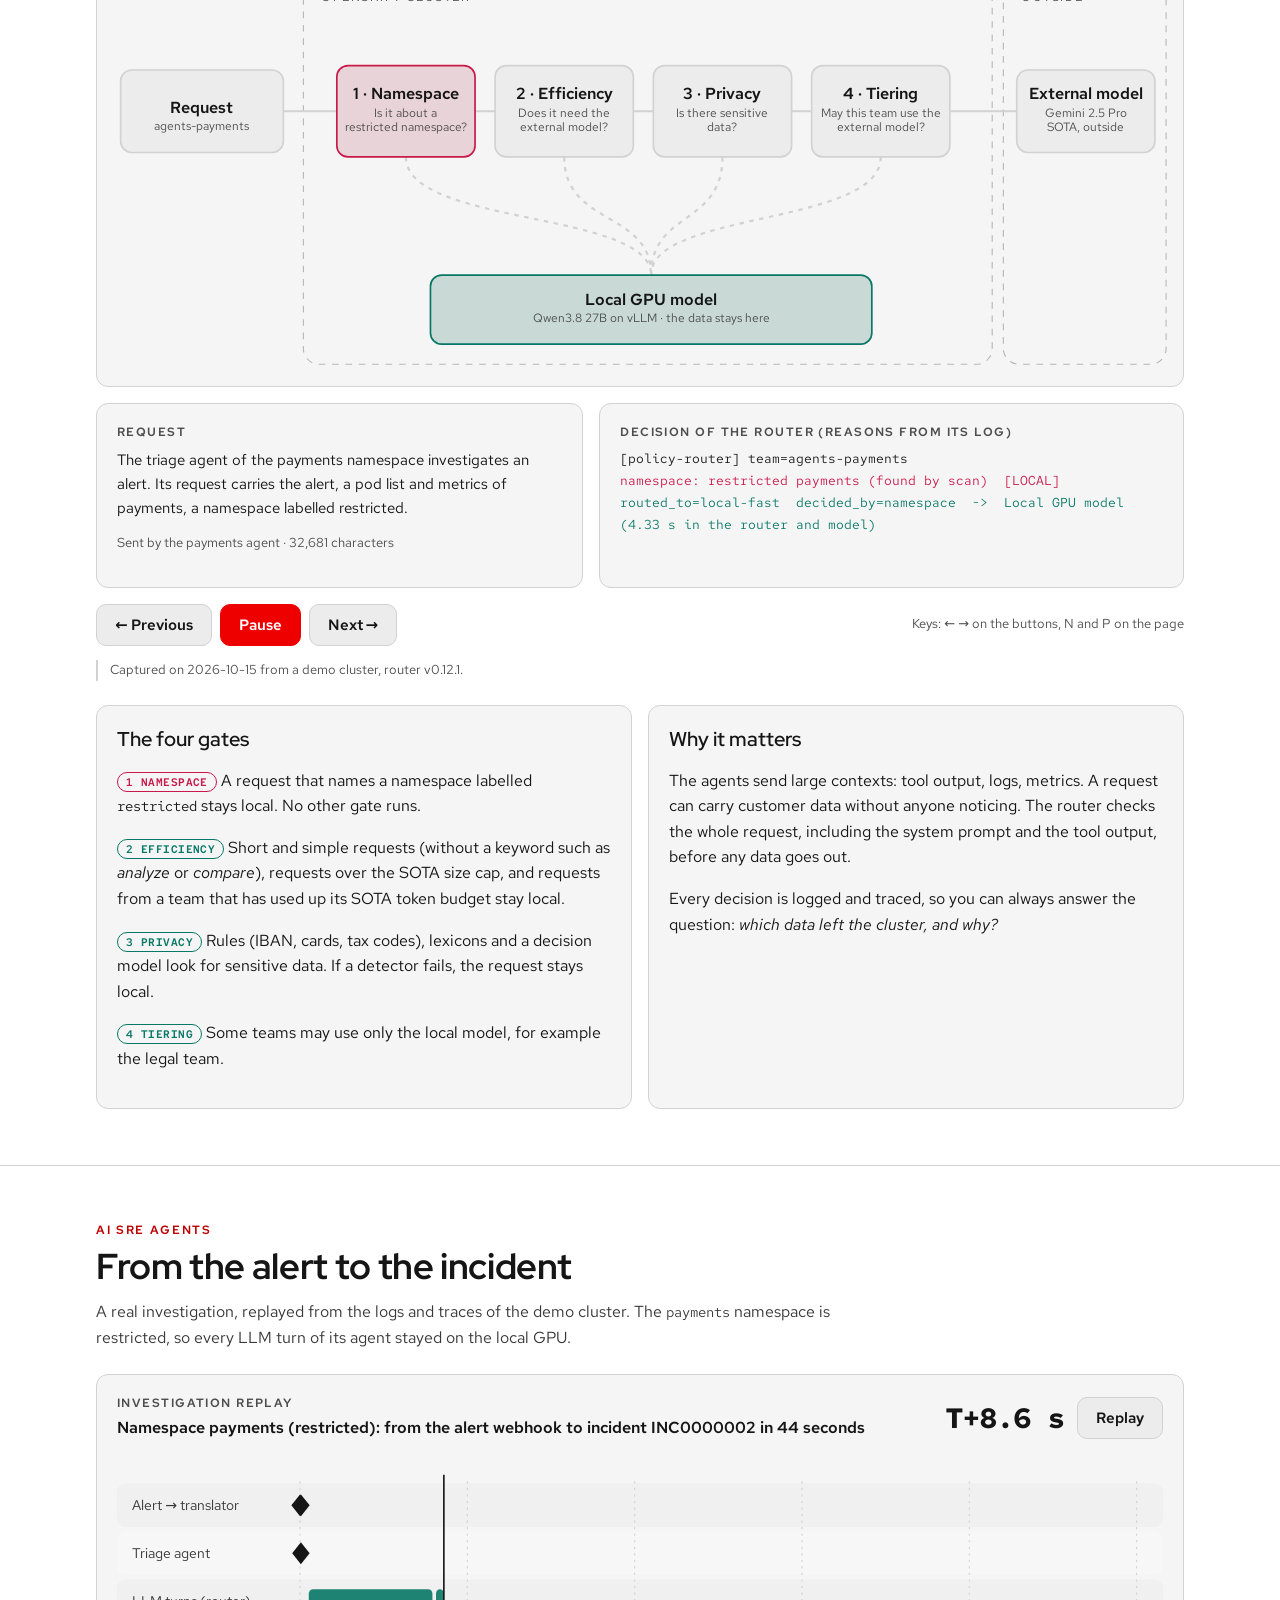
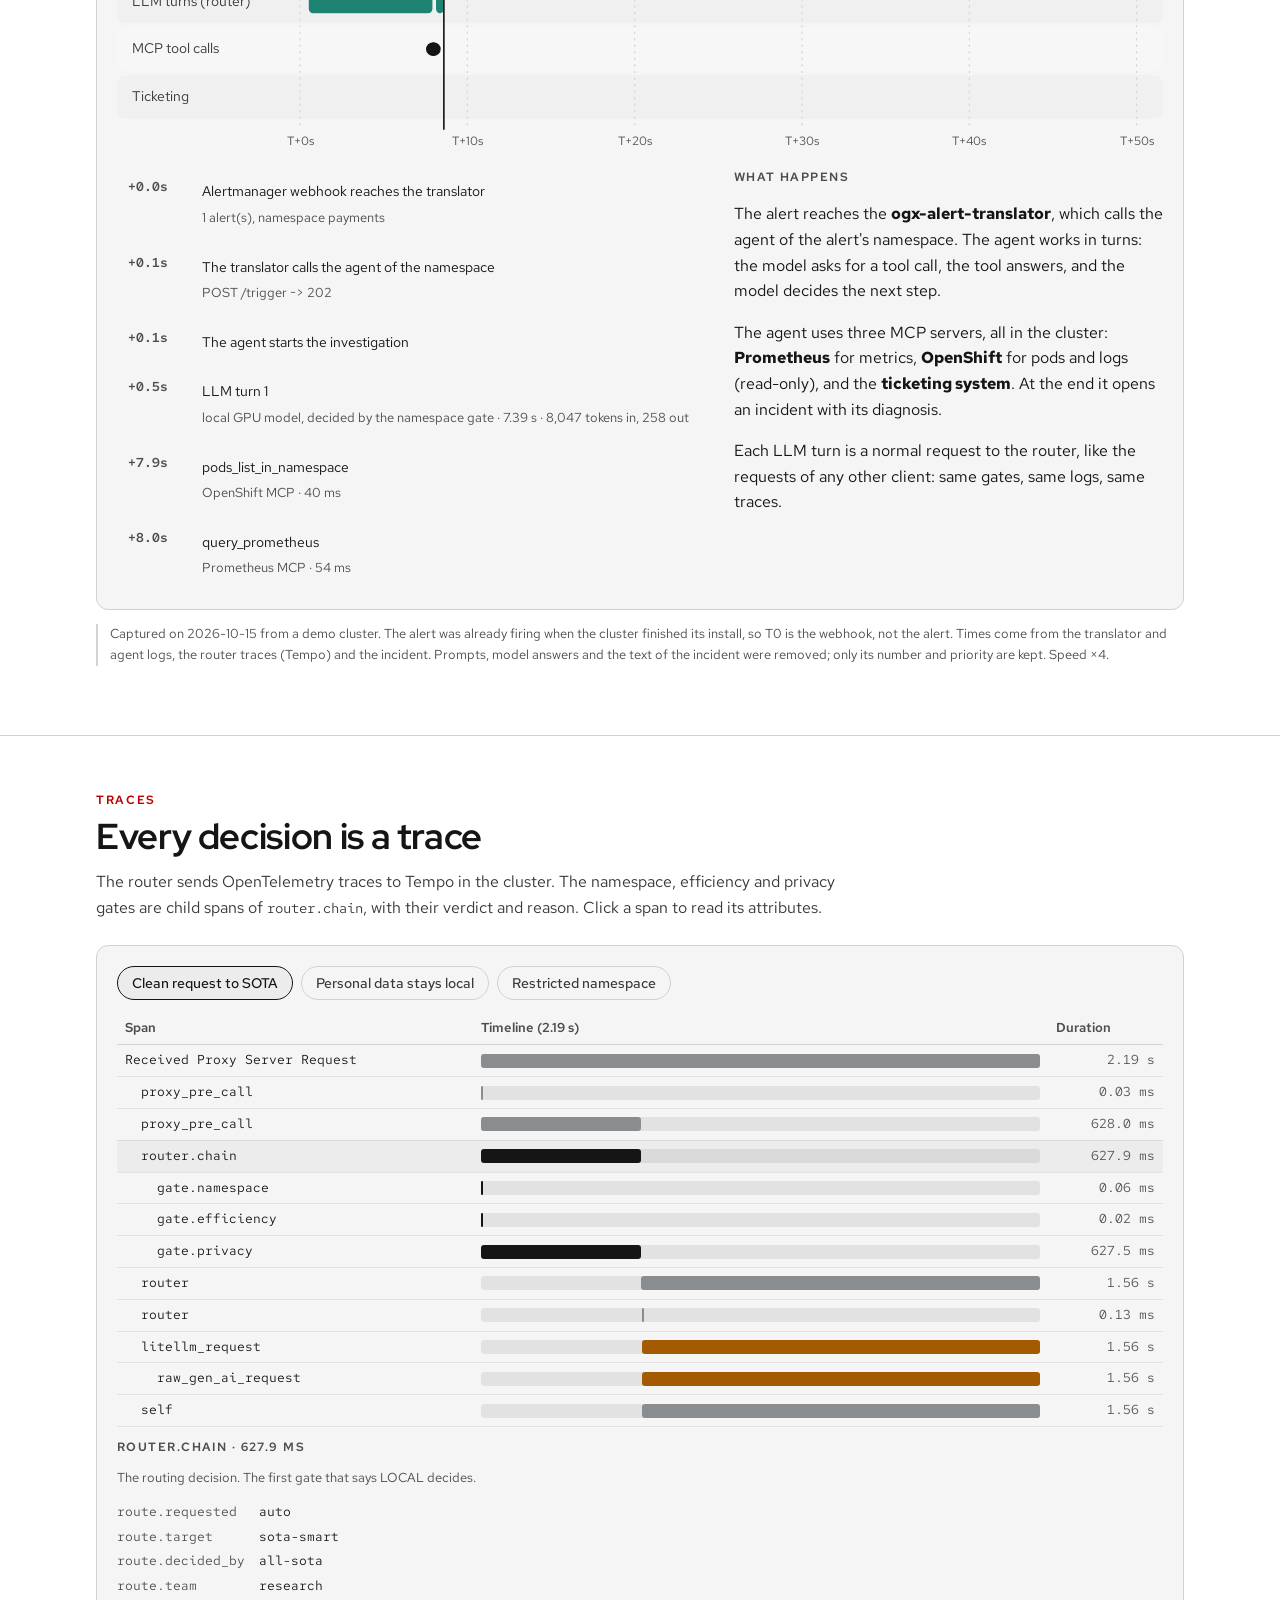
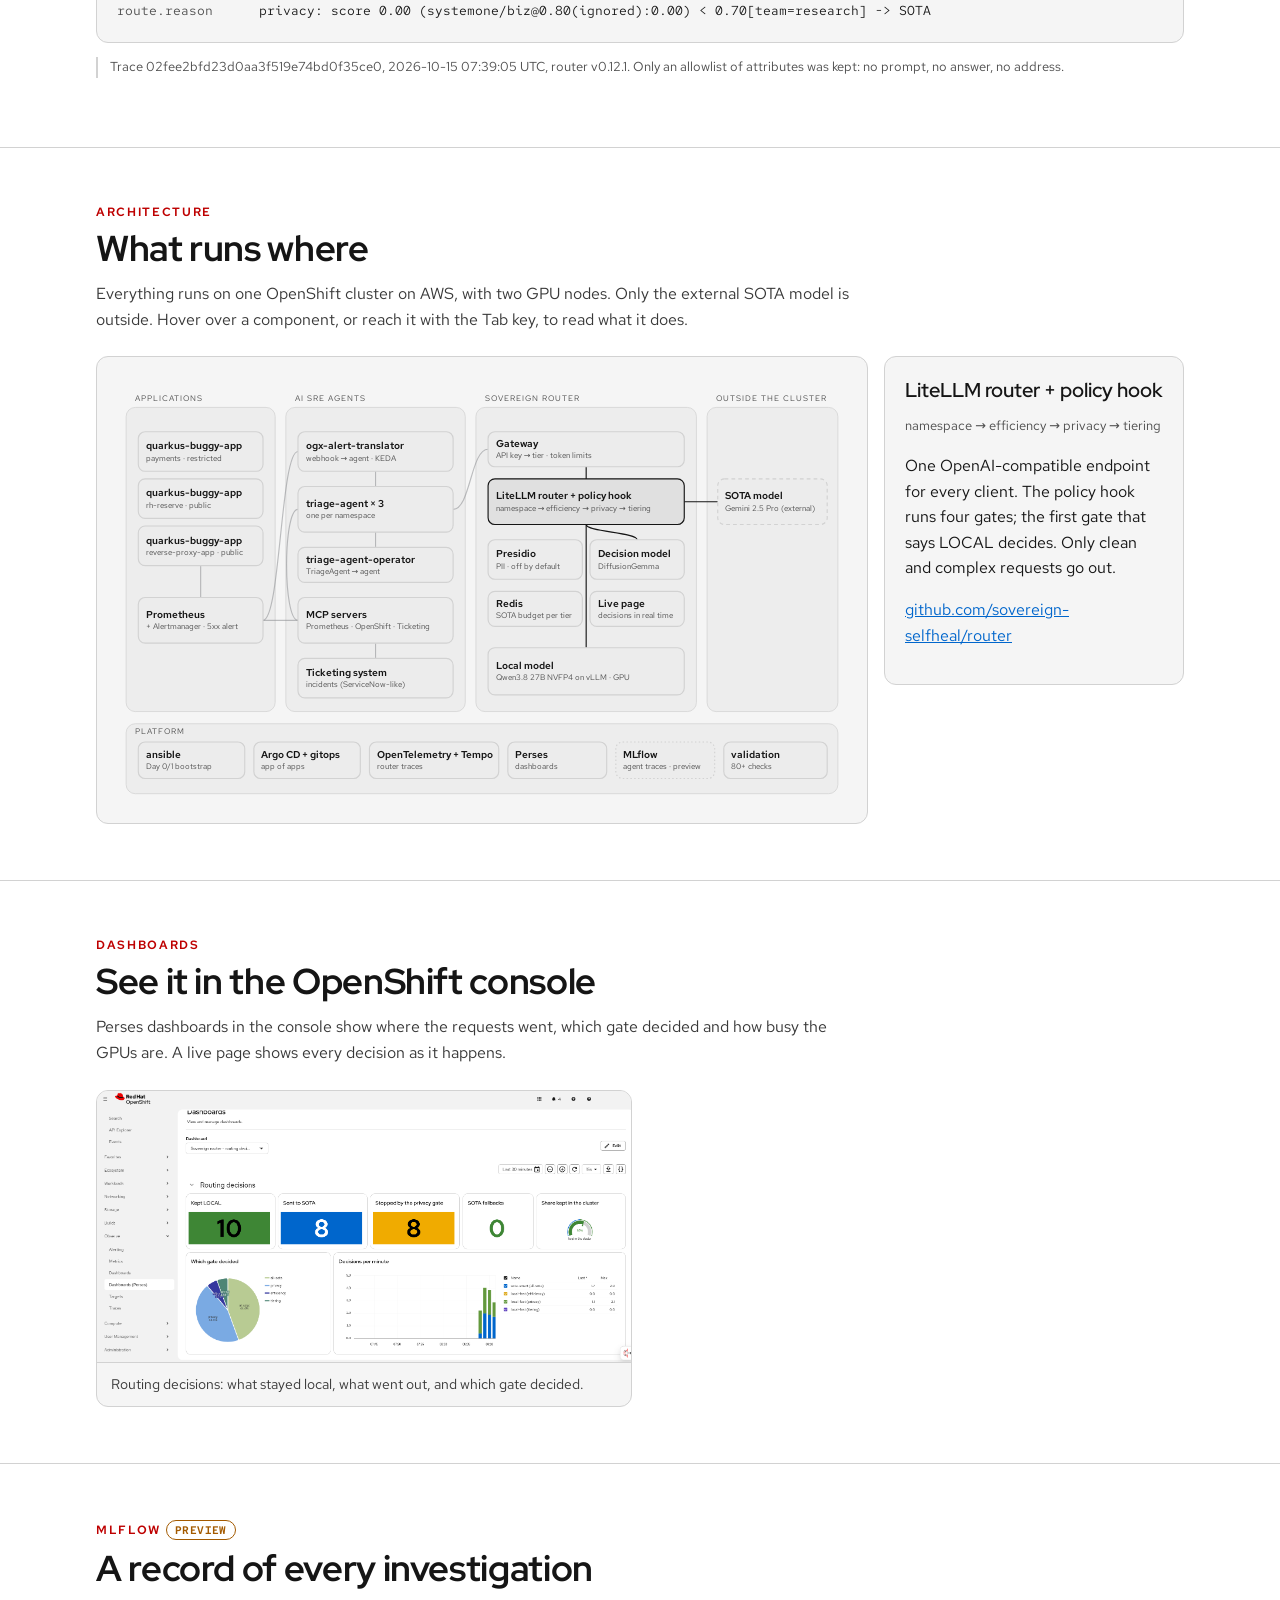
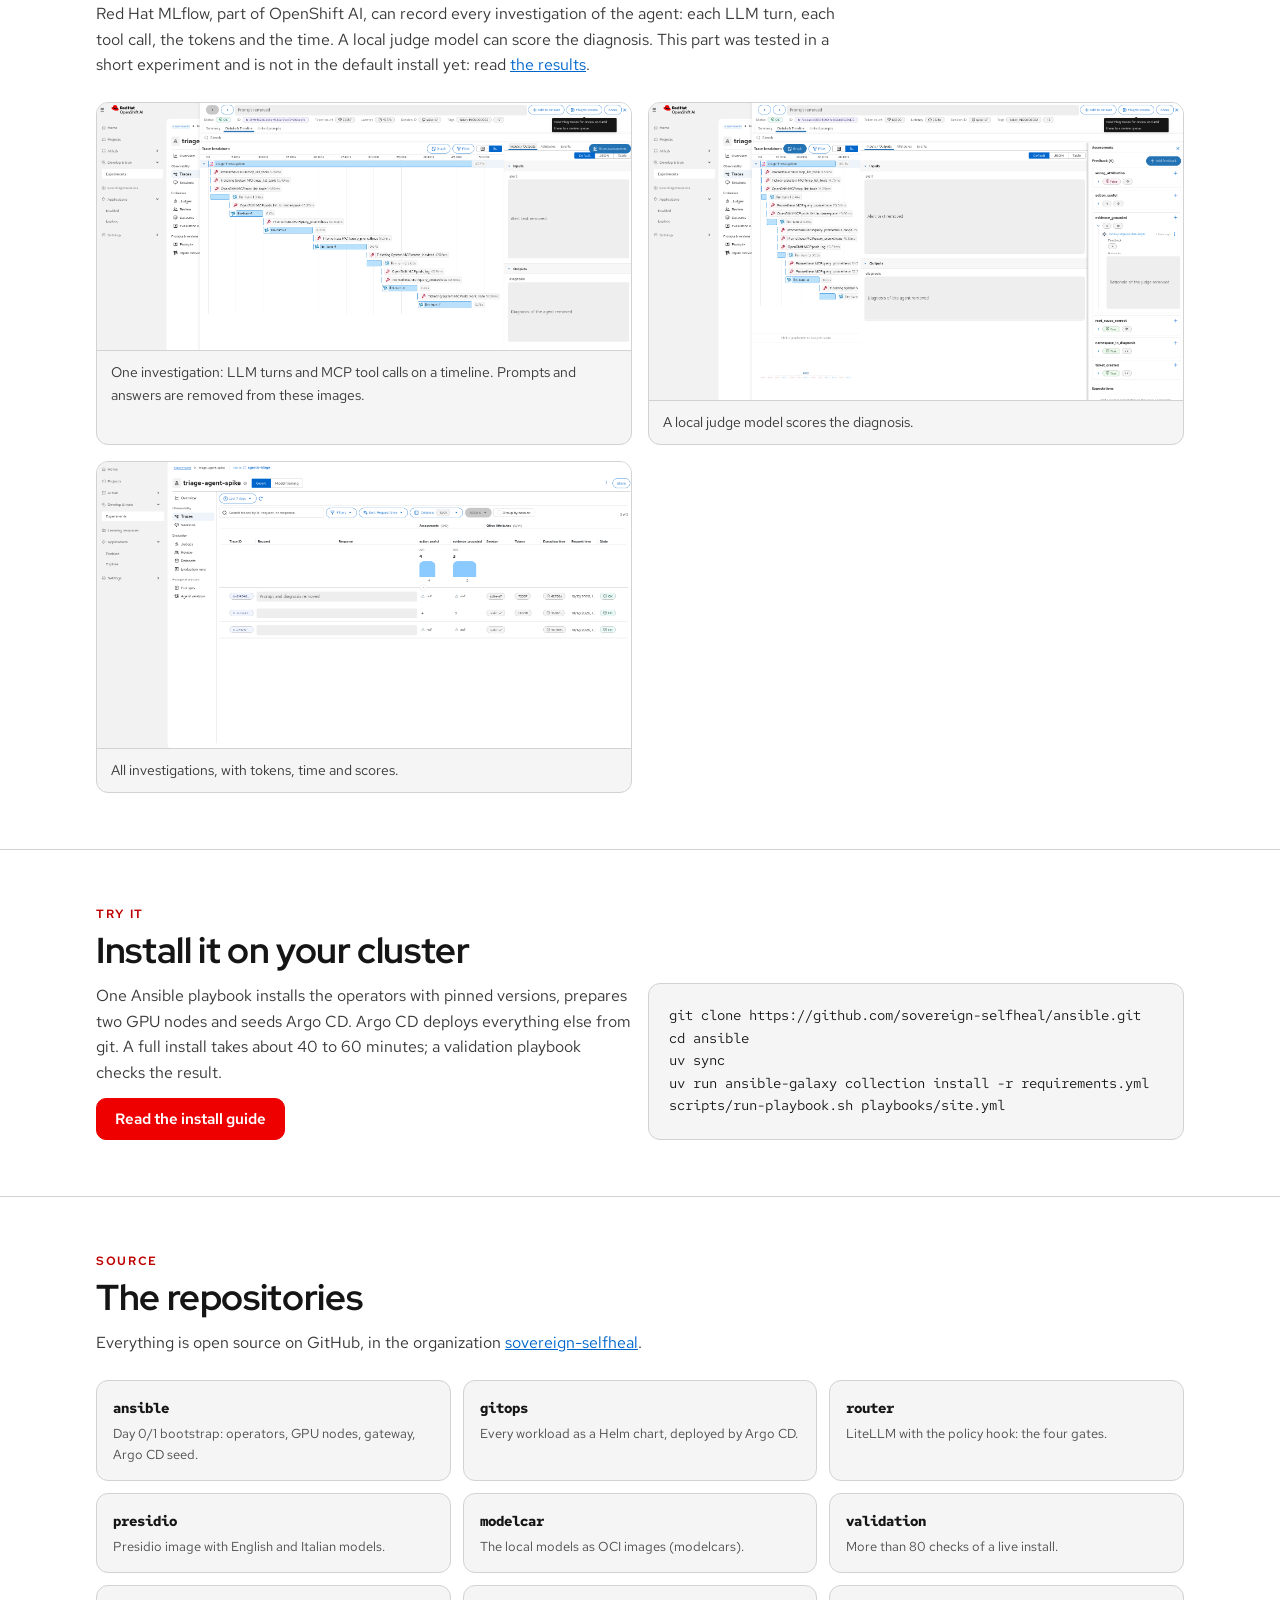
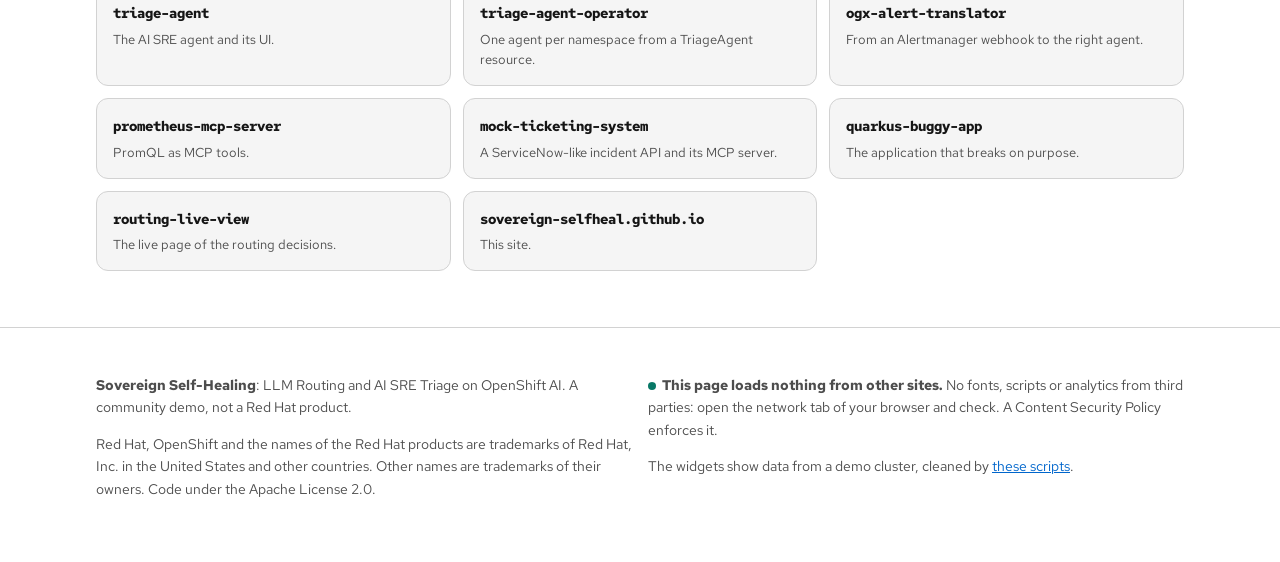
==== commit e16e5a0b: "MLflow screenshots: cover the prompts and the answers The three MLflow images showed the alert promp" ====
--- a/index.html
+++ b/index.html
@@ -226,11 +226,11 @@
       <div class="gallery">
         <figure>
           <img src="img/mlflow/14-trace-timeline-full.png" alt="MLflow trace of one investigation: seven LLM turns and the MCP tool calls between them, on a timeline of 48 seconds" width="1853" height="859" loading="lazy">
-          <figcaption>One investigation: LLM turns and MCP tool calls on a timeline.</figcaption>
+          <figcaption>One investigation: LLM turns and MCP tool calls on a timeline. Prompts and answers are removed from these images.</figcaption>
         </figure>
         <figure>
-          <img src="img/mlflow/17-judge-rationale.png" alt="MLflow assessments of an investigation: root cause correct, ticket created, and the rationale of a local judge model" width="1853" height="1033" loading="lazy">
-          <figcaption>A local judge model scores the diagnosis and explains why.</figcaption>
+          <img src="img/mlflow/17-judge-rationale.png" alt="MLflow assessments of an investigation by a local judge model: root cause correct, ticket created; the texts are removed" width="1853" height="1033" loading="lazy">
+          <figcaption>A local judge model scores the diagnosis.</figcaption>
         </figure>
         <figure>
           <img src="img/mlflow/12-traces-list.png" alt="MLflow list of agent traces with tokens, execution time and assessment averages" width="1824" height="979" loading="lazy">
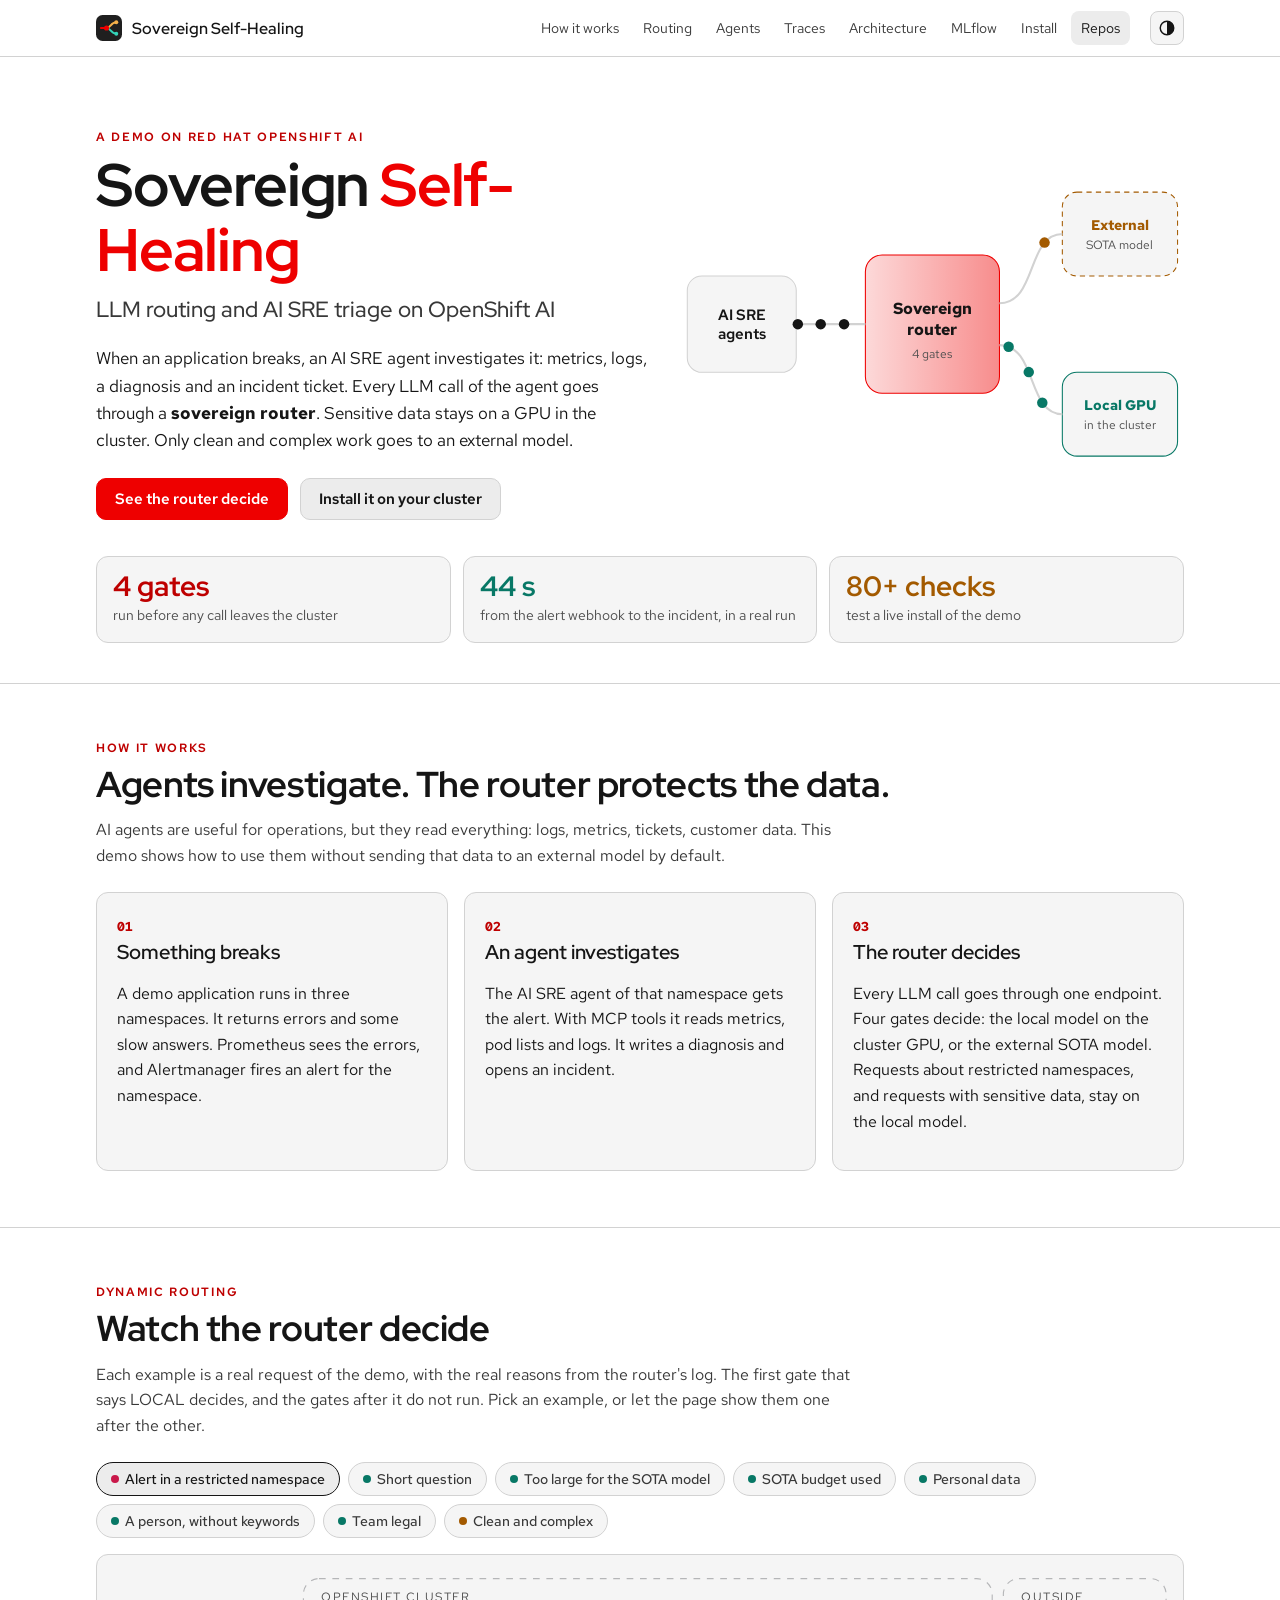
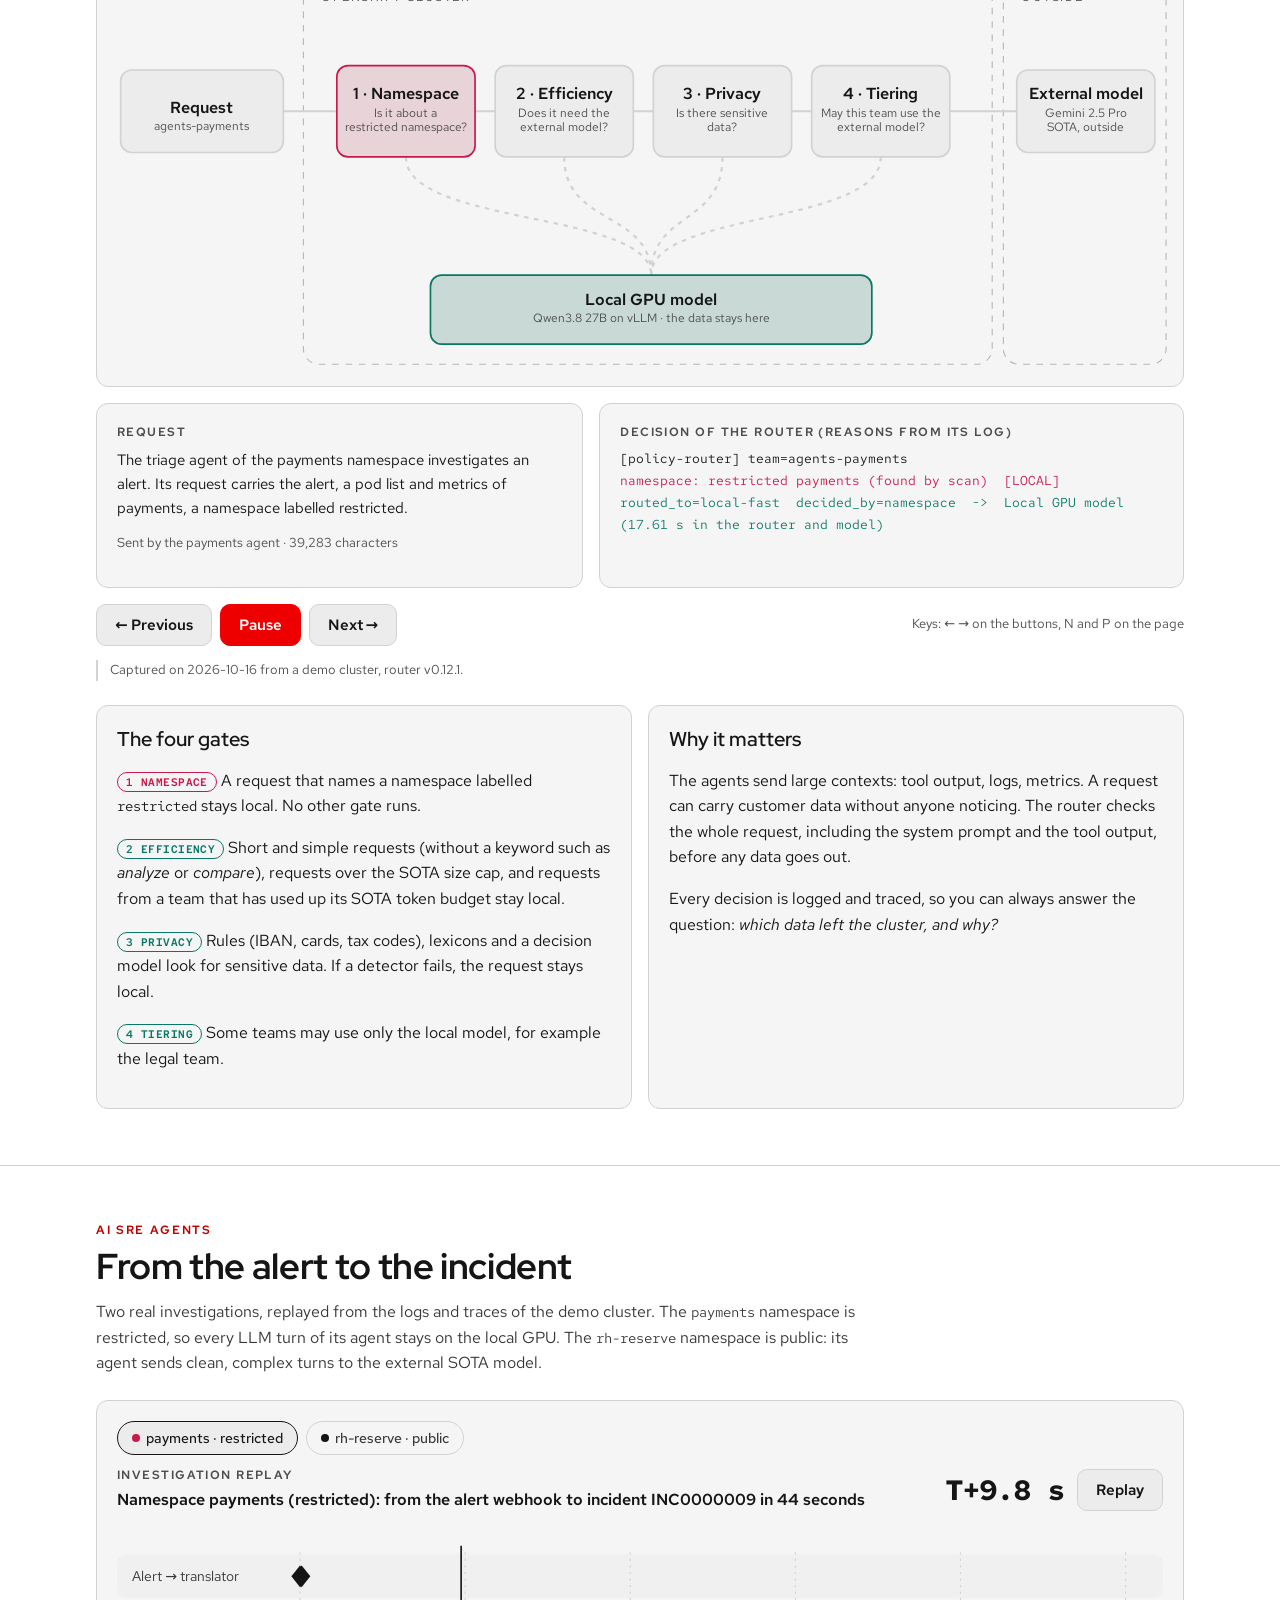
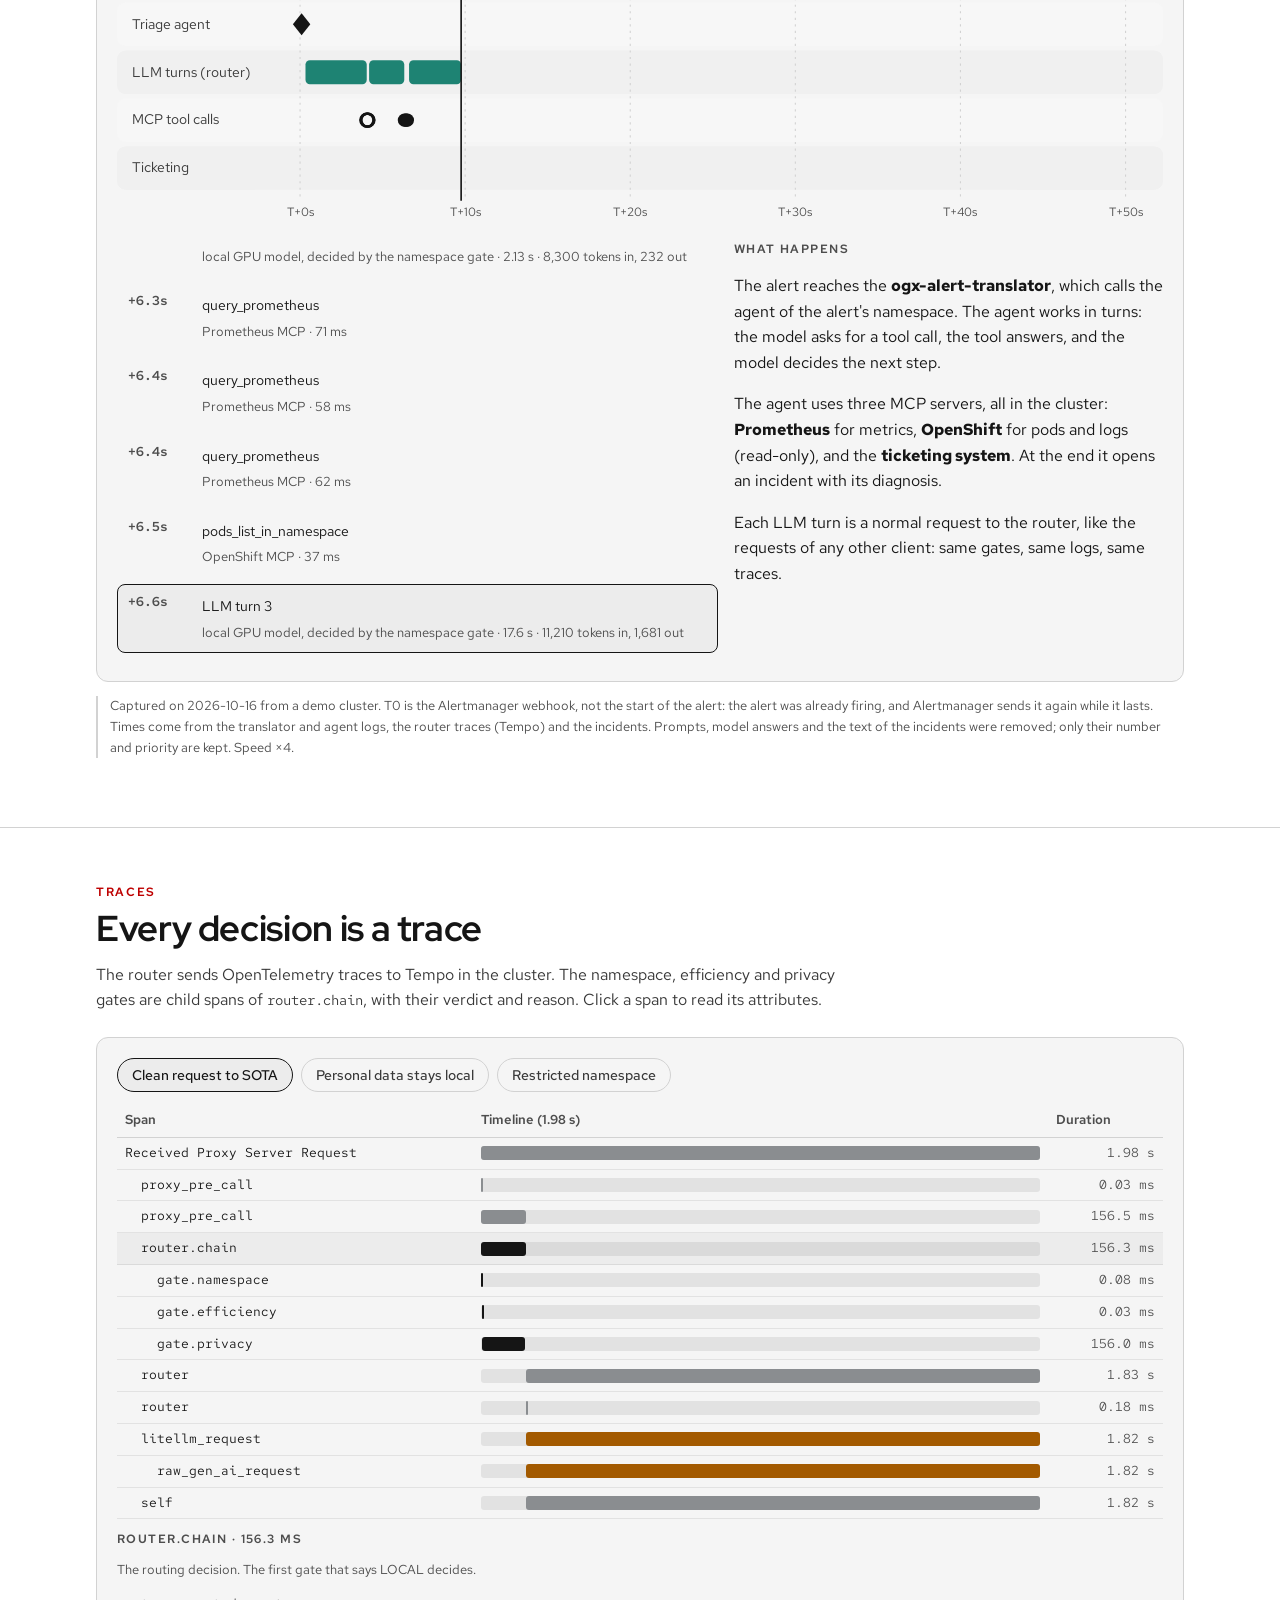
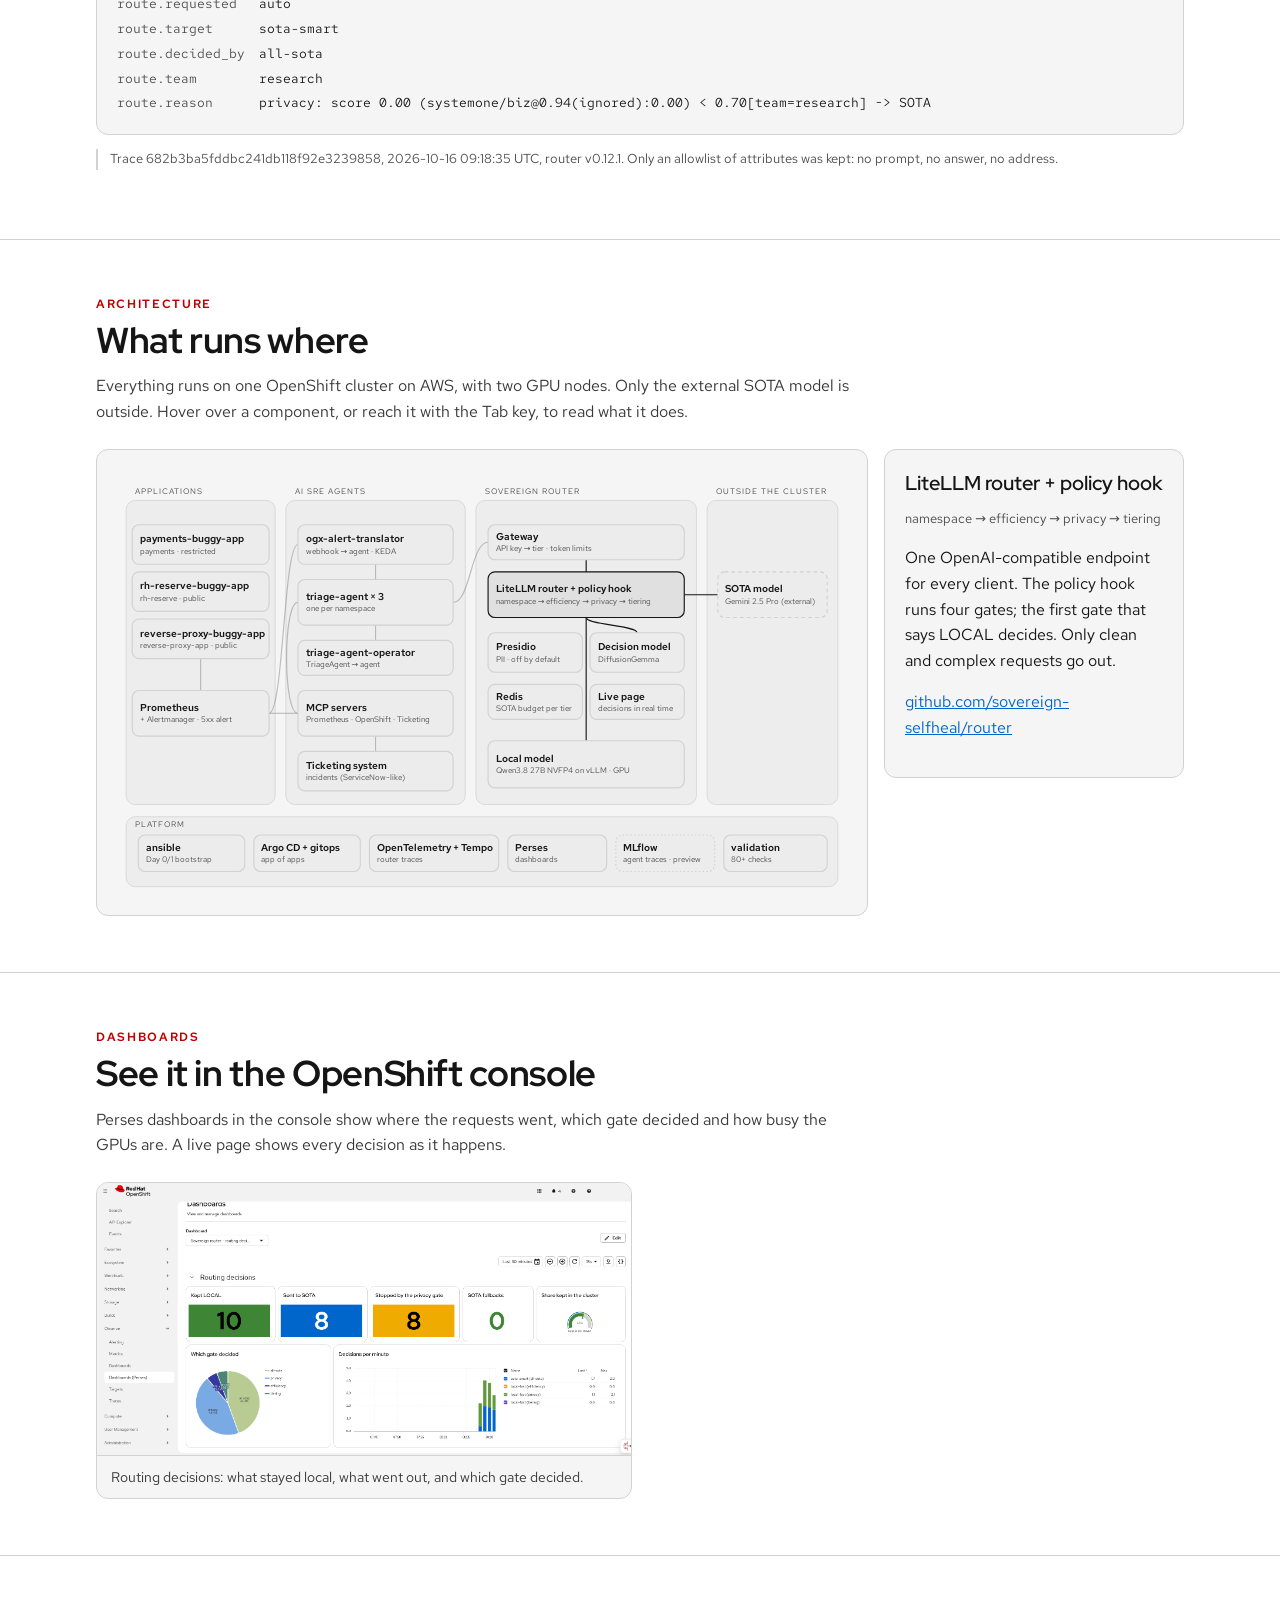
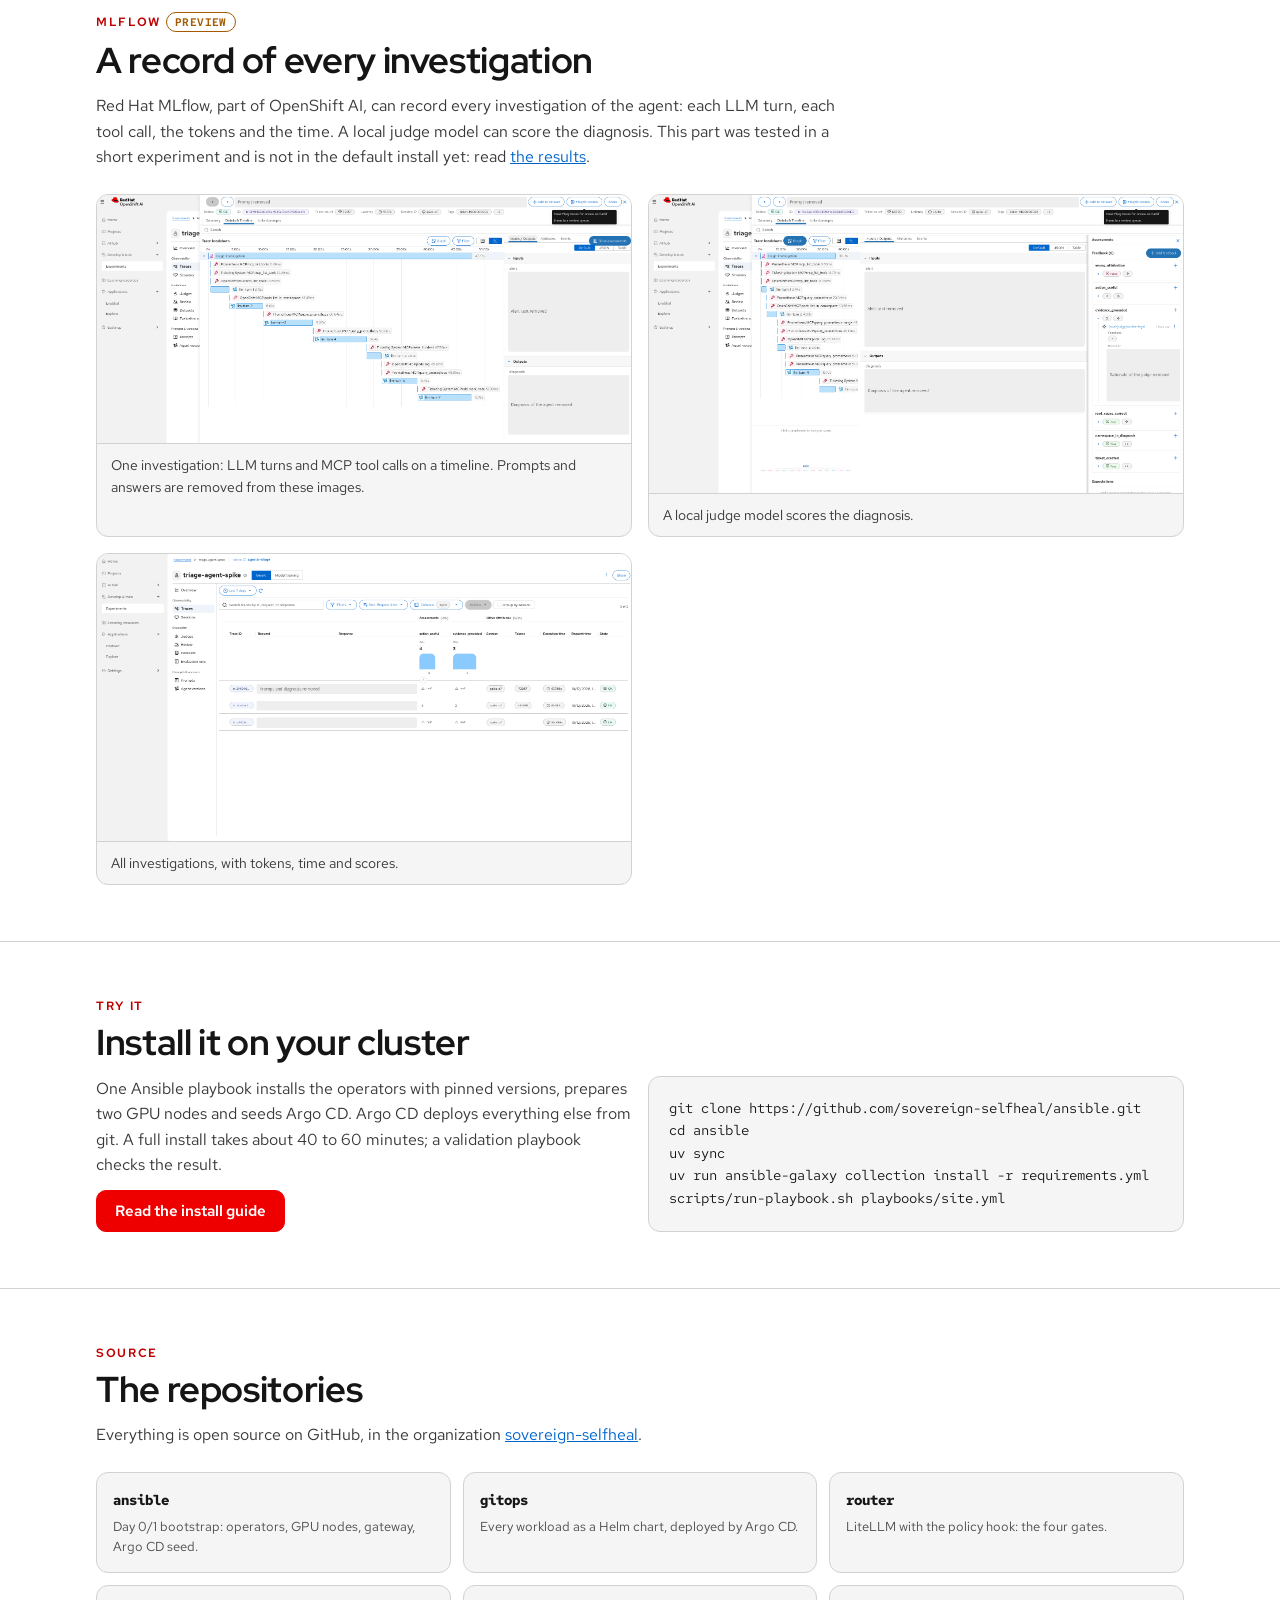
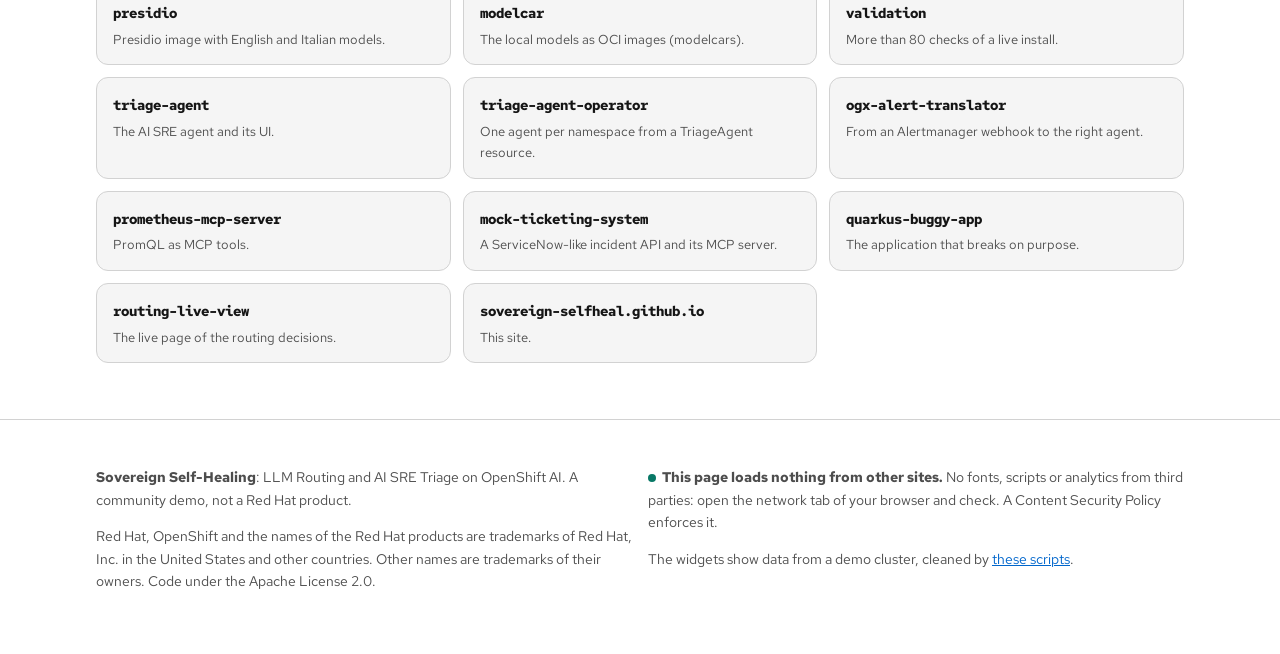
==== commit 9120d4de: "Replay two investigations; data from the 2026-10-16 capture The replay showed only the payments agen" ====
--- a/index.html
+++ b/index.html
@@ -148,8 +148,9 @@
     <div class="wrap">
       <p class="eyebrow">AI SRE agents</p>
       <h2>From the alert to the incident</h2>
-      <p class="intro">A real investigation, replayed from the logs and traces of the demo cluster. The <code>payments</code> namespace is restricted, so every LLM turn of its agent stayed on the local GPU.</p>
+      <p class="intro">Two real investigations, replayed from the logs and traces of the demo cluster. The <code>payments</code> namespace is restricted, so every LLM turn of its agent stays on the local GPU. The <code>rh-reserve</code> namespace is public: its agent sends clean, complex turns to the external SOTA model.</p>
       <div class="card" id="replay">
+        <div class="chips" id="replay-pick" role="group" aria-label="Choose an investigation" style="margin-bottom:12px"></div>
         <div class="replay-head">
           <div>
             <p class="panel-title" style="margin:0">Investigation replay</p>
--- a/css/site.css
+++ b/css/site.css
@@ -328,6 +328,7 @@
 .mark-llm.local { fill: var(--local); }
 .mark-llm.sota { fill: var(--sota); }
 .mark-tool, .mark-event { fill: var(--neutral); }
+.mark-tool.failed { fill: none; stroke: var(--neutral); stroke-width: 2; }
 .mark-incident { fill: var(--sota); }
 .playhead { stroke: var(--text); stroke-width: 1.5; }
 .pkt-start { fill: var(--neutral); }
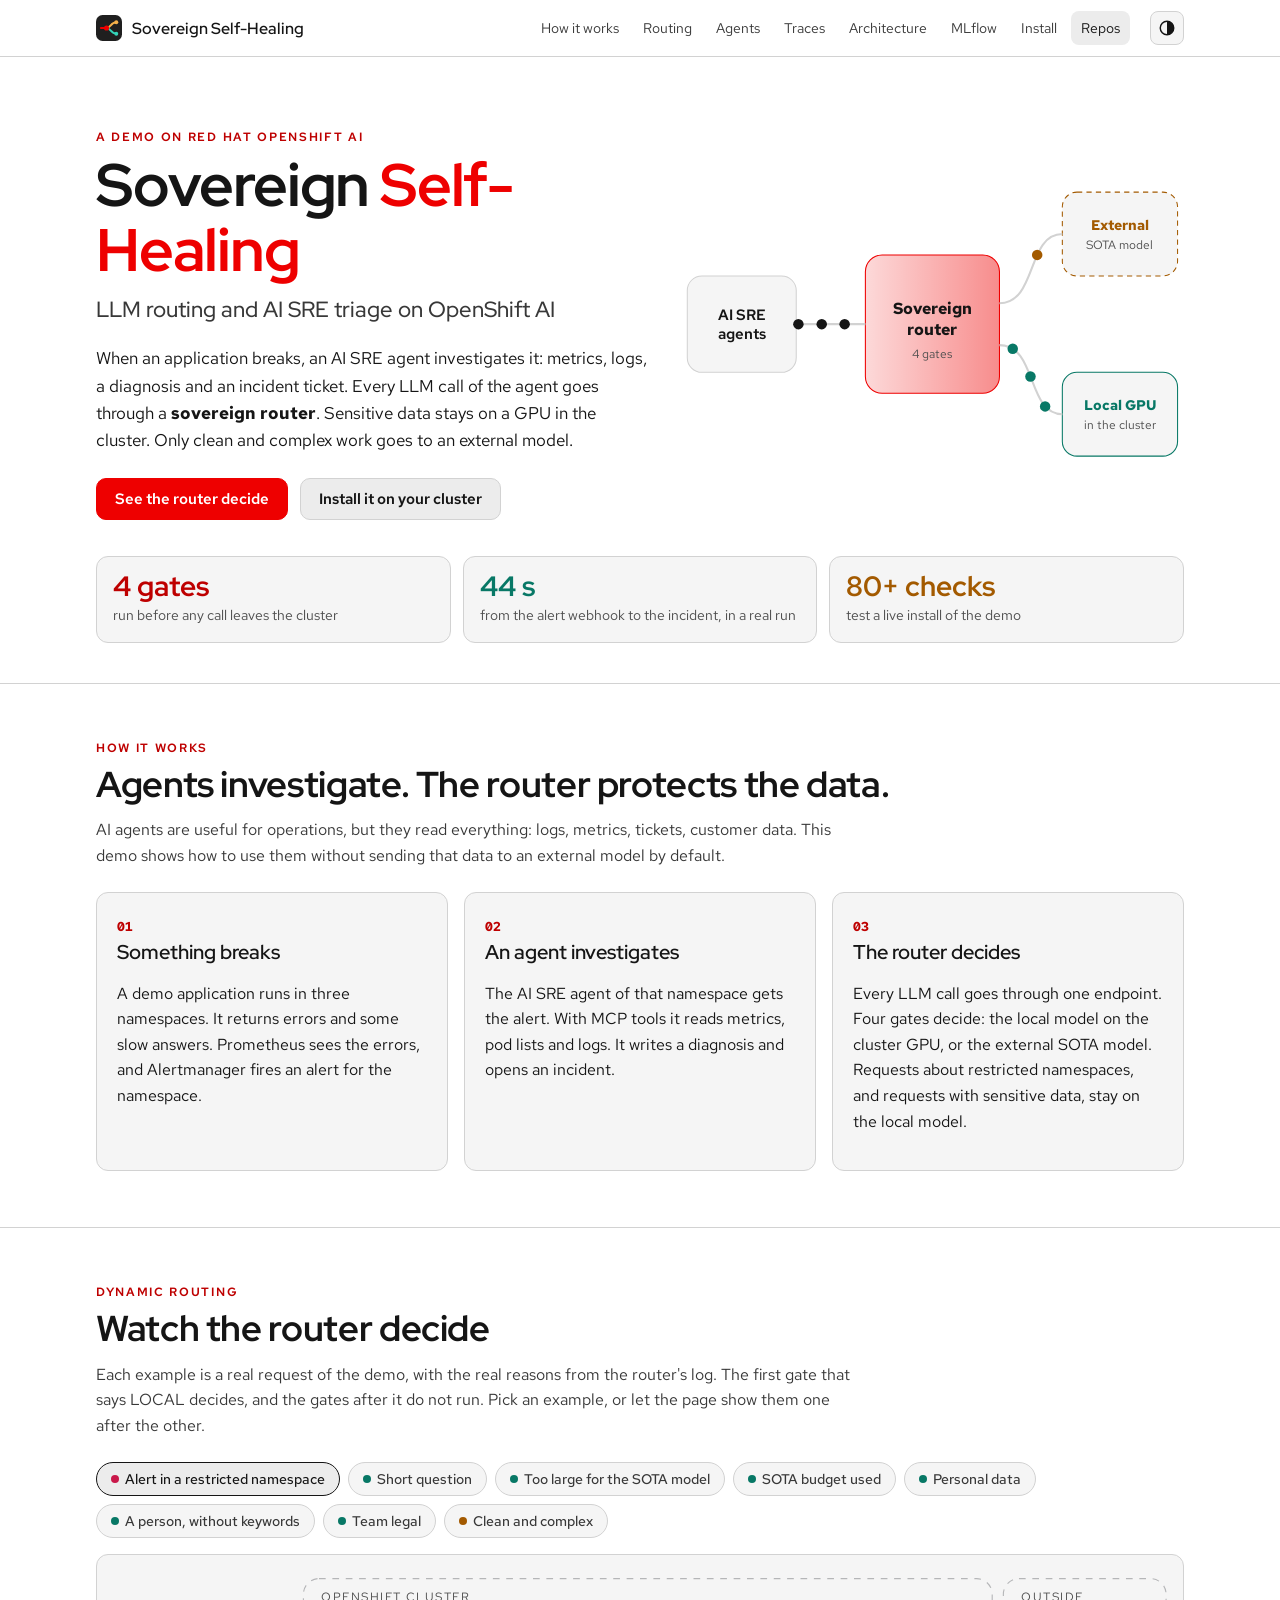
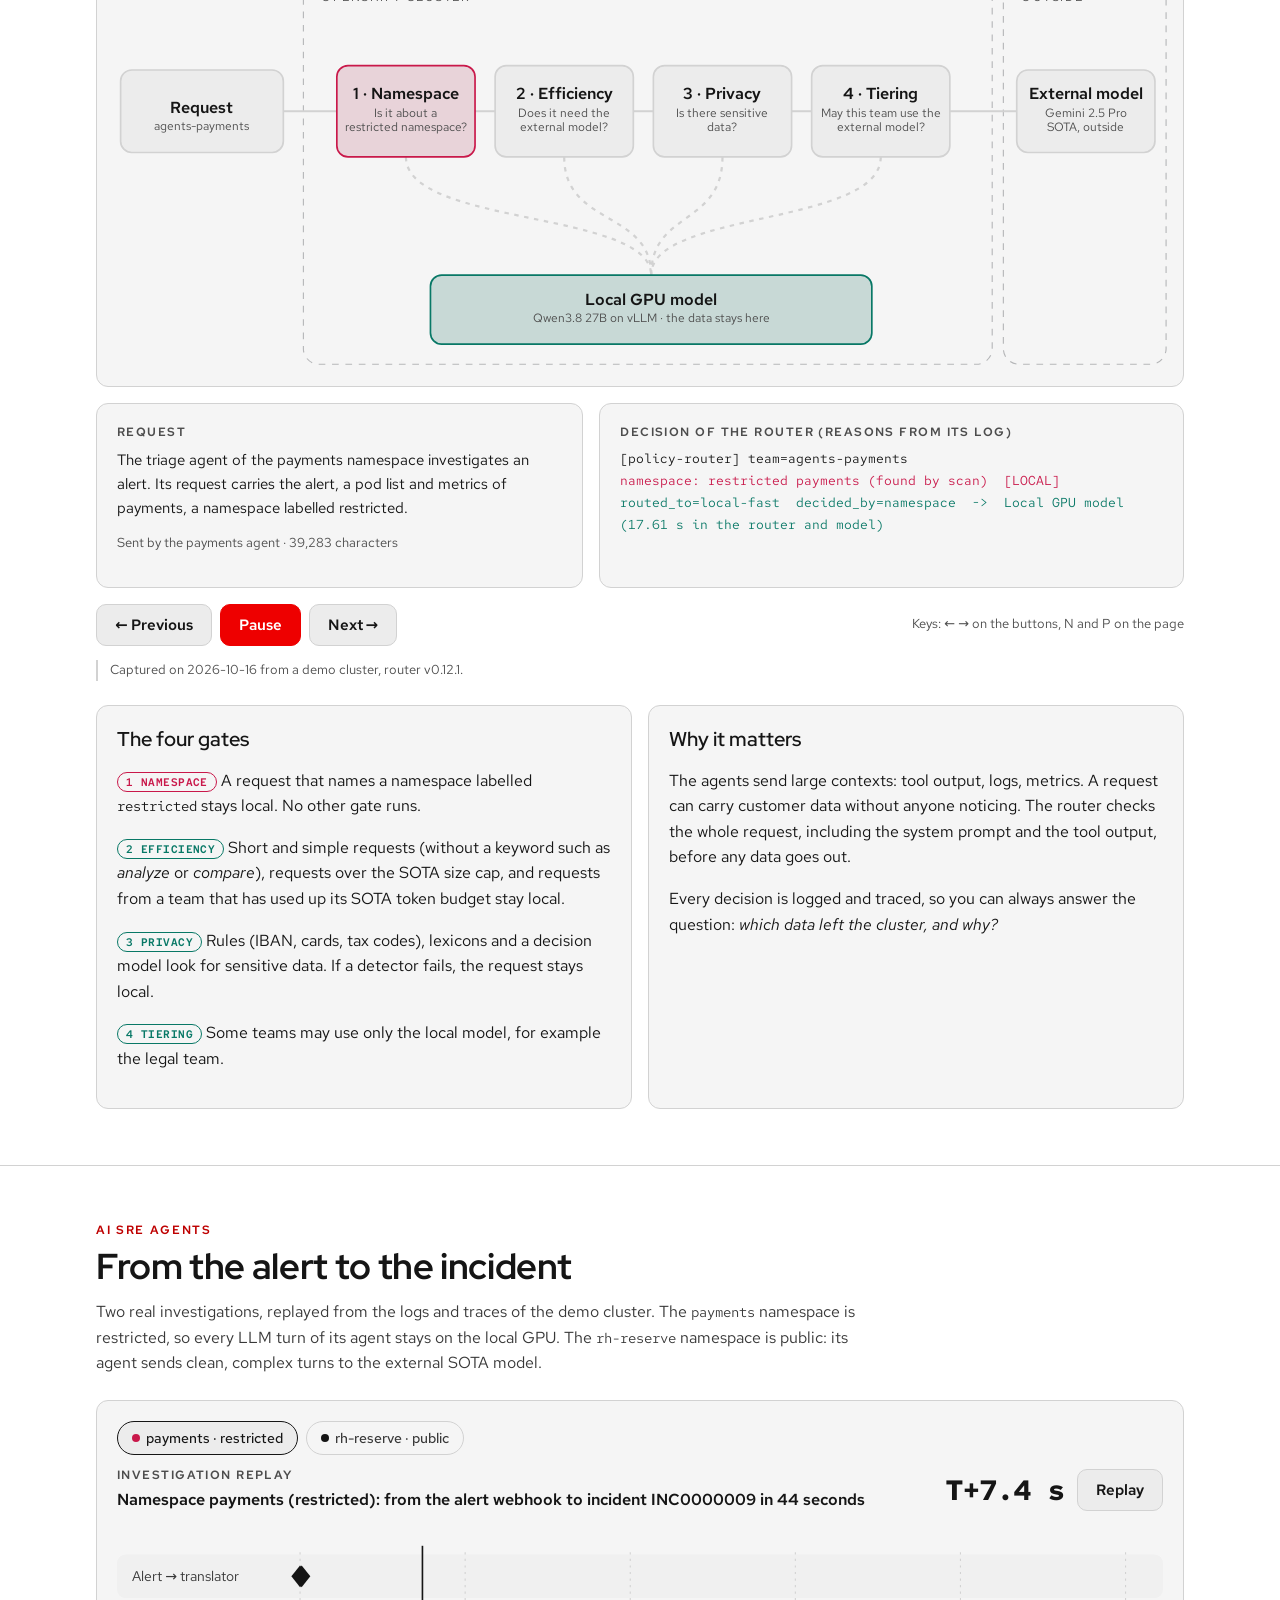
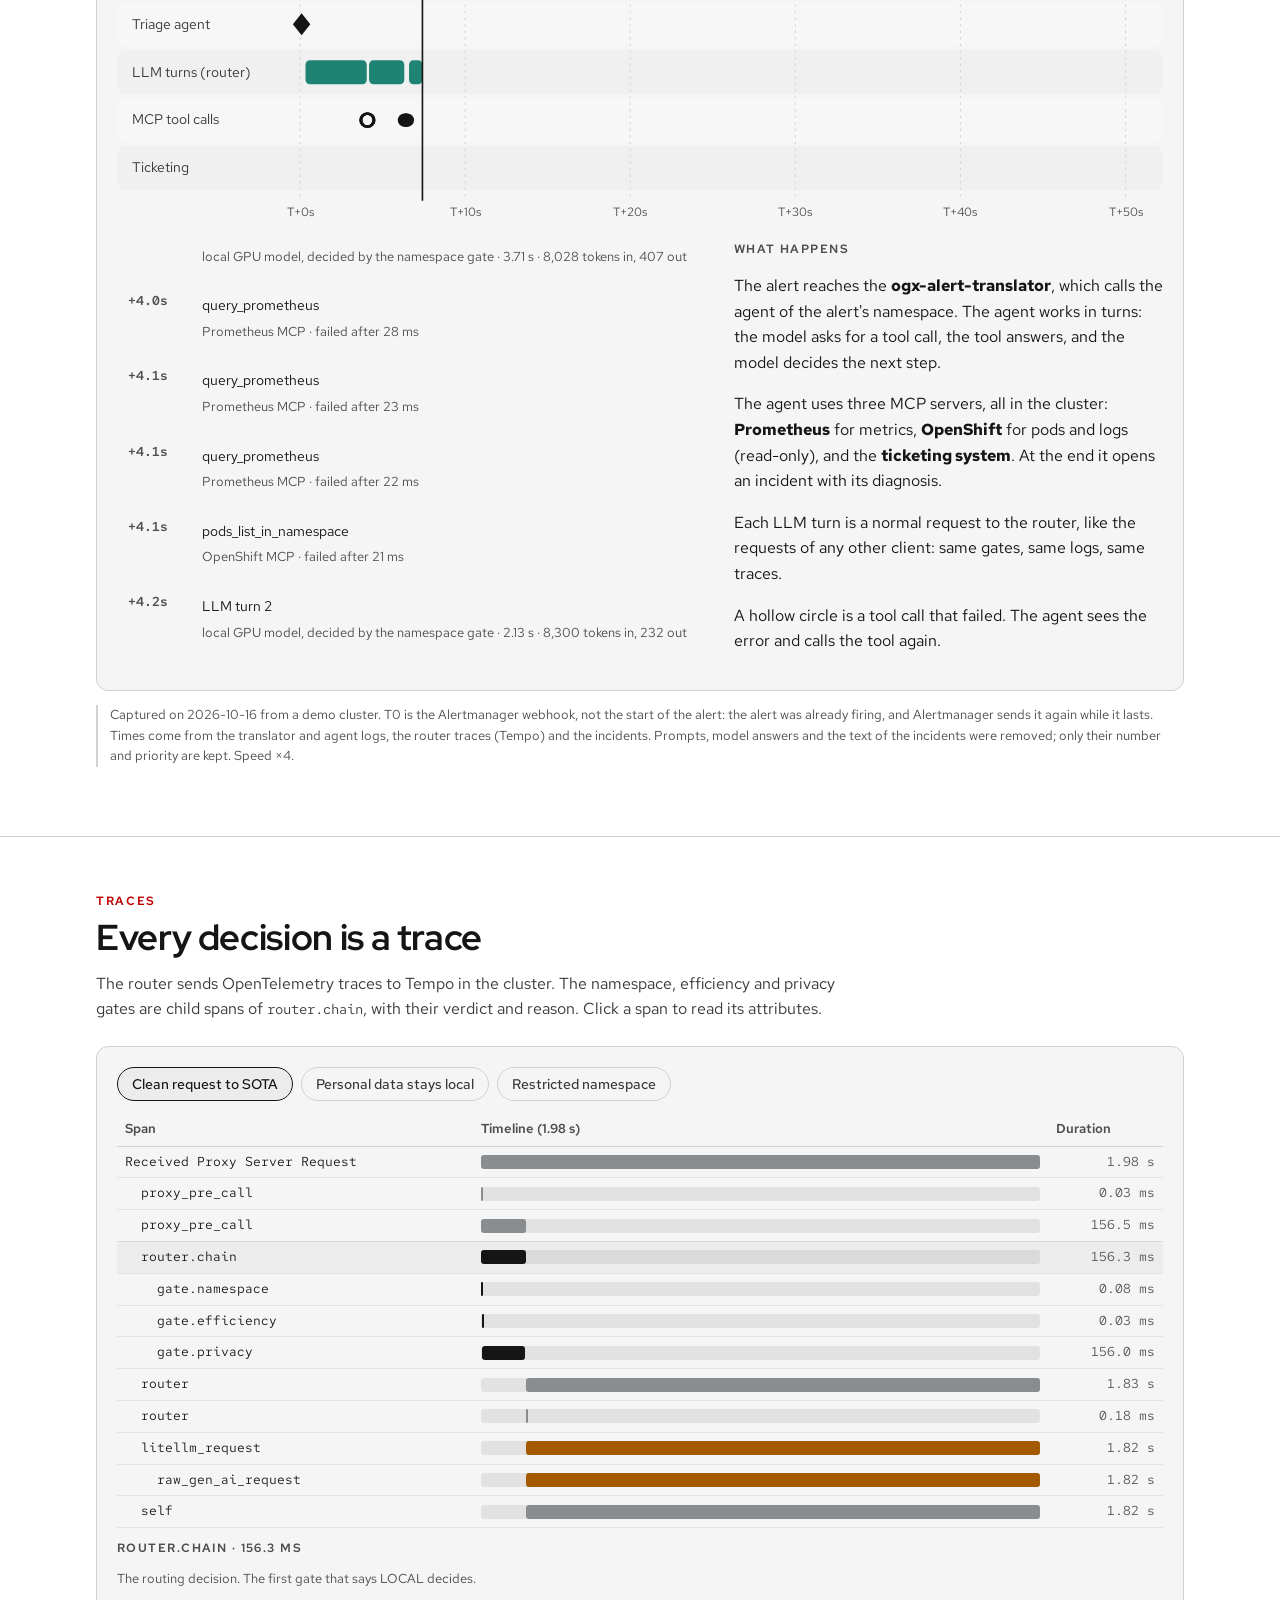
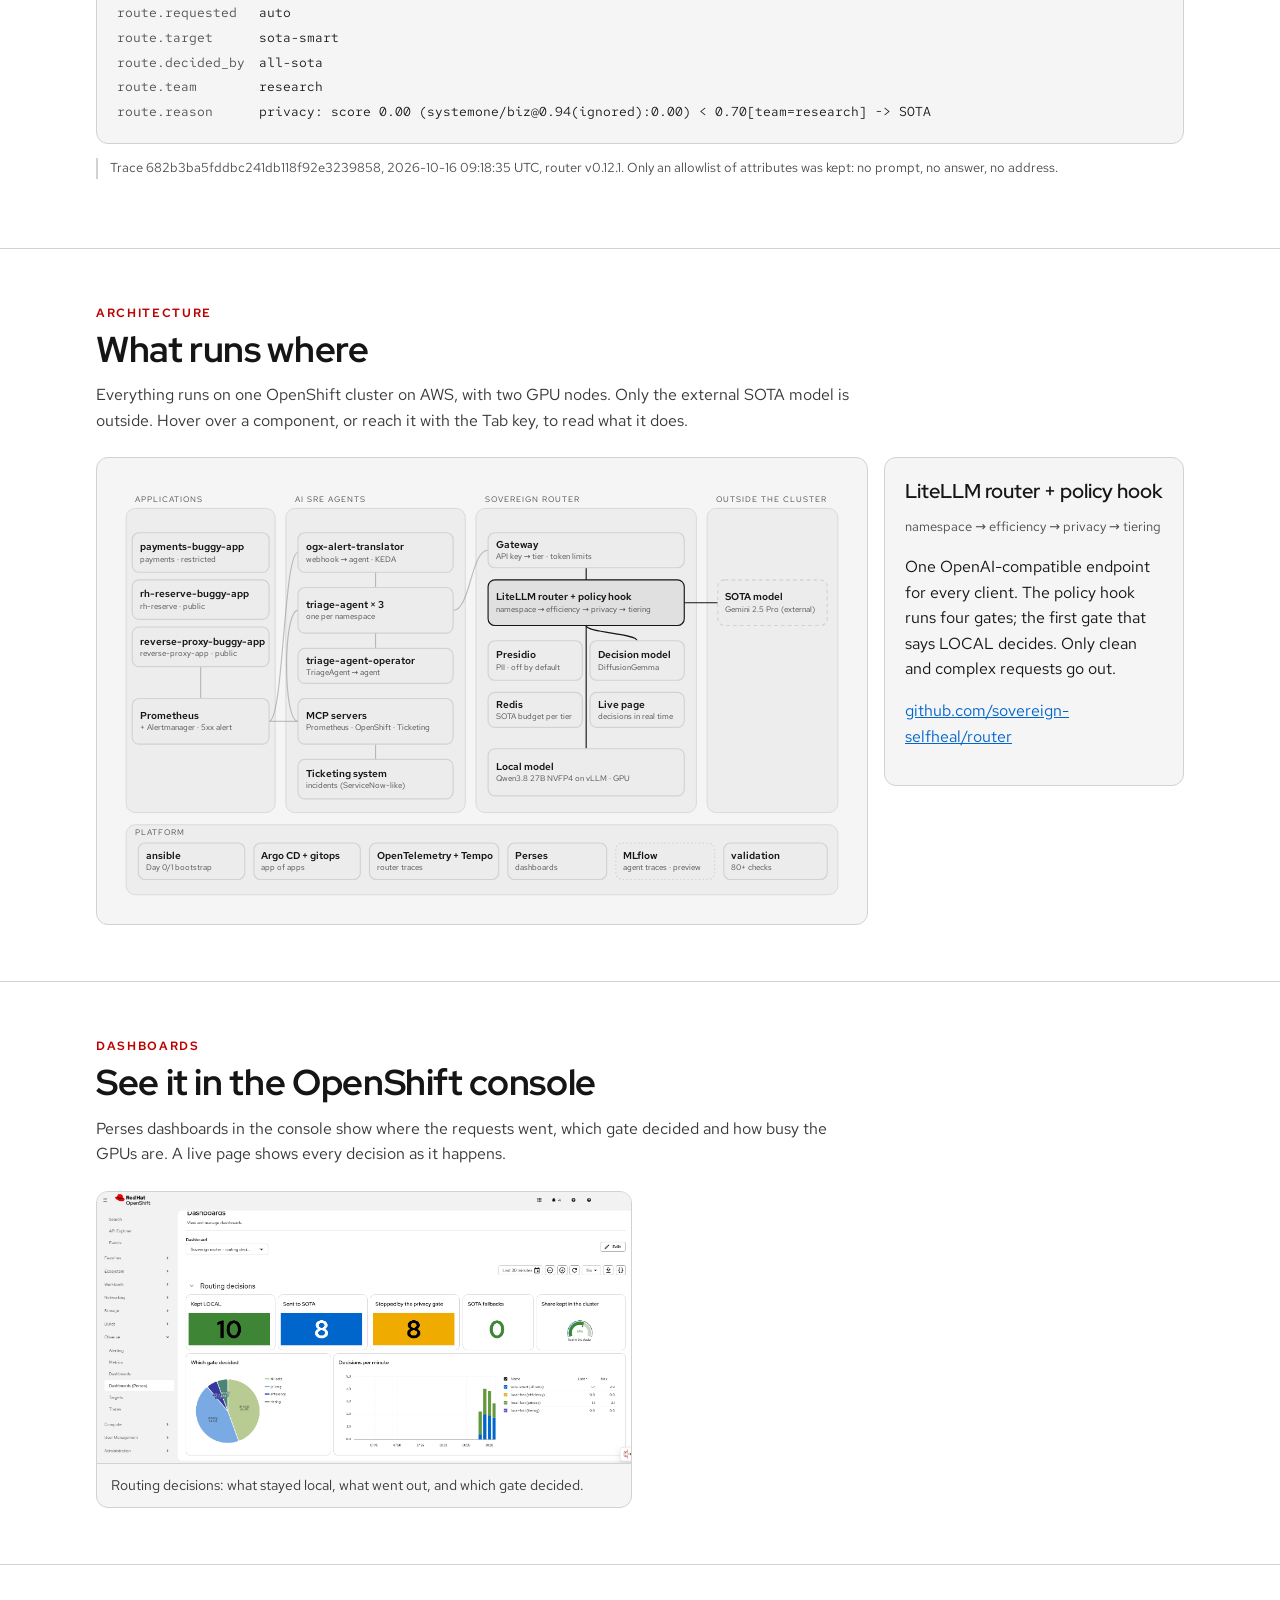
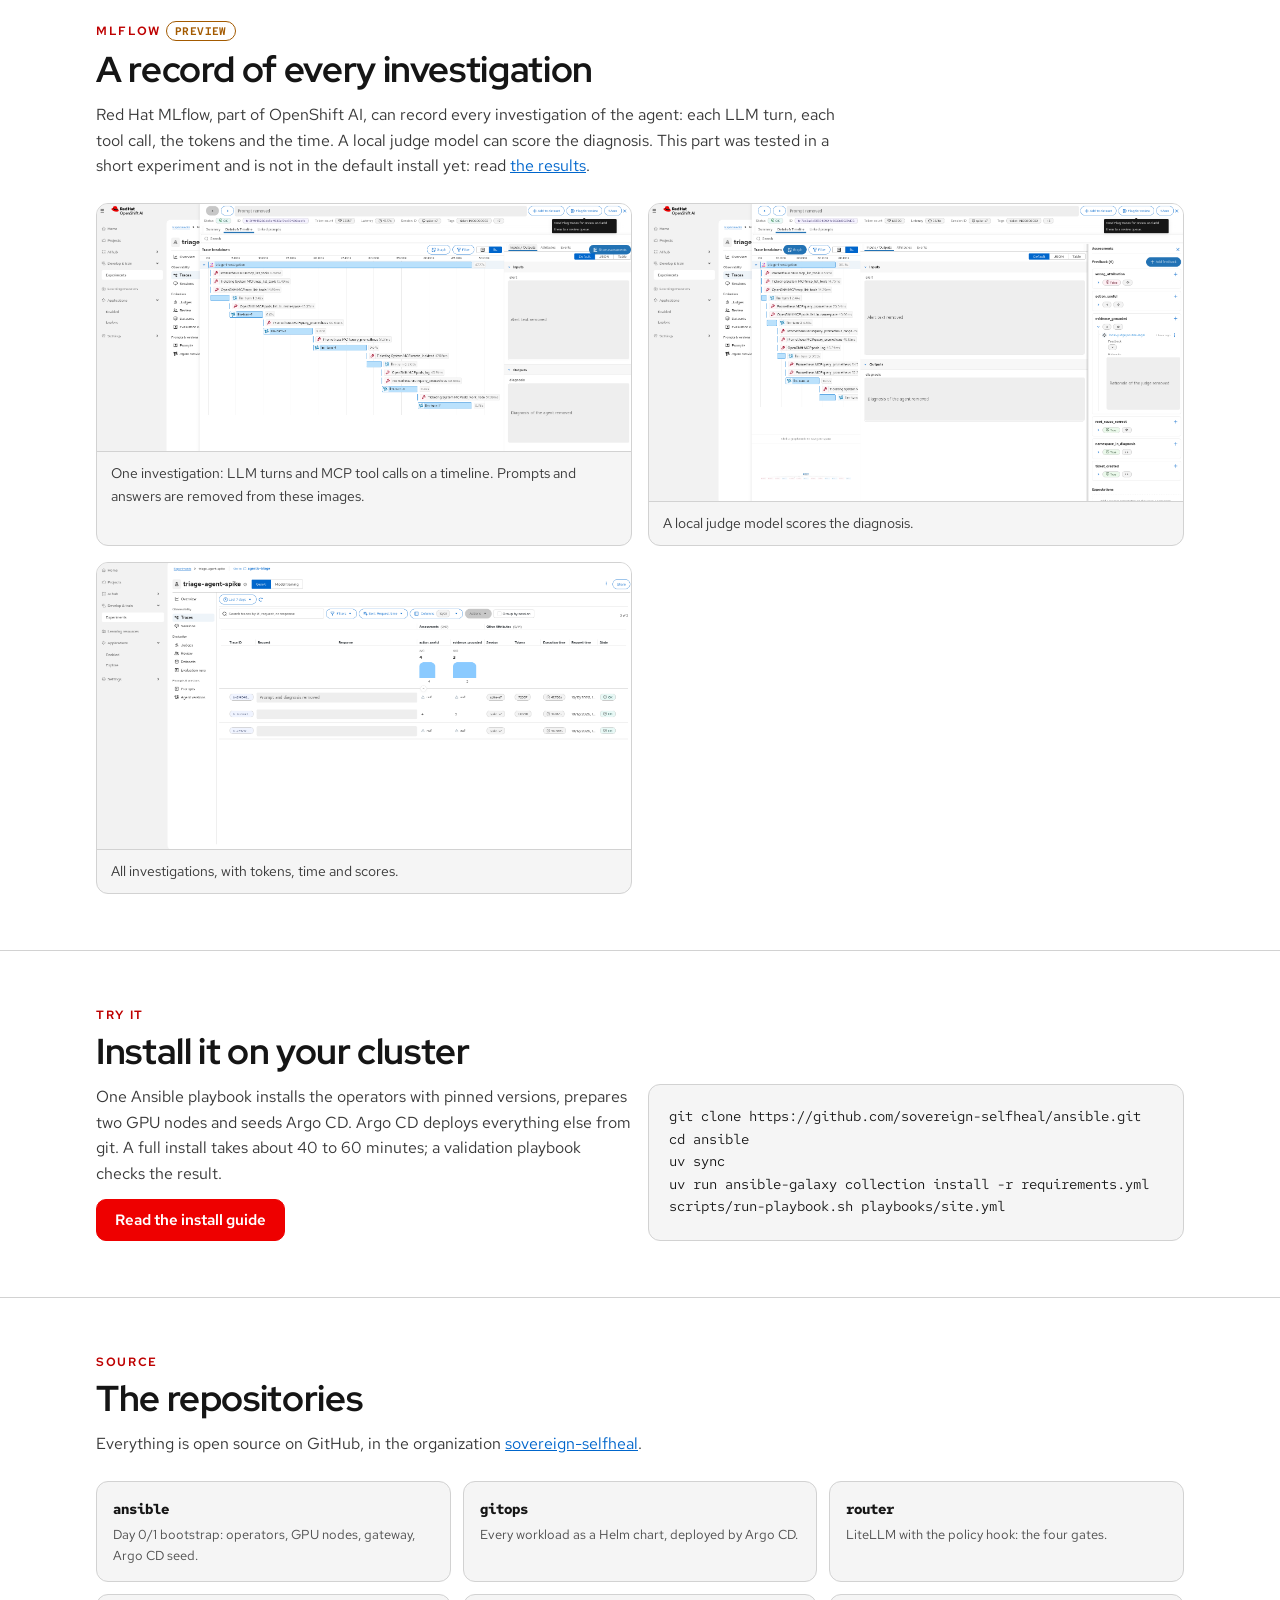
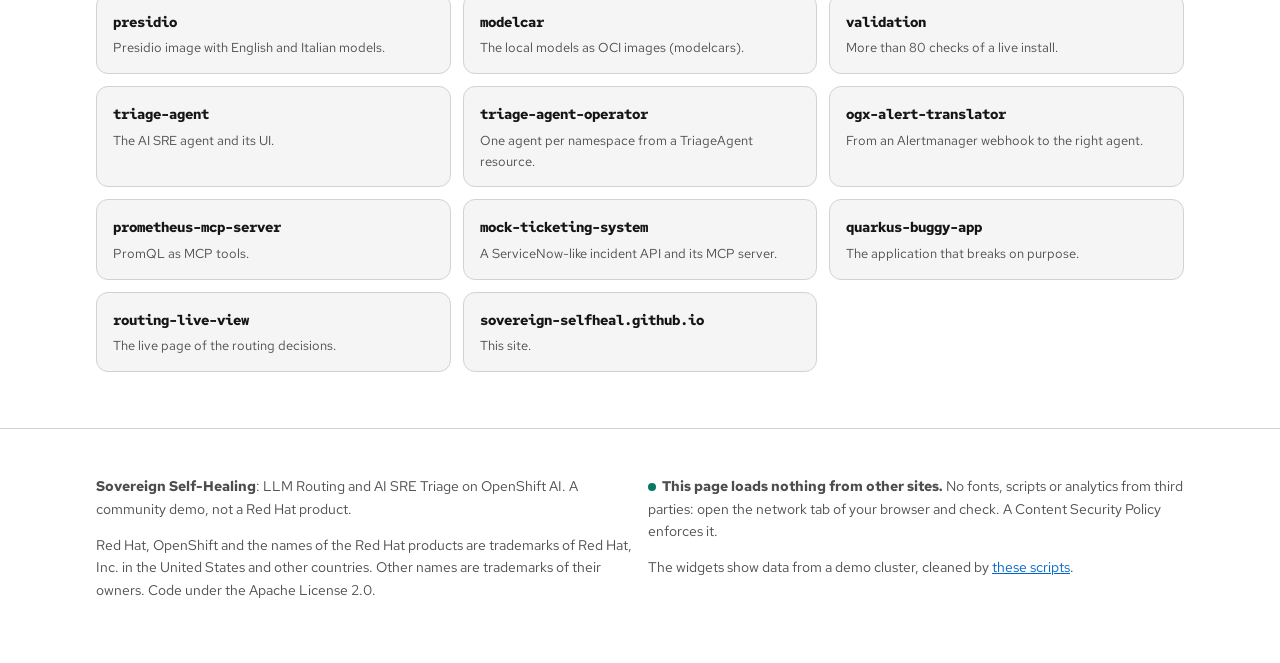
==== commit 3fea4728: "Replay: explain the hollow circle of a failed tool call Co-Authored-By: Claude Opus 5.5 <noreply@ant" ====
--- a/index.html
+++ b/index.html
@@ -169,6 +169,7 @@
             <p>The alert reaches the <b>ogx-alert-translator</b>, which calls the agent of the alert's namespace. The agent works in turns: the model asks for a tool call, the tool answers, and the model decides the next step.</p>
             <p>The agent uses three MCP servers, all in the cluster: <b>Prometheus</b> for metrics, <b>OpenShift</b> for pods and logs (read-only), and the <b>ticketing system</b>. At the end it opens an incident with its diagnosis.</p>
             <p>Each LLM turn is a normal request to the router, like the requests of any other client: same gates, same logs, same traces.</p>
+            <p>A hollow circle is a tool call that failed. The agent sees the error and calls the tool again.</p>
           </div>
         </div>
       </div>
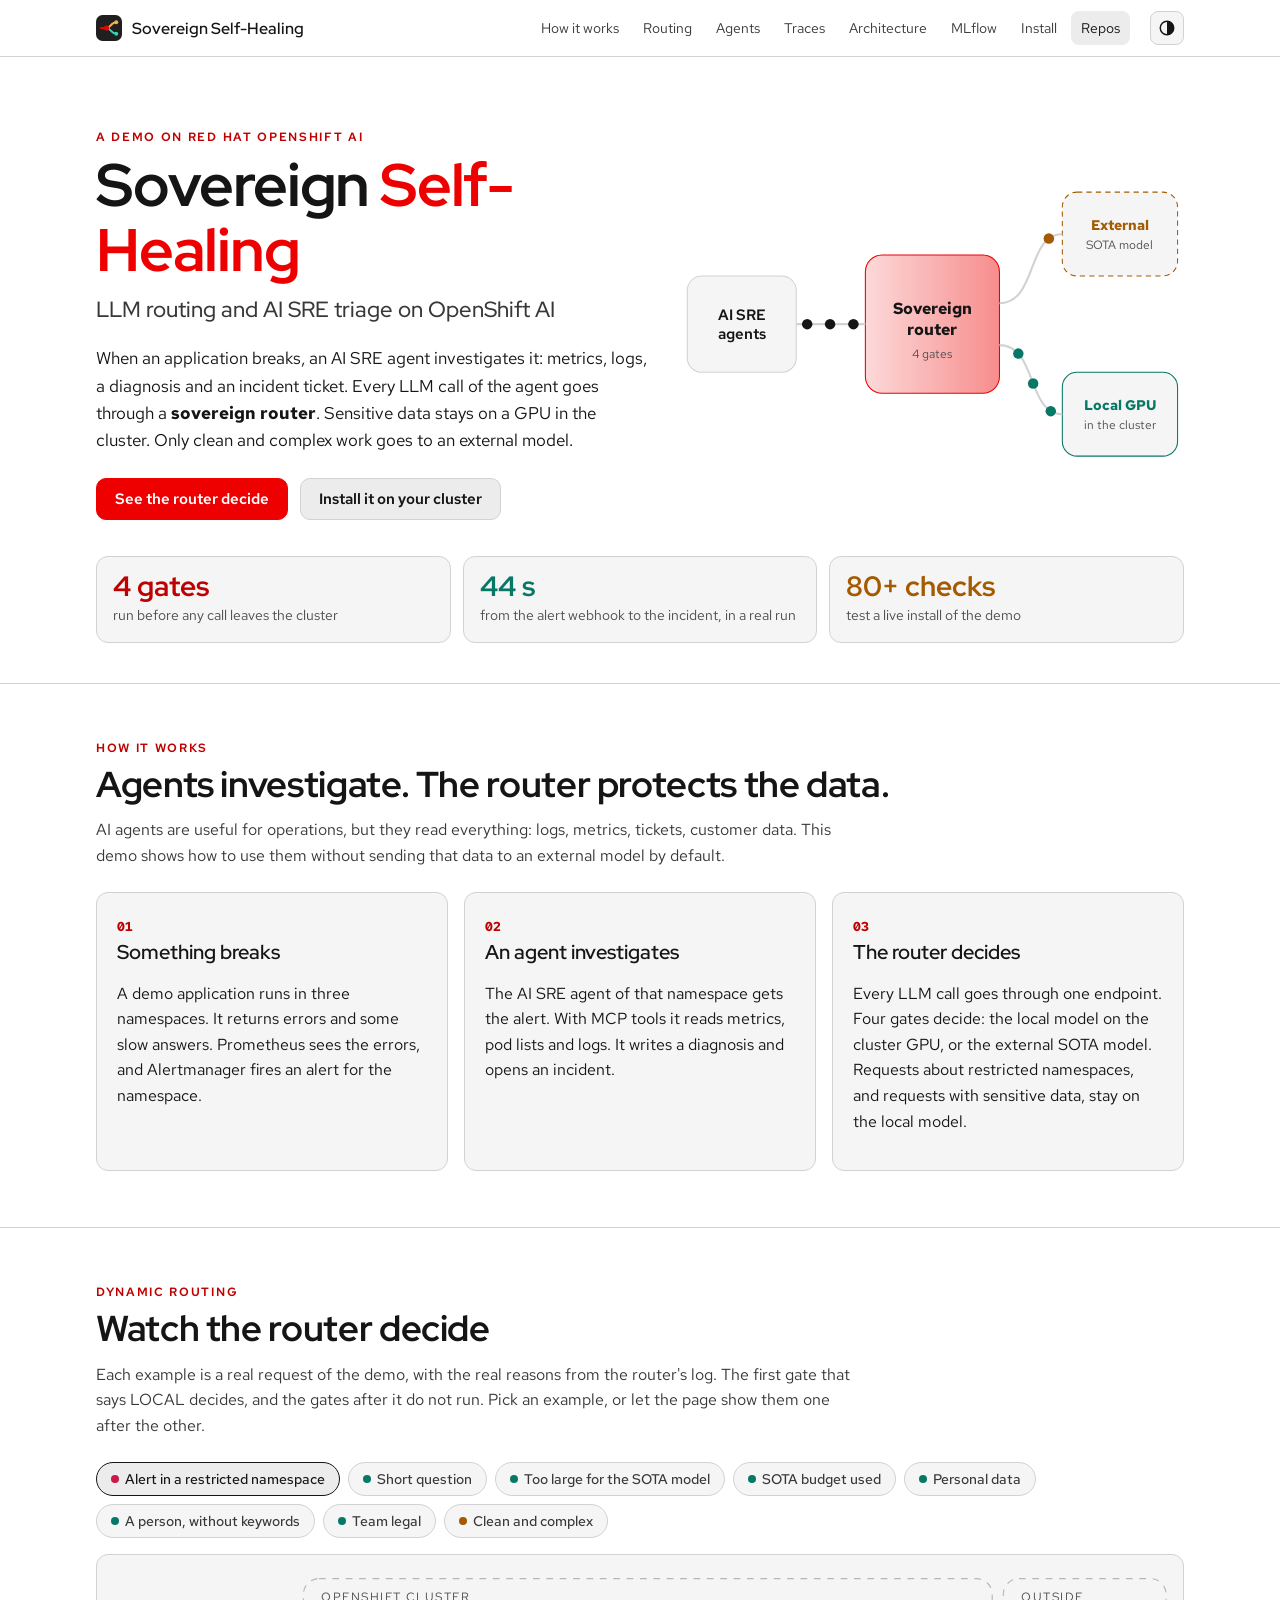
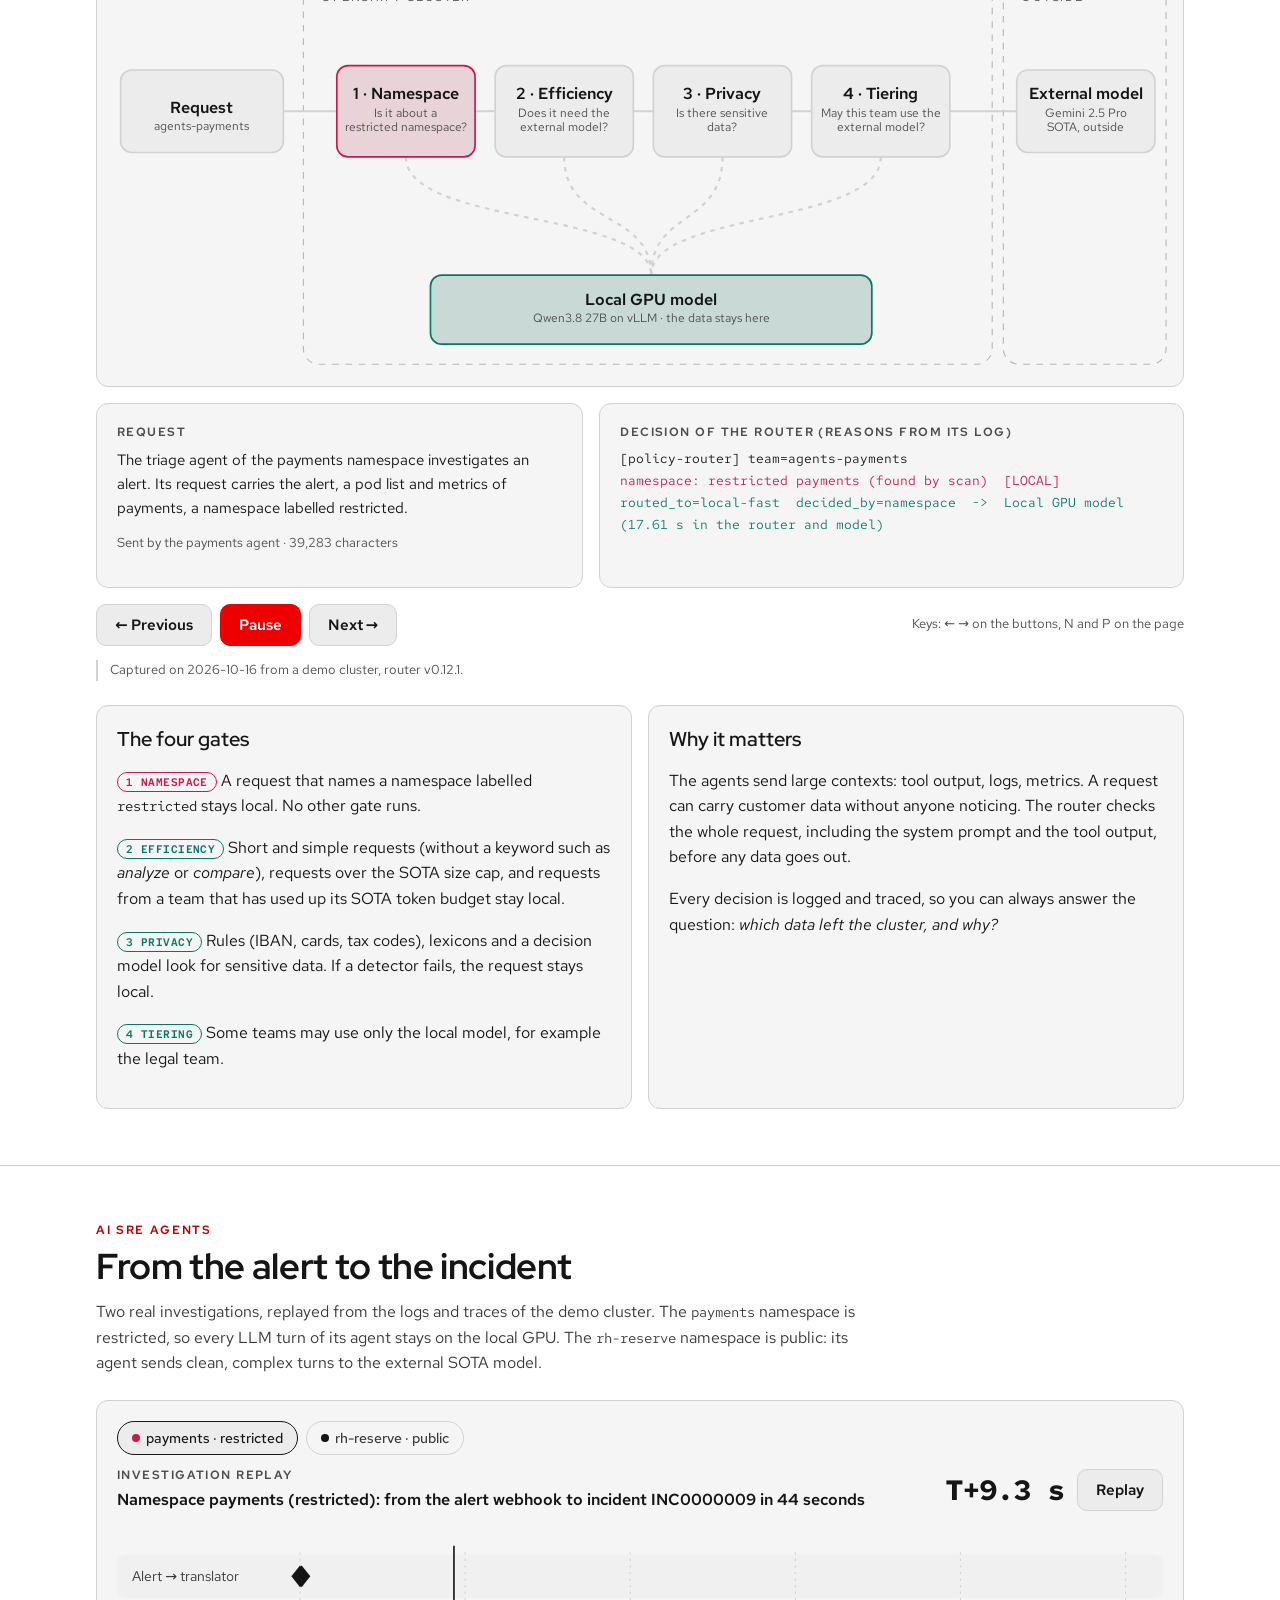
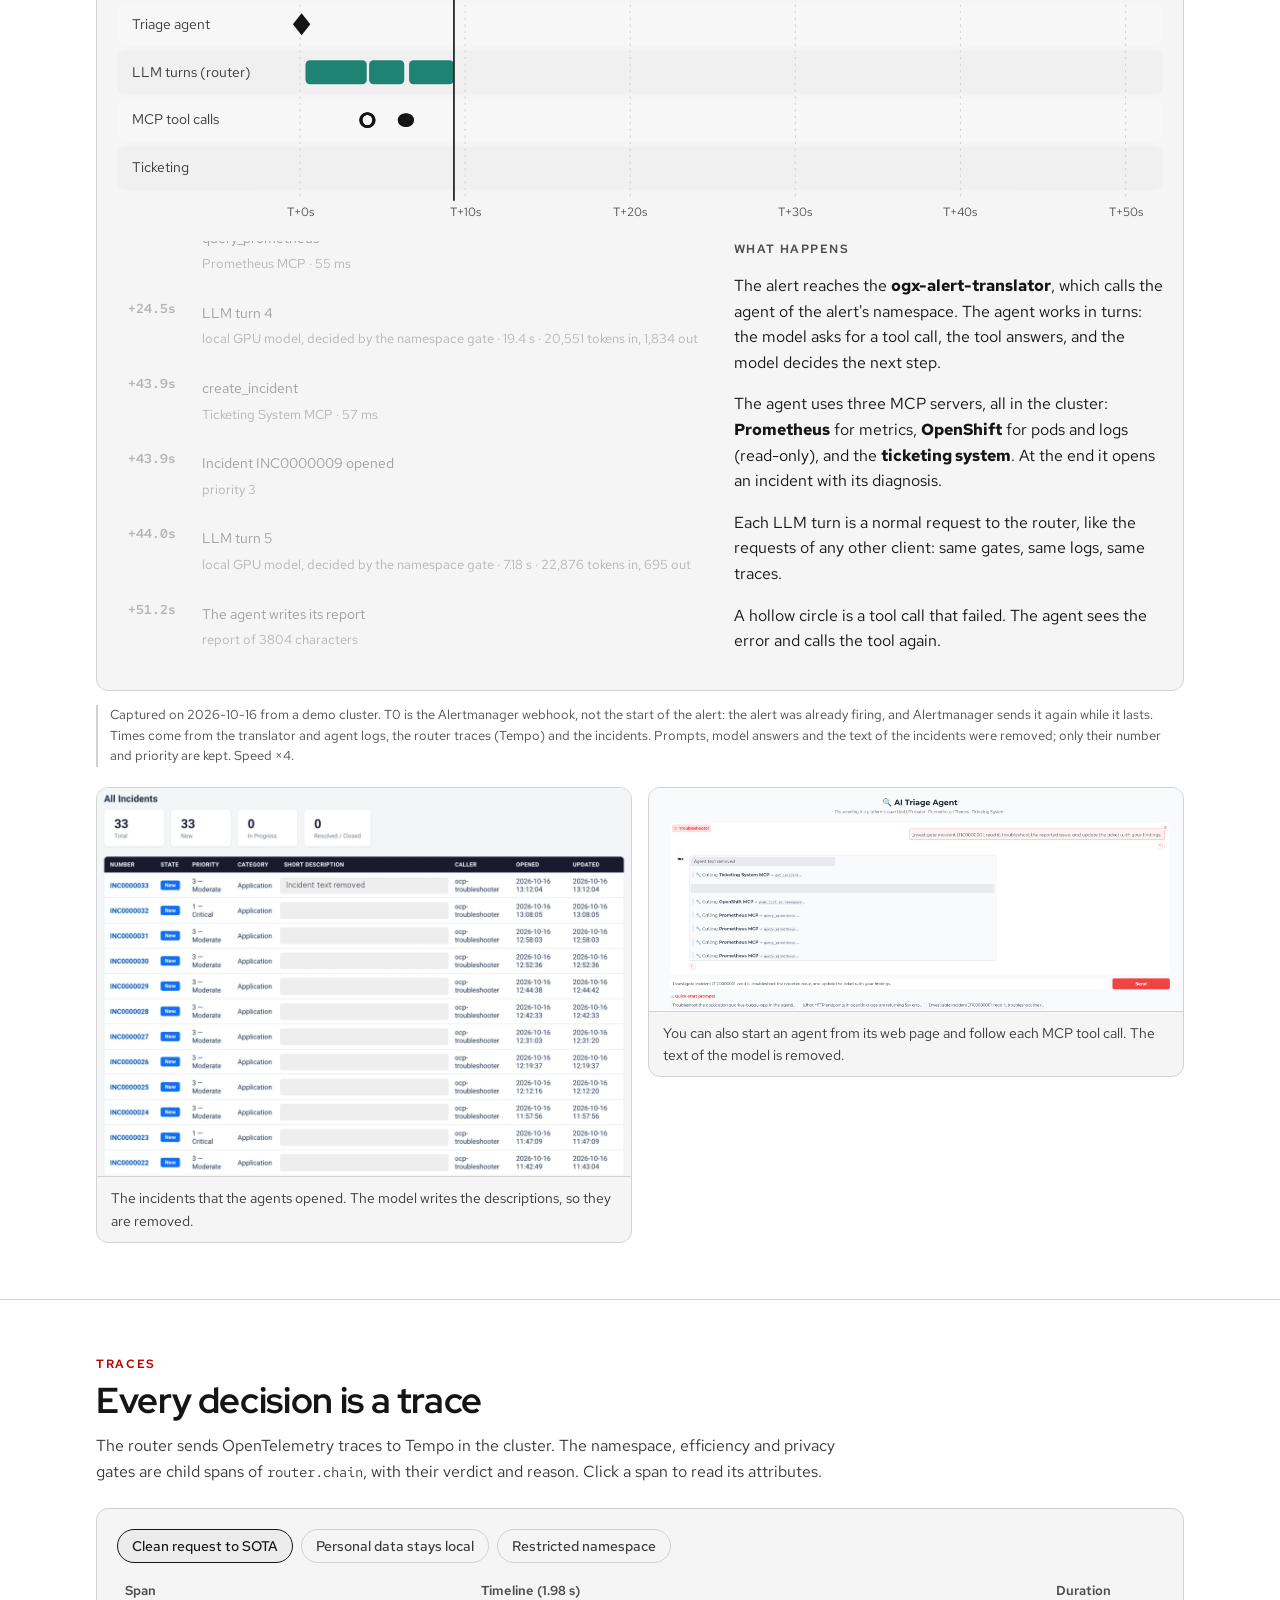
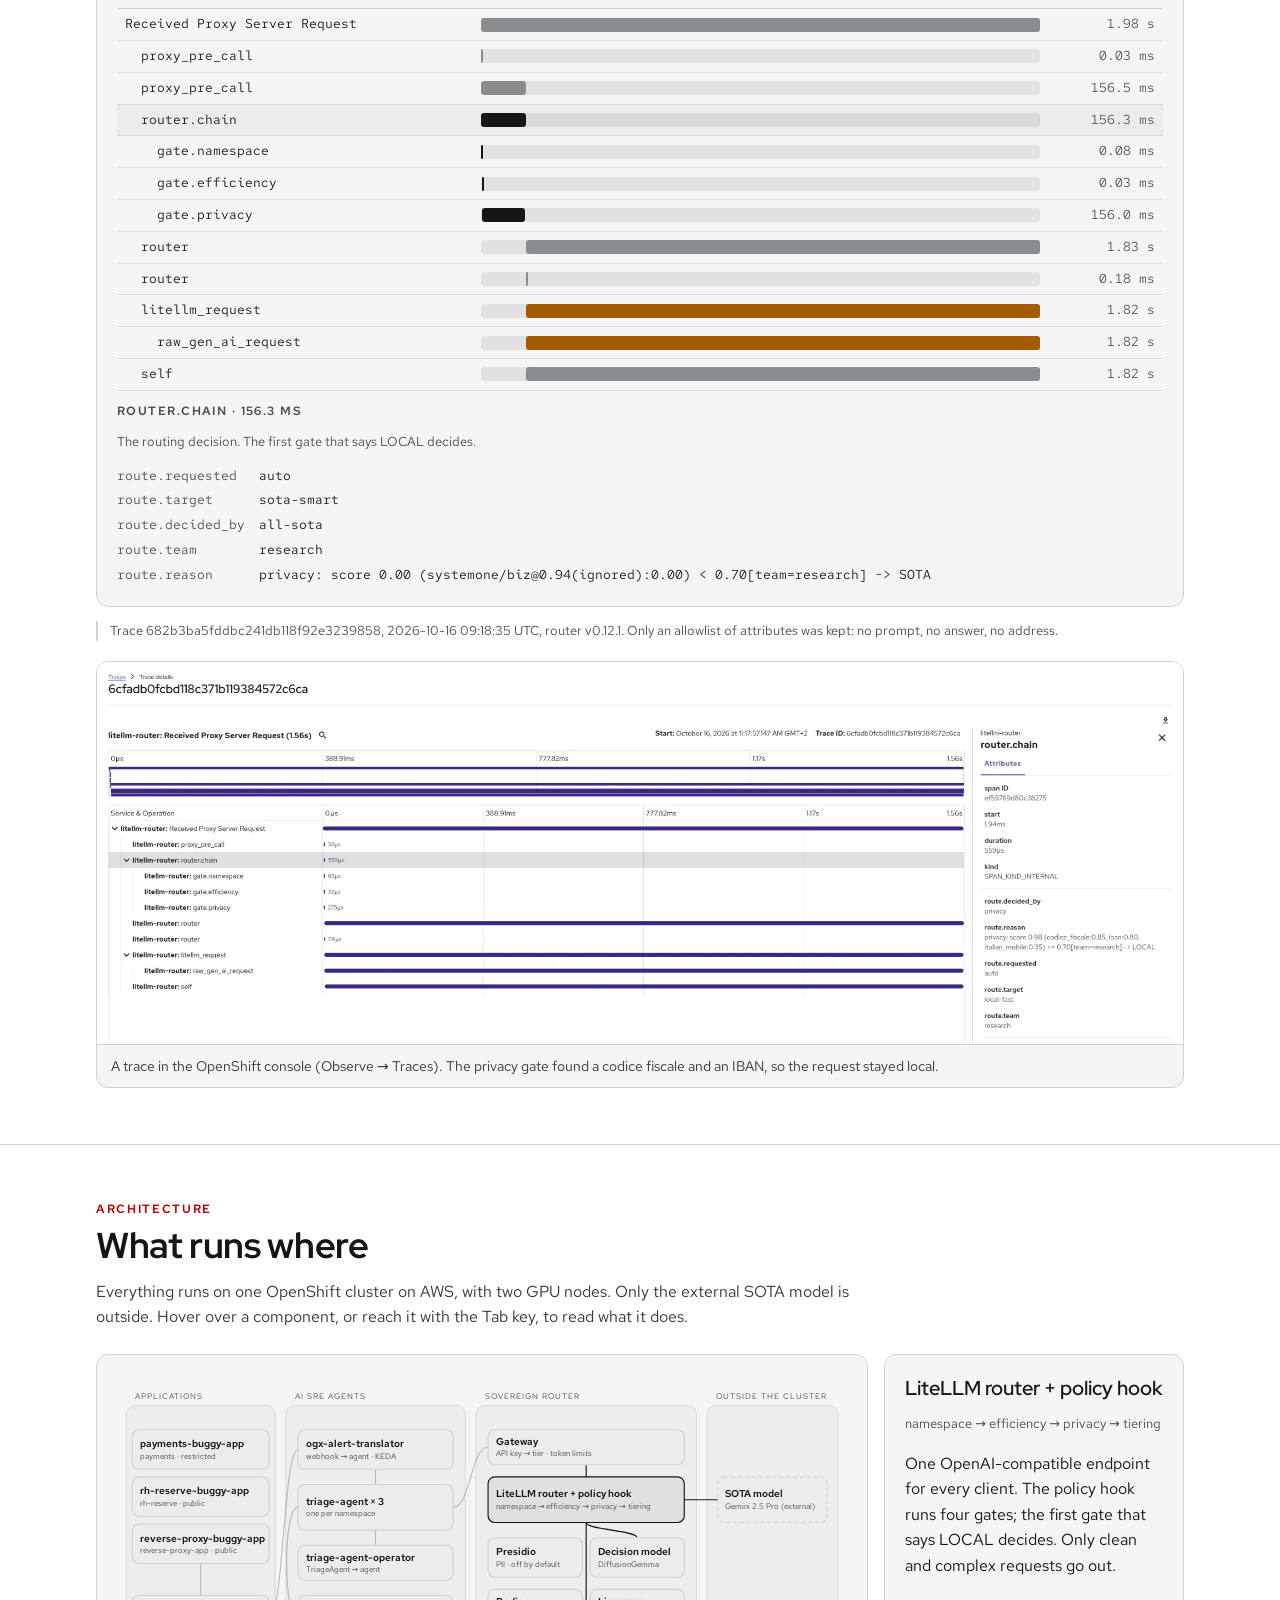
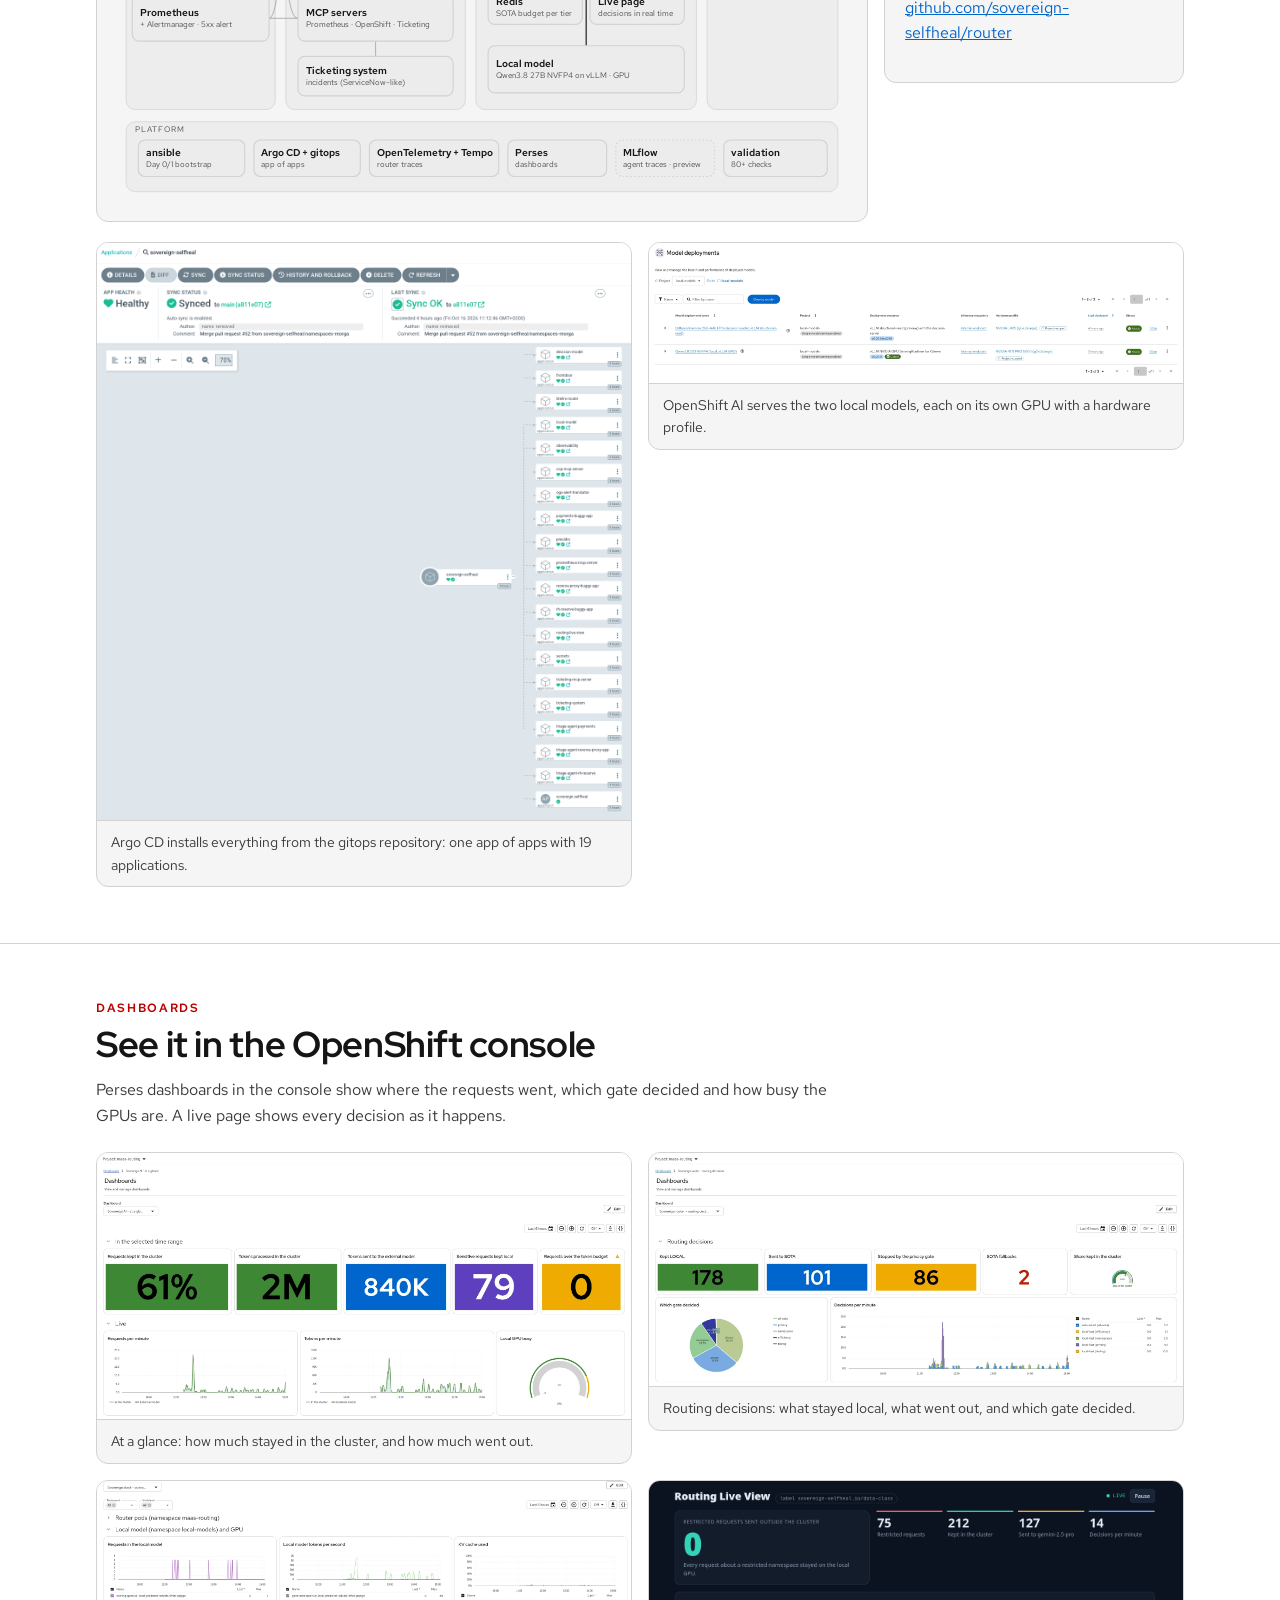
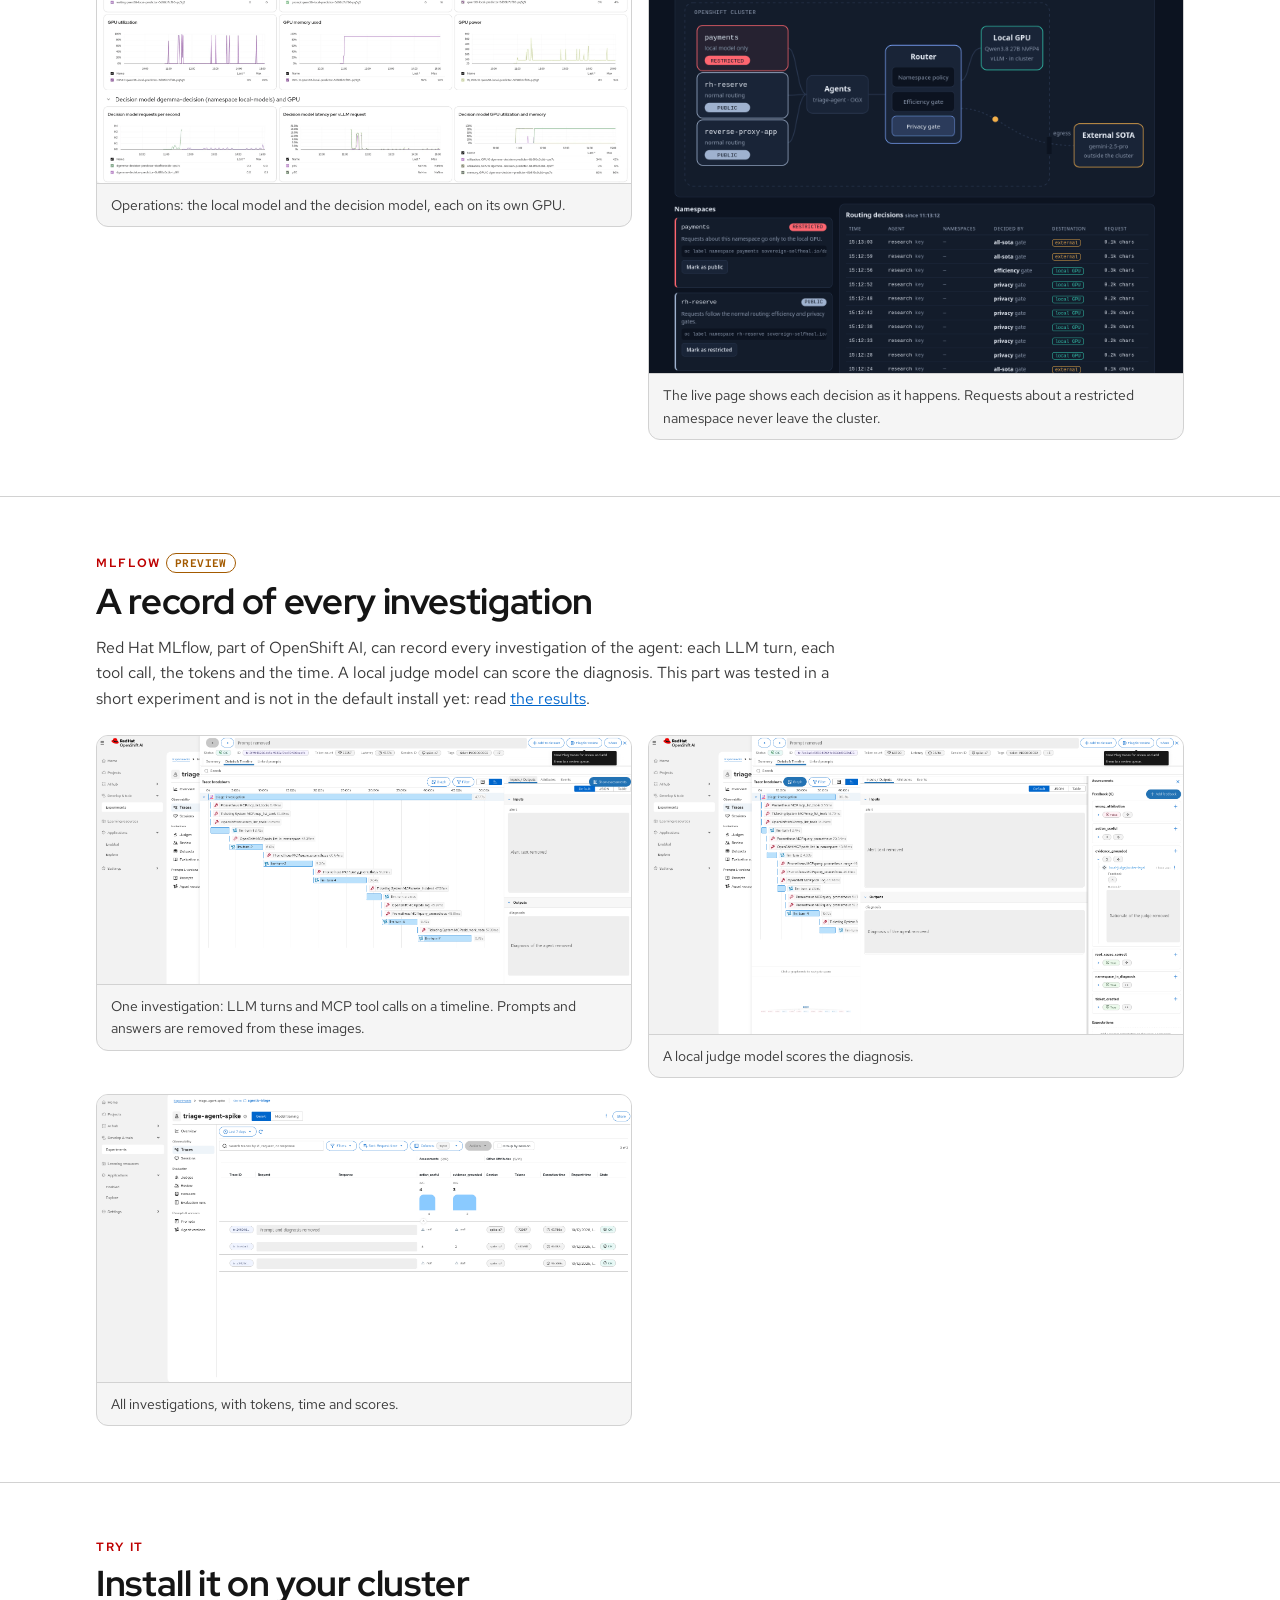
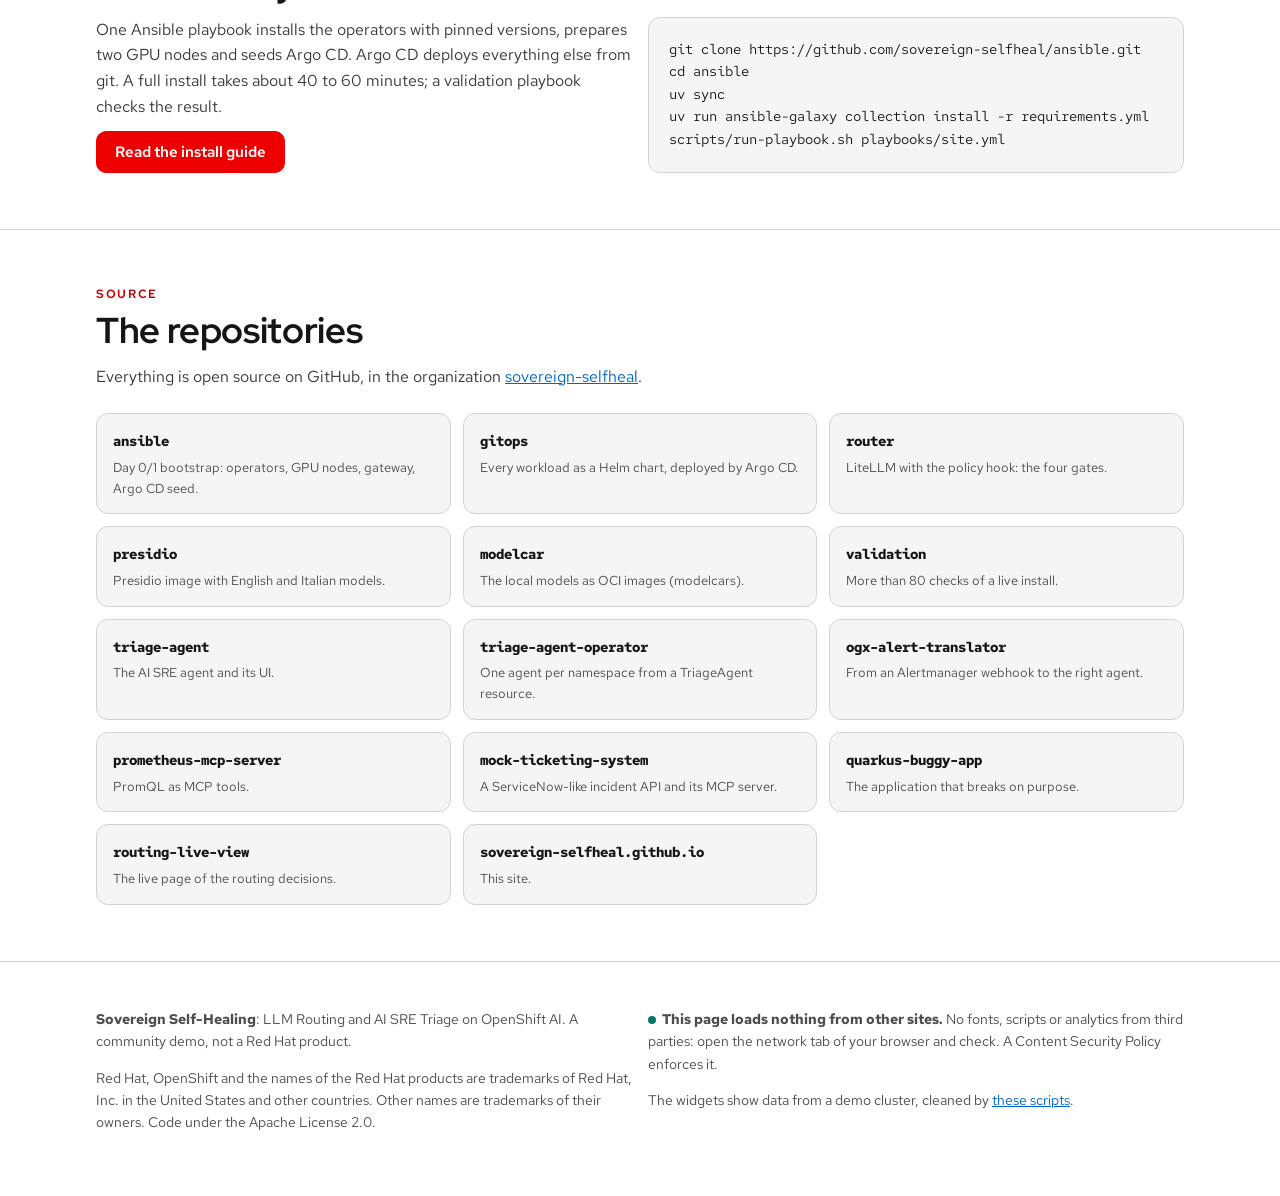
==== commit 68b05edd: "Screenshots of the demo cluster in their sections Nine screenshots from the demo cluster of 2026-10-" ====
--- a/index.html
+++ b/index.html
@@ -174,6 +174,16 @@
         </div>
       </div>
       <p class="datacard" id="replay-meta"></p>
+      <div class="gallery">
+        <figure>
+          <a href="img/screens/incidents.png"><img src="img/screens/incidents.png" alt="Ticketing system: 33 new incidents opened by the triage agents, with number, priority, caller and time; the descriptions are removed" width="1126" height="818" loading="lazy"></a>
+          <figcaption>The incidents that the agents opened. The model writes the descriptions, so they are removed.</figcaption>
+        </figure>
+        <figure>
+          <a href="img/screens/agent-ui.png"><img src="img/screens/agent-ui.png" alt="Web page of a triage agent: the agent calls the Ticketing System, OpenShift and Prometheus MCP servers; the text of the model is removed" width="1984" height="826" loading="lazy"></a>
+          <figcaption>You can also start an agent from its web page and follow each MCP tool call. The text of the model is removed.</figcaption>
+        </figure>
+      </div>
     </div>
   </section>
 
@@ -188,6 +198,12 @@
         <div class="attrs" id="wf-attrs"></div>
       </div>
       <p class="datacard" id="wf-meta"></p>
+      <div class="gallery one">
+        <figure>
+          <a href="img/screens/tempo-trace.png"><img src="img/screens/tempo-trace.png" alt="Trace in the OpenShift console: router.chain with the spans of the namespace, efficiency and privacy gates; its attributes say that the privacy gate decided, with score 0.98 from a codice fiscale, an IBAN and an Italian mobile number, and that the request went to the local model" width="1984" height="697" loading="lazy"></a>
+          <figcaption>A trace in the OpenShift console (Observe → Traces). The privacy gate found a codice fiscale and an IBAN, so the request stayed local.</figcaption>
+        </figure>
+      </div>
     </div>
   </section>
 
@@ -203,6 +219,16 @@
         </div>
         <div class="map-list card" id="map-list"></div>
       </div>
+      <div class="gallery">
+        <figure>
+          <a href="img/screens/argocd-apps.png"><img src="img/screens/argocd-apps.png" alt="Argo CD: the application sovereign-selfheal, Synced and Healthy, with its 19 child applications" width="1230" height="1330" loading="lazy"></a>
+          <figcaption>Argo CD installs everything from the gitops repository: one app of apps with 19 applications.</figcaption>
+        </figure>
+        <figure>
+          <a href="img/screens/rhoai-models.png"><img src="img/screens/rhoai-models.png" alt="OpenShift AI model deployments in the project local-models: the decision model DiffusionGemma 26B-A4B FP8 on an NVIDIA L40S (g6e.2xlarge) and Qwen3.8 27B NVFP4 on an NVIDIA RTX PRO 6000 (g7e.2xlarge), both Ready" width="1986" height="522" loading="lazy"></a>
+          <figcaption>OpenShift AI serves the two local models, each on its own GPU with a hardware profile.</figcaption>
+        </figure>
+      </div>
     </div>
   </section>
 
@@ -213,8 +239,20 @@
       <p class="intro">Perses dashboards in the console show where the requests went, which gate decided and how busy the GPUs are. A live page shows every decision as it happens.</p>
       <div class="gallery">
         <figure>
-          <img src="img/screens/perses-routing-decisions.png" alt="Perses dashboard Sovereign router - routing decisions: requests kept local, sent to SOTA, stopped by the privacy gate, and a pie chart of the gate that decided" width="1819" height="925" loading="lazy">
+          <a href="img/screens/perses-at-a-glance.png"><img src="img/screens/perses-at-a-glance.png" alt="Perses dashboard Sovereign AI - at a glance, last 6 hours: 61% of the requests kept in the cluster, 2M tokens processed in the cluster, 840K tokens sent to the external model, 79 sensitive requests kept local, 0 requests over the token budget" width="2000" height="995" loading="lazy"></a>
+          <figcaption>At a glance: how much stayed in the cluster, and how much went out.</figcaption>
+        </figure>
+        <figure>
+          <a href="img/screens/perses-routing-decisions.png"><img src="img/screens/perses-routing-decisions.png" alt="Perses dashboard Sovereign router - routing decisions: requests kept local, sent to SOTA, stopped by the privacy gate, and a pie chart of the gate that decided" width="2000" height="872" loading="lazy"></a>
           <figcaption>Routing decisions: what stayed local, what went out, and which gate decided.</figcaption>
+        </figure>
+        <figure>
+          <a href="img/screens/perses-operations.png"><img src="img/screens/perses-operations.png" alt="Perses dashboard Sovereign stack - operations: requests, tokens per second, KV cache and GPU use of the local model, and requests, latency and GPU use of the decision model" width="1990" height="1126" loading="lazy"></a>
+          <figcaption>Operations: the local model and the decision model, each on its own GPU.</figcaption>
+        </figure>
+        <figure>
+          <a href="img/screens/live-page.png"><img src="img/screens/live-page.png" alt="Routing live view: 0 restricted requests sent outside the cluster, a map from the namespaces through the agents and the router gates to the local GPU or the external SOTA model, and the latest decisions" width="1378" height="1272" loading="lazy"></a>
+          <figcaption>The live page shows each decision as it happens. Requests about a restricted namespace never leave the cluster.</figcaption>
         </figure>
       </div>
     </div>
@@ -227,15 +265,15 @@
       <p class="intro">Red Hat MLflow, part of OpenShift AI, can record every investigation of the agent: each LLM turn, each tool call, the tokens and the time. A local judge model can score the diagnosis. This part was tested in a short experiment and is not in the default install yet: read <a href="https://github.com/sovereign-selfheal/gitops/blob/main/docs/mlflow/README.md">the results</a>.</p>
       <div class="gallery">
         <figure>
-          <img src="img/mlflow/14-trace-timeline-full.png" alt="MLflow trace of one investigation: seven LLM turns and the MCP tool calls between them, on a timeline of 48 seconds" width="1853" height="859" loading="lazy">
+          <a href="img/mlflow/14-trace-timeline-full.png"><img src="img/mlflow/14-trace-timeline-full.png" alt="MLflow trace of one investigation: seven LLM turns and the MCP tool calls between them, on a timeline of 48 seconds" width="1853" height="859" loading="lazy"></a>
           <figcaption>One investigation: LLM turns and MCP tool calls on a timeline. Prompts and answers are removed from these images.</figcaption>
         </figure>
         <figure>
-          <img src="img/mlflow/17-judge-rationale.png" alt="MLflow assessments of an investigation by a local judge model: root cause correct, ticket created; the texts are removed" width="1853" height="1033" loading="lazy">
+          <a href="img/mlflow/17-judge-rationale.png"><img src="img/mlflow/17-judge-rationale.png" alt="MLflow assessments of an investigation by a local judge model: root cause correct, ticket created; the texts are removed" width="1853" height="1033" loading="lazy"></a>
           <figcaption>A local judge model scores the diagnosis.</figcaption>
         </figure>
         <figure>
-          <img src="img/mlflow/12-traces-list.png" alt="MLflow list of agent traces with tokens, execution time and assessment averages" width="1824" height="979" loading="lazy">
+          <a href="img/mlflow/12-traces-list.png"><img src="img/mlflow/12-traces-list.png" alt="MLflow list of agent traces with tokens, execution time and assessment averages" width="1824" height="979" loading="lazy"></a>
           <figcaption>All investigations, with tokens, time and scores.</figcaption>
         </figure>
       </div>
--- a/css/site.css
+++ b/css/site.css
@@ -290,7 +290,11 @@
 .map-list { display: none; }
 
 /* Gallery */
-.gallery { display: grid; grid-template-columns: repeat(2, minmax(0, 1fr)); gap: 16px; }
+.gallery { display: grid; grid-template-columns: repeat(2, minmax(0, 1fr)); gap: 16px; align-items: start; }
+.gallery.one { grid-template-columns: minmax(0, 1fr); }
+.datacard + .gallery, .map + .gallery { margin-top: 20px; }
+.gallery a { display: block; }
+.gallery a:focus-visible { outline: 2px solid var(--accent); outline-offset: -2px; }
 .gallery figure { margin: 0; background: var(--panel); border: 1px solid var(--line); border-radius: var(--radius); overflow: hidden; }
 .gallery img { display: block; width: 100%; height: auto; border-bottom: 1px solid var(--line); }
 .gallery figcaption { padding: 10px 14px; color: var(--normal); font-size: 14px; }
